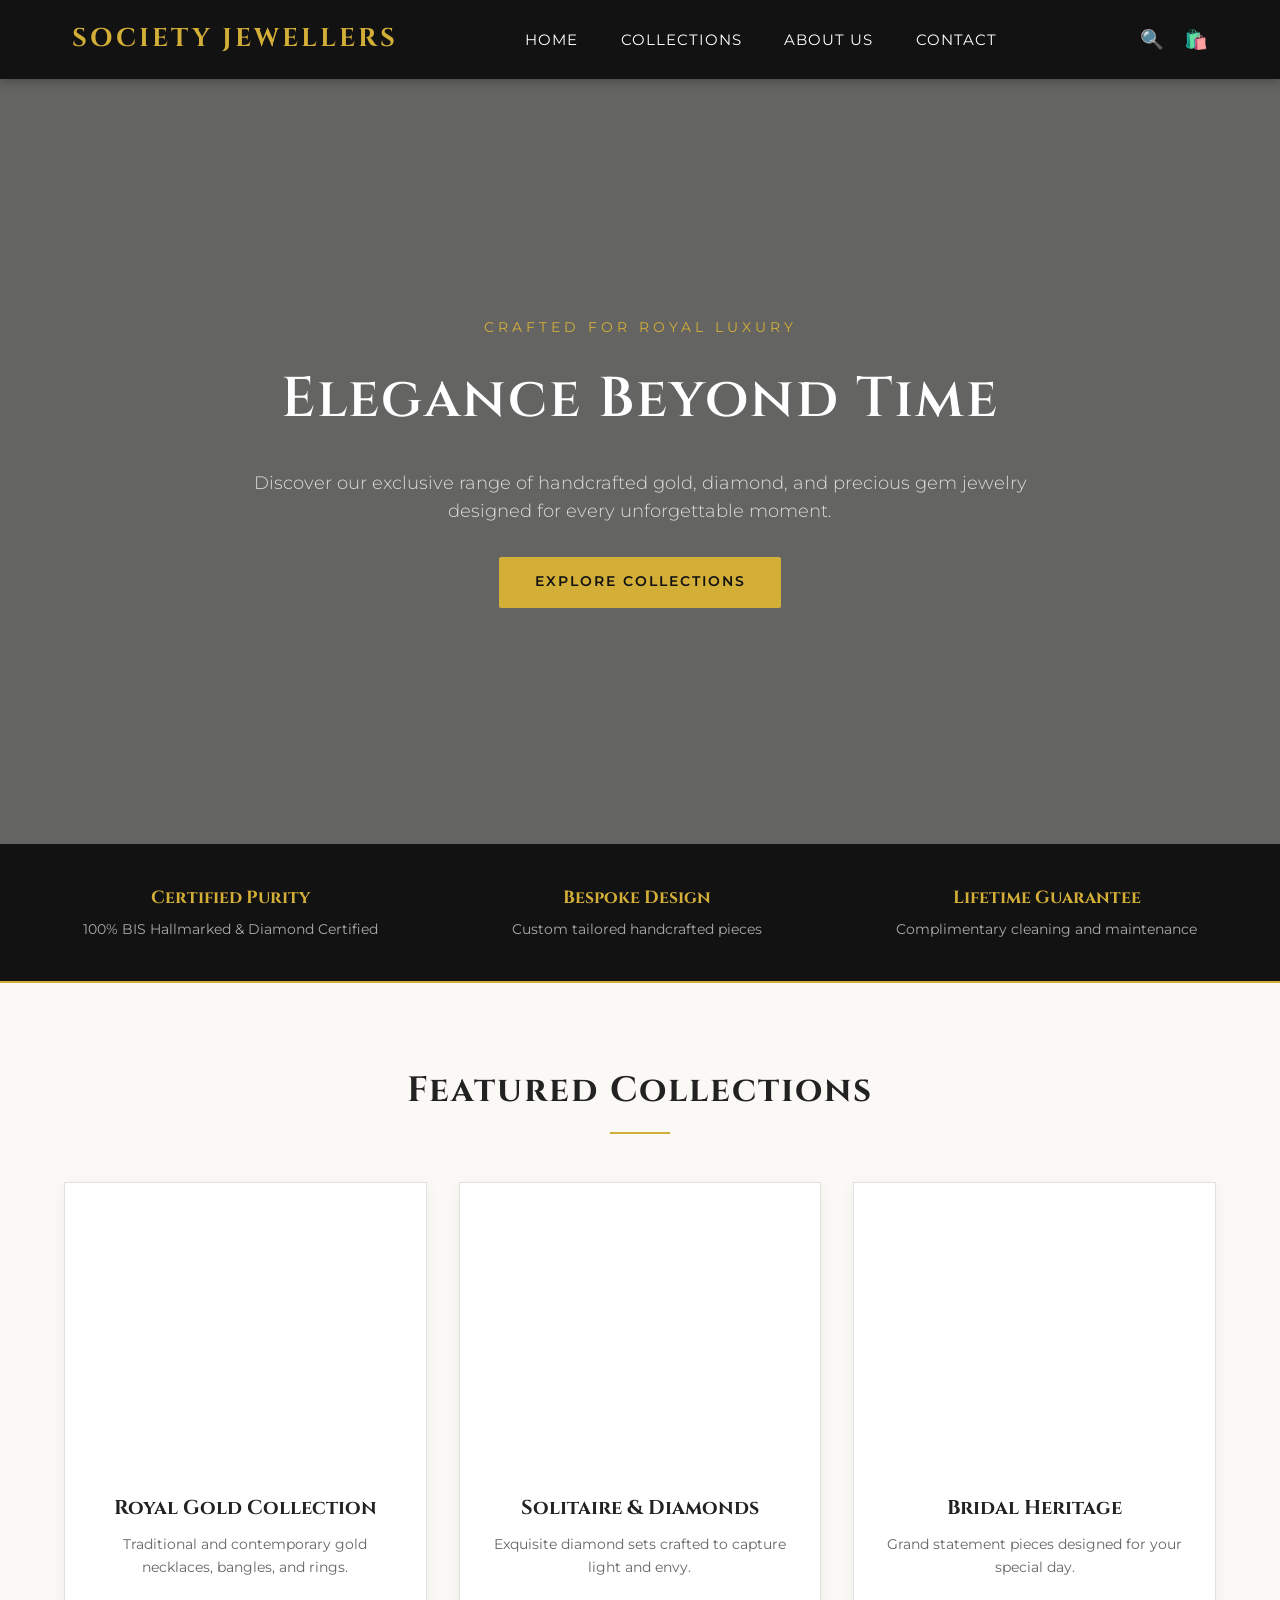
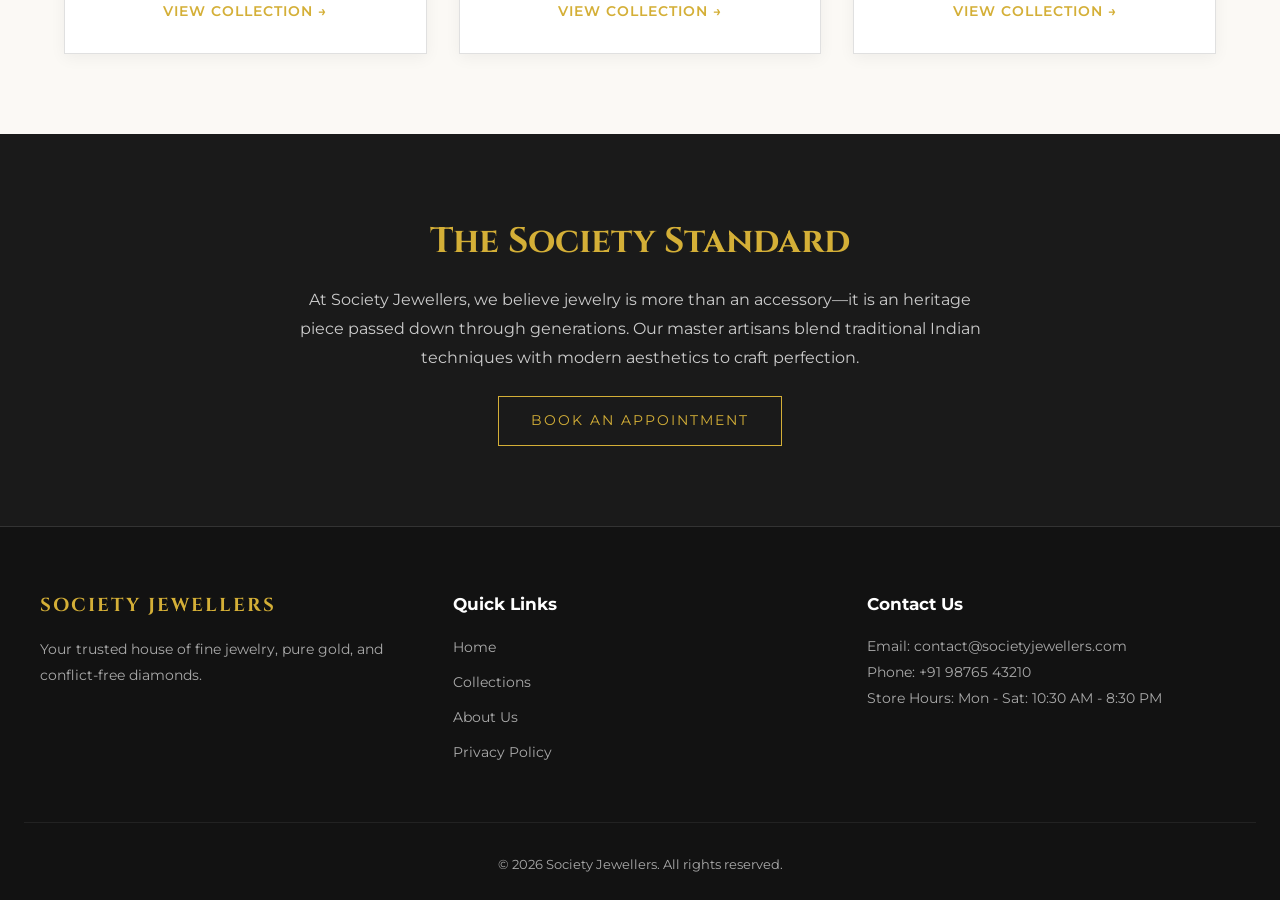
==== index.html @ 08b93ee1 "Add files via upload" ====
<!DOCTYPE html>
<html lang="en">
<head>
  <meta charset="UTF-8">
  <meta name="viewport" content="width=device-width, initial-scale=1.0">
  <title>Society Jewellers | Timeless Elegance & Fine Craftsmanship</title>
  <link rel="stylesheet" href="style.css">
  <!-- Google Fonts for Typography -->
  <link rel="preconnect" href="https://fonts.googleapis.com">
  <link rel="preconnect" href="https://fonts.gstatic.com" crossorigin>
  <link href="https://fonts.googleapis.com/css2?family=Cinzel:wght@400;600;700&family=Montserrat:wght@300;400;500;600&display=swap" rel="stylesheet">
</head>
<body>

  <!-- Navigation Bar -->
  <header class="navbar">
    <div class="nav-container">
      <div class="brand-text">SOCIETY JEWELLERS</div>
      <nav class="nav-links">
        <a href="#home">Home</a>
        <a href="collections.html">Collections</a>
        <a href="#about">About Us</a>
        <a href="#contact">Contact</a>
      </nav>
      <div class="nav-icons">
        <a href="#search" aria-label="Search">🔍</a>
        <a href="#cart" aria-label="Cart">🛍️</a>
      </div>
    </div>
  </header>

  <!-- Hero Section -->
  <section id="home" class="hero">
    <div class="hero-overlay"></div>
    <div class="hero-content">
      <span class="subtitle">Crafted for Royal Luxury</span>
      <h1>Elegance Beyond Time</h1>
      <p>Discover our exclusive range of handcrafted gold, diamond, and precious gem jewelry designed for every unforgettable moment.</p>
      <a href="#collections" class="btn-primary">Explore Collections</a>
    </div>
  </section>

  <!-- Features Banner -->
  <section class="features">
    <div class="feature-item">
      <h3>Certified Purity</h3>
      <p>100% BIS Hallmarked & Diamond Certified</p>
    </div>
    <div class="feature-item">
      <h3>Bespoke Design</h3>
      <p>Custom tailored handcrafted pieces</p>
    </div>
    <div class="feature-item">
      <h3>Lifetime Guarantee</h3>
      <p>Complimentary cleaning and maintenance</p>
    </div>
  </section>

  <!-- Featured Collections -->
  <section id="collections" class="collections">
    <div class="section-title">
      <h2>Featured Collections</h2>
      <div class="title-divider"></div>
    </div>

    <div class="grid-container">
      <div class="card">
        <div class="card-img-placeholder gold"></div>
        <div class="card-info">
          <h3>Royal Gold Collection</h3>
          <p>Traditional and contemporary gold necklaces, bangles, and rings.</p>
          <a href="#" class="card-link">View Collection →</a>
        </div>
      </div>

      <div class="card">
        <div class="card-img-placeholder diamond"></div>
        <div class="card-info">
          <h3>Solitaire & Diamonds</h3>
          <p>Exquisite diamond sets crafted to capture light and envy.</p>
          <a href="#" class="card-link">View Collection →</a>
        </div>
      </div>

      <div class="card">
        <div class="card-img-placeholder bridal"></div>
        <div class="card-info">
          <h3>Bridal Heritage</h3>
          <p>Grand statement pieces designed for your special day.</p>
          <a href="#" class="card-link">View Collection →</a>
        </div>
      </div>
    </div>
  </section>

  <!-- Brand Message / About -->
  <section id="about" class="about-banner">
    <div class="about-content">
      <h2>The Society Standard</h2>
      <p>At Society Jewellers, we believe jewelry is more than an accessory—it is an heritage piece passed down through generations. Our master artisans blend traditional Indian techniques with modern aesthetics to craft perfection.</p>
      <a href="#contact" class="btn-secondary">Book an Appointment</a>
    </div>
  </section>

  <!-- Footer -->
  <footer id="contact" class="footer">
    <div class="footer-container">
      <div class="footer-col">
        <h3>SOCIETY JEWELLERS</h3>
        <p>Your trusted house of fine jewelry, pure gold, and conflict-free diamonds.</p>
      </div>
      <div class="footer-col">
        <h4>Quick Links</h4>
        <ul>
          <li><a href="#home">Home</a></li>
          <li><a href="#collections">Collections</a></li>
          <li><a href="#about">About Us</a></li>
          <li><a href="#">Privacy Policy</a></li>
        </ul>
      </div>
      <div class="footer-col">
        <h4>Contact Us</h4>
        <p>Email: contact@societyjewellers.com</p>
        <p>Phone: +91 98765 43210</p>
        <p>Store Hours: Mon - Sat: 10:30 AM - 8:30 PM</p>
      </div>
    </div>
    <div class="footer-bottom">
      <p>&copy; 2026 Society Jewellers. All rights reserved.</p>
    </div>
  </footer>

</body>
</html>
---- style.css ----
/* ==========================================================================
   1. GLOBAL VARIABLES & RESET
   ========================================================================== */
:root {
  --primary-gold: #D4AF37;
  --dark-gold: #aa8c2c;
  --bg-dark: #121212;
  --bg-light: #FBF9F5;
  --text-dark: #222222;
  --text-muted: #666666;
  --white: #FFFFFF;
  --font-heading: 'Cinzel', serif;
  --font-body: 'Montserrat', sans-serif;
}

* {
  margin: 0;
  padding: 0;
  box-sizing: border-box;
}

body {
  font-family: var(--font-body);
  background-color: var(--bg-light);
  color: var(--text-dark);
  line-height: 1.6;
}

a {
  text-decoration: none;
  color: inherit;
  transition: color 0.3s ease;
}

/* ==========================================================================
   2. NAVIGATION BAR
   ========================================================================== */
.navbar {
  position: sticky;
  top: 0;
  background-color: var(--bg-dark);
  color: var(--white);
  z-index: 1000;
  box-shadow: 0 2px 10px rgba(0, 0, 0, 0.3);
}

.nav-container {
  max-width: 1200px;
  margin: 0 auto;
  display: flex;
  justify-content: space-between;
  align-items: center;
  padding: 1.2rem 2rem;
}

.brand-text {
  font-family: var(--font-heading);
  font-size: 1.6rem;
  font-weight: 700;
  letter-spacing: 3px;
  color: var(--primary-gold);
}

.nav-links a {
  margin: 0 1.2rem;
  font-size: 0.95rem;
  text-transform: uppercase;
  letter-spacing: 1px;
}

.nav-links a:hover,
.nav-links a.active {
  color: var(--primary-gold);
}

.nav-links a.active {
  font-weight: 600;
  border-bottom: 2px solid var(--primary-gold);
  padding-bottom: 4px;
}

.nav-icons a {
  margin-left: 1rem;
  font-size: 1.2rem;
}

/* ==========================================================================
   3. HERO SECTION (HOMEPAGE)
   ========================================================================== */
.hero {
  position: relative;
  height: 85vh;
  background: linear-gradient(rgba(0, 0, 0, 0.6), rgba(0, 0, 0, 0.6)), 
              url('https://images.unsplash.com/photo-1515562141207-7a88fb7ce338?q=80&w=1600&auto=format&fit=crop') center/cover no-repeat;
  display: flex;
  align-items: center;
  justify-content: center;
  text-align: center;
  color: var(--white);
  padding: 0 1rem;
}

.hero-content {
  max-width: 800px;
}

.hero-content .subtitle {
  font-family: var(--font-body);
  text-transform: uppercase;
  letter-spacing: 4px;
  color: var(--primary-gold);
  font-size: 0.9rem;
  display: block;
  margin-bottom: 1rem;
}

.hero-content h1 {
  font-family: var(--font-heading);
  font-size: 3.5rem;
  margin-bottom: 1.5rem;
  letter-spacing: 2px;
  font-weight: 600;
}

.hero-content p {
  font-size: 1.1rem;
  margin-bottom: 2rem;
  font-weight: 300;
  color: #dddddd;
}

/* ==========================================================================
   4. BUTTON STYLES
   ========================================================================== */
.btn-primary {
  display: inline-block;
  padding: 0.9rem 2.2rem;
  background-color: var(--primary-gold);
  color: var(--bg-dark);
  font-weight: 600;
  text-transform: uppercase;
  letter-spacing: 2px;
  font-size: 0.85rem;
  border-radius: 2px;
  transition: all 0.3s ease;
}

.btn-primary:hover {
  background-color: var(--white);
  color: var(--bg-dark);
}

.btn-secondary {
  display: inline-block;
  padding: 0.8rem 2rem;
  border: 1px solid var(--primary-gold);
  color: var(--primary-gold);
  text-transform: uppercase;
  letter-spacing: 2px;
  font-size: 0.85rem;
  margin-top: 1.5rem;
  transition: all 0.3s ease;
}

.btn-secondary:hover {
  background-color: var(--primary-gold);
  color: var(--bg-dark);
}

.btn-sm {
  font-size: 0.8rem;
  background-color: var(--bg-dark);
  color: var(--white);
  padding: 0.4rem 0.9rem;
  text-transform: uppercase;
  letter-spacing: 1px;
  border-radius: 2px;
  transition: background 0.3s ease;
}

.btn-sm:hover {
  background-color: var(--primary-gold);
  color: var(--bg-dark);
}

/* ==========================================================================
   5. FEATURES BANNER
   ========================================================================== */
.features {
  display: flex;
  justify-content: space-around;
  background-color: var(--bg-dark);
  color: var(--white);
  padding: 2.5rem 1rem;
  text-align: center;
  border-bottom: 2px solid var(--primary-gold);
}

.feature-item h3 {
  font-family: var(--font-heading);
  color: var(--primary-gold);
  font-size: 1.1rem;
  margin-bottom: 0.4rem;
}

.feature-item p {
  font-size: 0.85rem;
  color: #aaaaaa;
}

/* ==========================================================================
   6. PAGE HEADER BANNER (COLLECTION PAGE)
   ========================================================================== */
.page-header {
  background: linear-gradient(rgba(0,0,0,0.7), rgba(0,0,0,0.7)), 
              url('https://images.unsplash.com/photo-1535632066927-ab7c9ab60908?q=80&w=1600&auto=format&fit=crop') center/cover no-repeat;
  padding: 4rem 1rem;
  text-align: center;
  color: var(--white);
}

.page-header-content h1 {
  font-family: var(--font-heading);
  font-size: 2.8rem;
  color: var(--primary-gold);
  margin-bottom: 0.5rem;
}

.page-header-content p {
  font-size: 1rem;
  font-weight: 300;
  color: #dddddd;
}

/* ==========================================================================
   7. CATEGORY FILTER BAR (COLLECTION PAGE)
   ========================================================================== */
.filter-section {
  background-color: var(--white);
  padding: 1.5rem 1rem;
  border-bottom: 1px solid #e0e0e0;
}

.filter-container {
  max-width: 1200px;
  margin: 0 auto;
  display: flex;
  justify-content: center;
  flex-wrap: wrap;
  gap: 0.8rem;
}

.filter-btn {
  background: transparent;
  border: 1px solid #cccccc;
  padding: 0.5rem 1.4rem;
  font-family: var(--font-body);
  font-size: 0.85rem;
  text-transform: uppercase;
  letter-spacing: 1px;
  cursor: pointer;
  transition: all 0.3s ease;
}

.filter-btn:hover,
.filter-btn.active {
  background-color: var(--bg-dark);
  color: var(--primary-gold);
  border-color: var(--bg-dark);
}

/* ==========================================================================
   8. COLLECTIONS & PRODUCT CARDS (BOTH PAGES)
   ========================================================================== */
.collections {
  max-width: 1200px;
  margin: 5rem auto;
  padding: 0 1.5rem;
}

.page-collections {
  margin-top: 3rem;
}

.section-title {
  text-align: center;
  margin-bottom: 3rem;
}

.section-title h2 {
  font-family: var(--font-heading);
  font-size: 2.2rem;
  letter-spacing: 2px;
  color: var(--text-dark);
}

.title-divider {
  width: 60px;
  height: 2px;
  background-color: var(--primary-gold);
  margin: 0.8rem auto 0;
}

.grid-container {
  display: grid;
  grid-template-columns: repeat(auto-fit, minmax(300px, 1fr));
  gap: 2rem;
}

.card {
  background-color: var(--white);
  border: 1px solid #e0e0e0;
  box-shadow: 0 4px 15px rgba(0, 0, 0, 0.05);
  transition: transform 0.3s ease, box-shadow 0.3s ease;
}

.card:hover {
  transform: translateY(-5px);
  box-shadow: 0 8px 25px rgba(0, 0, 0, 0.1);
}

.card-img-placeholder {
  height: 280px;
  background-size: cover;
  background-position: center;
}

.card-info {
  padding: 1.8rem;
  text-align: center;
}

.category-tag {
  display: inline-block;
  font-size: 0.75rem;
  text-transform: uppercase;
  color: var(--primary-gold);
  letter-spacing: 1.5px;
  font-weight: 600;
  margin-bottom: 0.4rem;
}

.card-info h3 {
  font-family: var(--font-heading);
  font-size: 1.25rem;
  margin-bottom: 0.6rem;
}

.card-info p {
  font-size: 0.9rem;
  color: var(--text-muted);
  margin-bottom: 1.2rem;
}

.card-link {
  font-size: 0.85rem;
  font-weight: 600;
  text-transform: uppercase;
  color: var(--primary-gold);
  letter-spacing: 1px;
}

.card-footer {
  display: flex;
  justify-content: space-between;
  align-items: center;
  margin-top: 1rem;
  padding-top: 0.8rem;
  border-top: 1px solid #f0f0f0;
}

.price {
  font-family: var(--font-heading);
  font-weight: 700;
  color: var(--text-dark);
  font-size: 1.1rem;
}

/* --- Card Background Image Classes --- */
.card-img-placeholder.gold,
.card-img-placeholder.diamond-ring {
  background-image: url('https://images.unsplash.com/photo-1605100804763-247f67b3557e?q=80&w=800&auto=format&fit=crop');
}

.card-img-placeholder.diamond,
.card-img-placeholder.gold-necklace {
  background-image: url('https://images.unsplash.com/photo-1599643478518-a784e5dc4c8f?q=80&w=800&auto=format&fit=crop');
}

.card-img-placeholder.bridal,
.card-img-placeholder.bridal-choker {
  background-image: url('https://images.unsplash.com/photo-1535632066927-ab7c9ab60908?q=80&w=800&auto=format&fit=crop');
}

.card-img-placeholder.gold-bangles {
  background-image: url('https://images.unsplash.com/photo-1611591475196-8575a069a3cf?q=80&w=800&auto=format&fit=crop');
}

.card-img-placeholder.diamond-earrings {
  background-image: url('https://images.unsplash.com/photo-1630019852942-f89202989a59?q=80&w=800&auto=format&fit=crop');
}

.card-img-placeholder.gemstone-pendant {
  background-image: url('https://images.unsplash.com/photo-1515562141207-7a88fb7ce338?q=80&w=800&auto=format&fit=crop');
}

/* ==========================================================================
   9. ABOUT BANNER (HOMEPAGE)
   ========================================================================== */
.about-banner {
  background-color: #1a1a1a;
  color: var(--white);
  text-align: center;
  padding: 5rem 1.5rem;
  margin-top: 4rem;
}

.about-content {
  max-width: 700px;
  margin: 0 auto;
}

.about-content h2 {
  font-family: var(--font-heading);
  font-size: 2.2rem;
  color: var(--primary-gold);
  margin-bottom: 1rem;
}

.about-content p {
  color: #cccccc;
  font-size: 1rem;
  line-height: 1.8;
}

/* ==========================================================================
   10. FOOTER
   ========================================================================== */
.footer {
  background-color: var(--bg-dark);
  color: #aaaaaa;
  padding: 4rem 1.5rem 1.5rem;
  border-top: 1px solid #333333;
}

.footer-container {
  max-width: 1200px;
  margin: 0 auto;
  display: grid;
  grid-template-columns: repeat(auto-fit, minmax(250px, 1fr));
  gap: 2.5rem;
  margin-bottom: 3rem;
}

.footer-col h3 {
  font-family: var(--font-heading);
  color: var(--primary-gold);
  margin-bottom: 1rem;
  letter-spacing: 2px;
}

.footer-col h4 {
  color: var(--white);
  margin-bottom: 1rem;
  font-size: 1.05rem;
}

.footer-col p {
  font-size: 0.9rem;
  line-height: 1.8;
}

.footer-col ul {
  list-style: none;
}

.footer-col ul li {
  margin-bottom: 0.6rem;
}

.footer-col ul li a {
  font-size: 0.9rem;
}

.footer-col ul li a:hover {
  color: var(--primary-gold);
}

.footer-bottom {
  text-align: center;
  padding-top: 2rem;
  border-top: 1px solid #222222;
  font-size: 0.8rem;
}

/* ==========================================================================
   11. RESPONSIVE DESIGN (MEDIA QUERIES)
   ========================================================================== */
@media (max-width: 768px) {
  .nav-container {
    flex-direction: column;
    gap: 1rem;
  }

  .hero-content h1 {
    font-size: 2.3rem;
  }

  .page-header-content h1 {
    font-size: 2rem;
  }

  .features {
    flex-direction: column;
    gap: 1.5rem;
  }

  .filter-container {
    gap: 0.5rem;
  }

  .filter-btn {
    padding: 0.4rem 0.8rem;
    font-size: 0.75rem;
  }
}
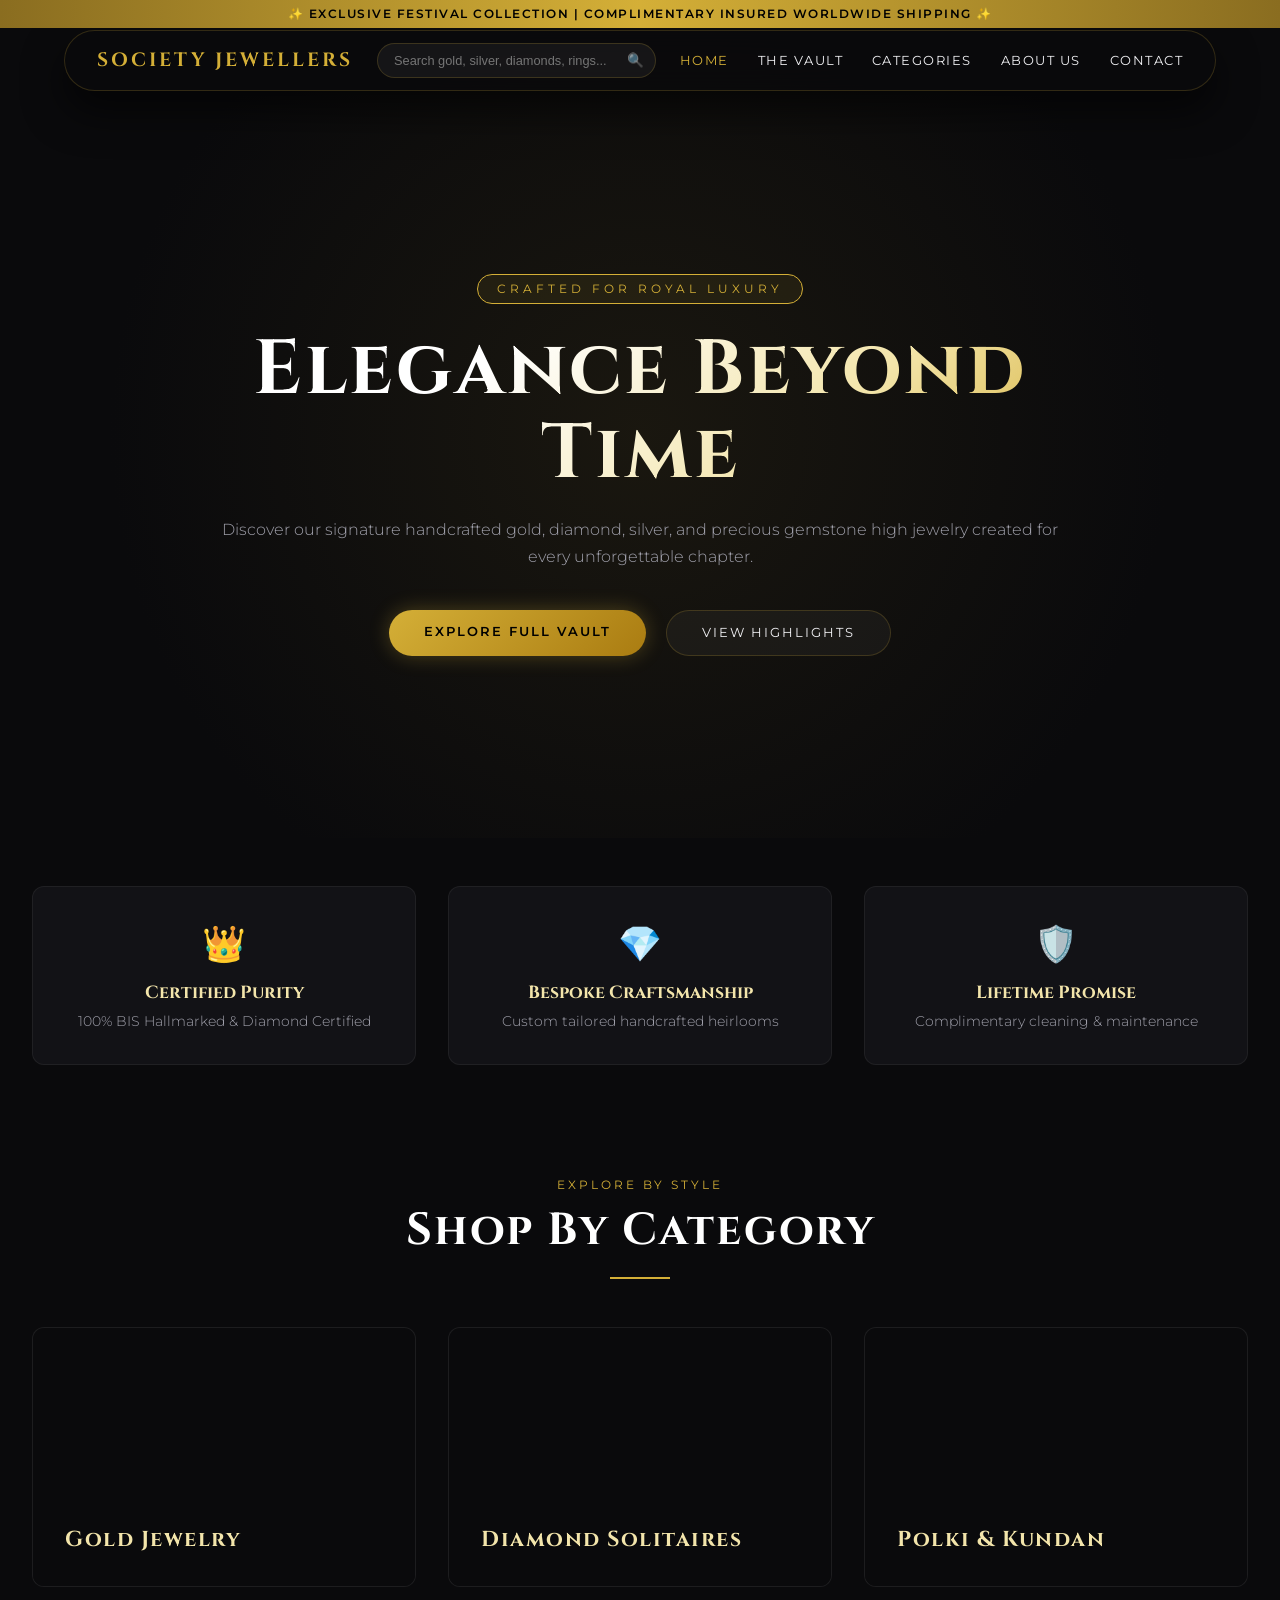
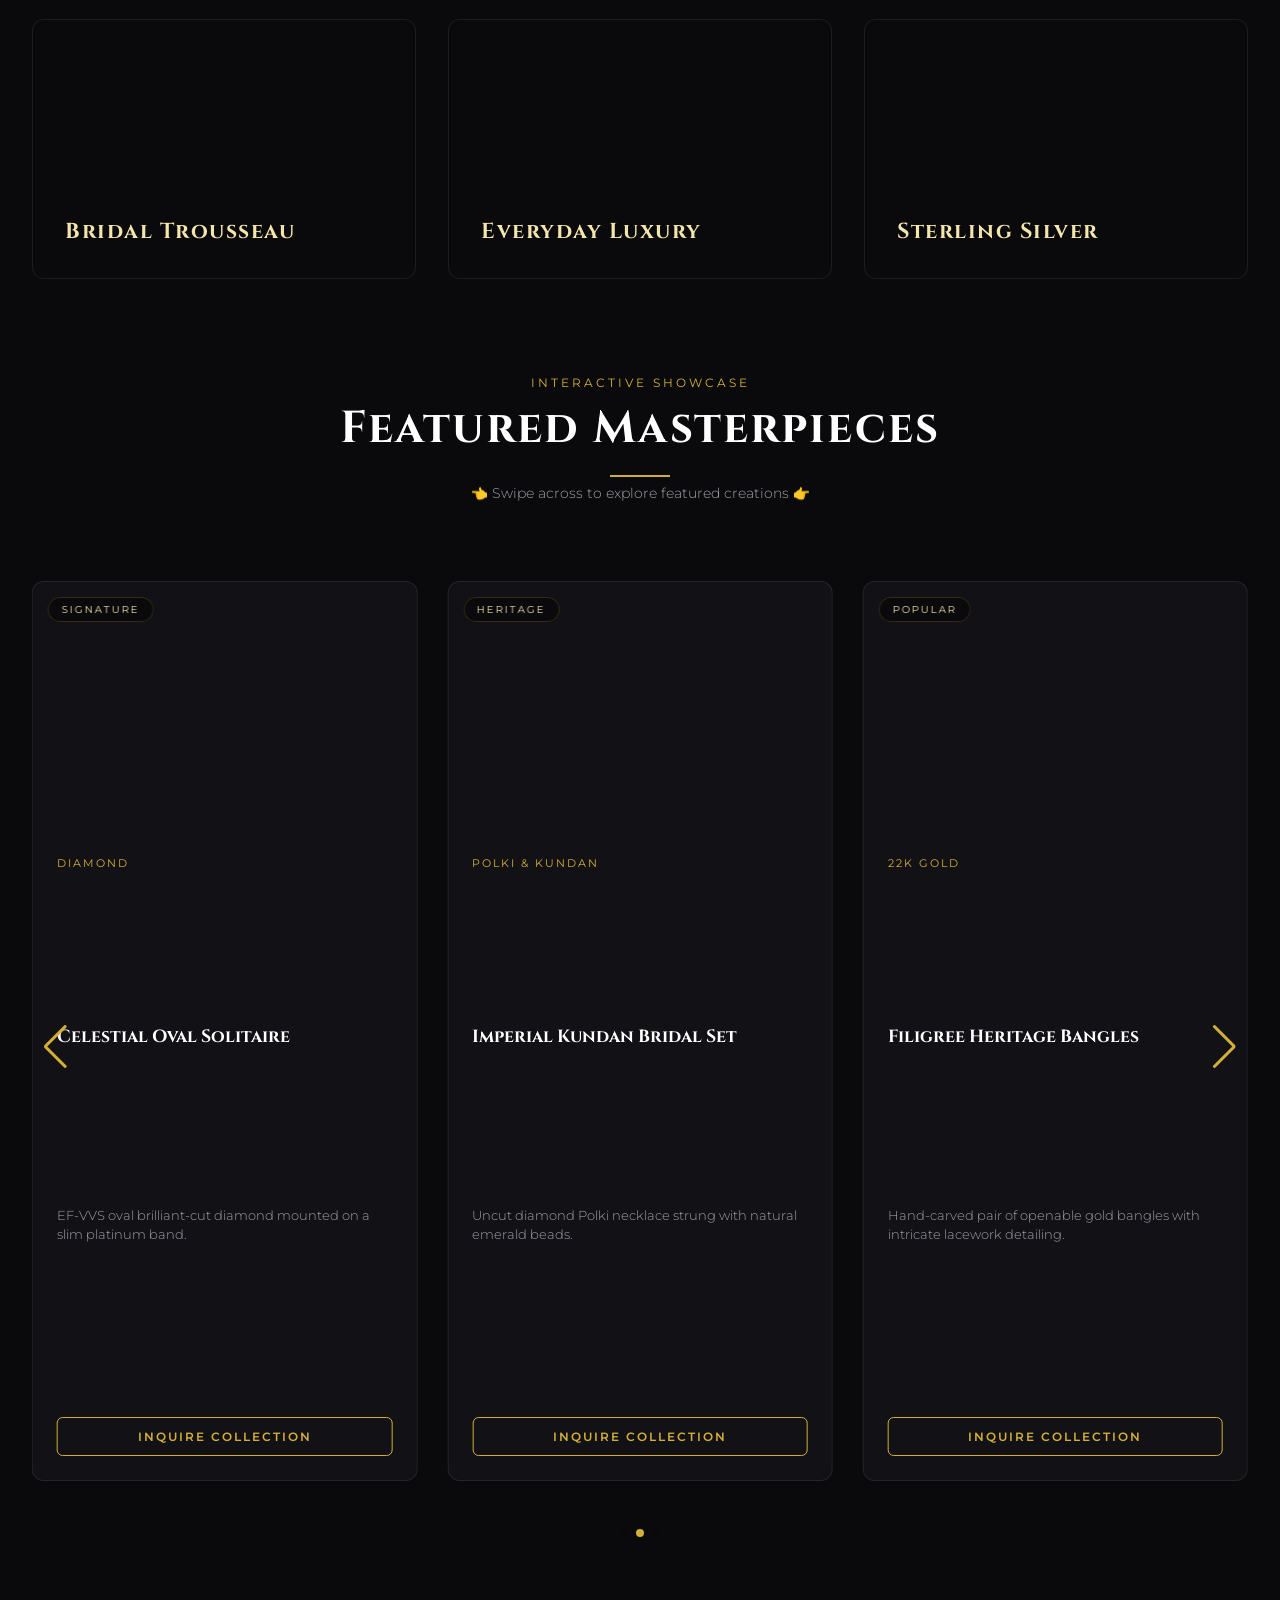
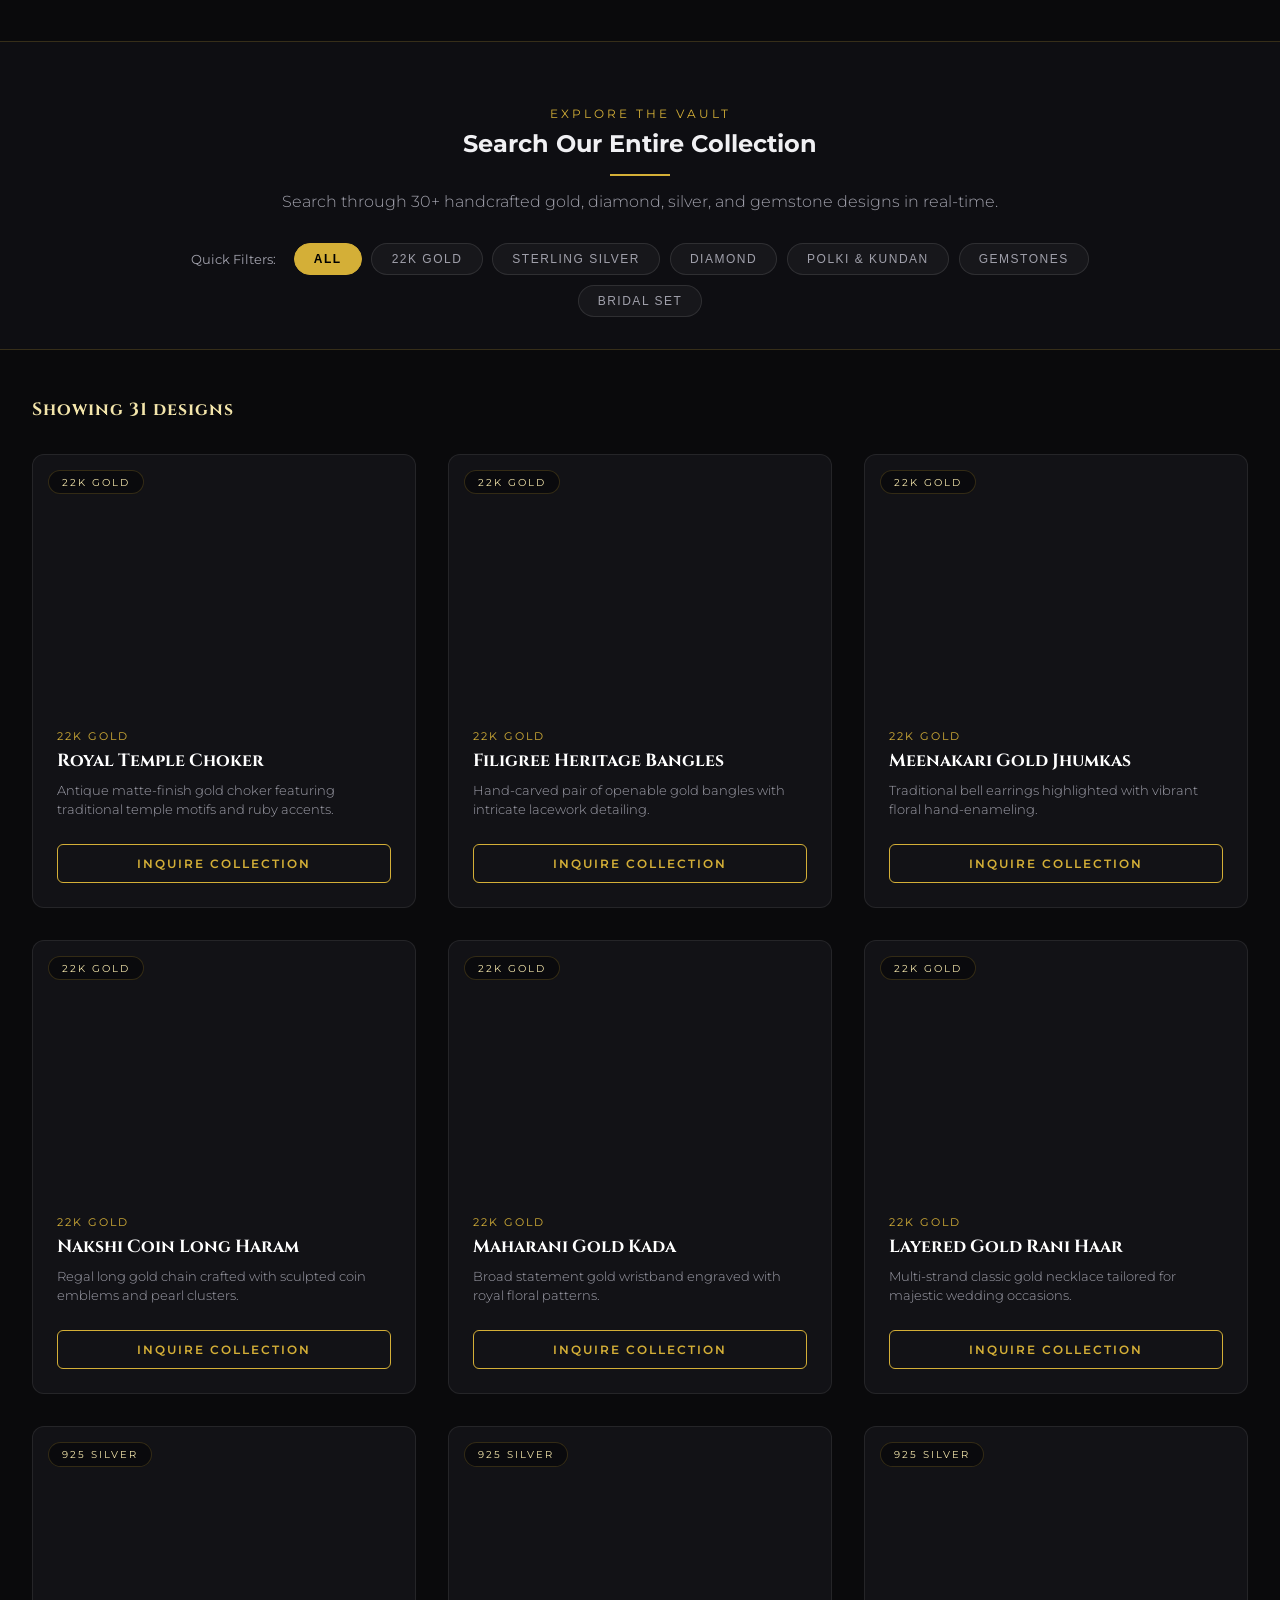
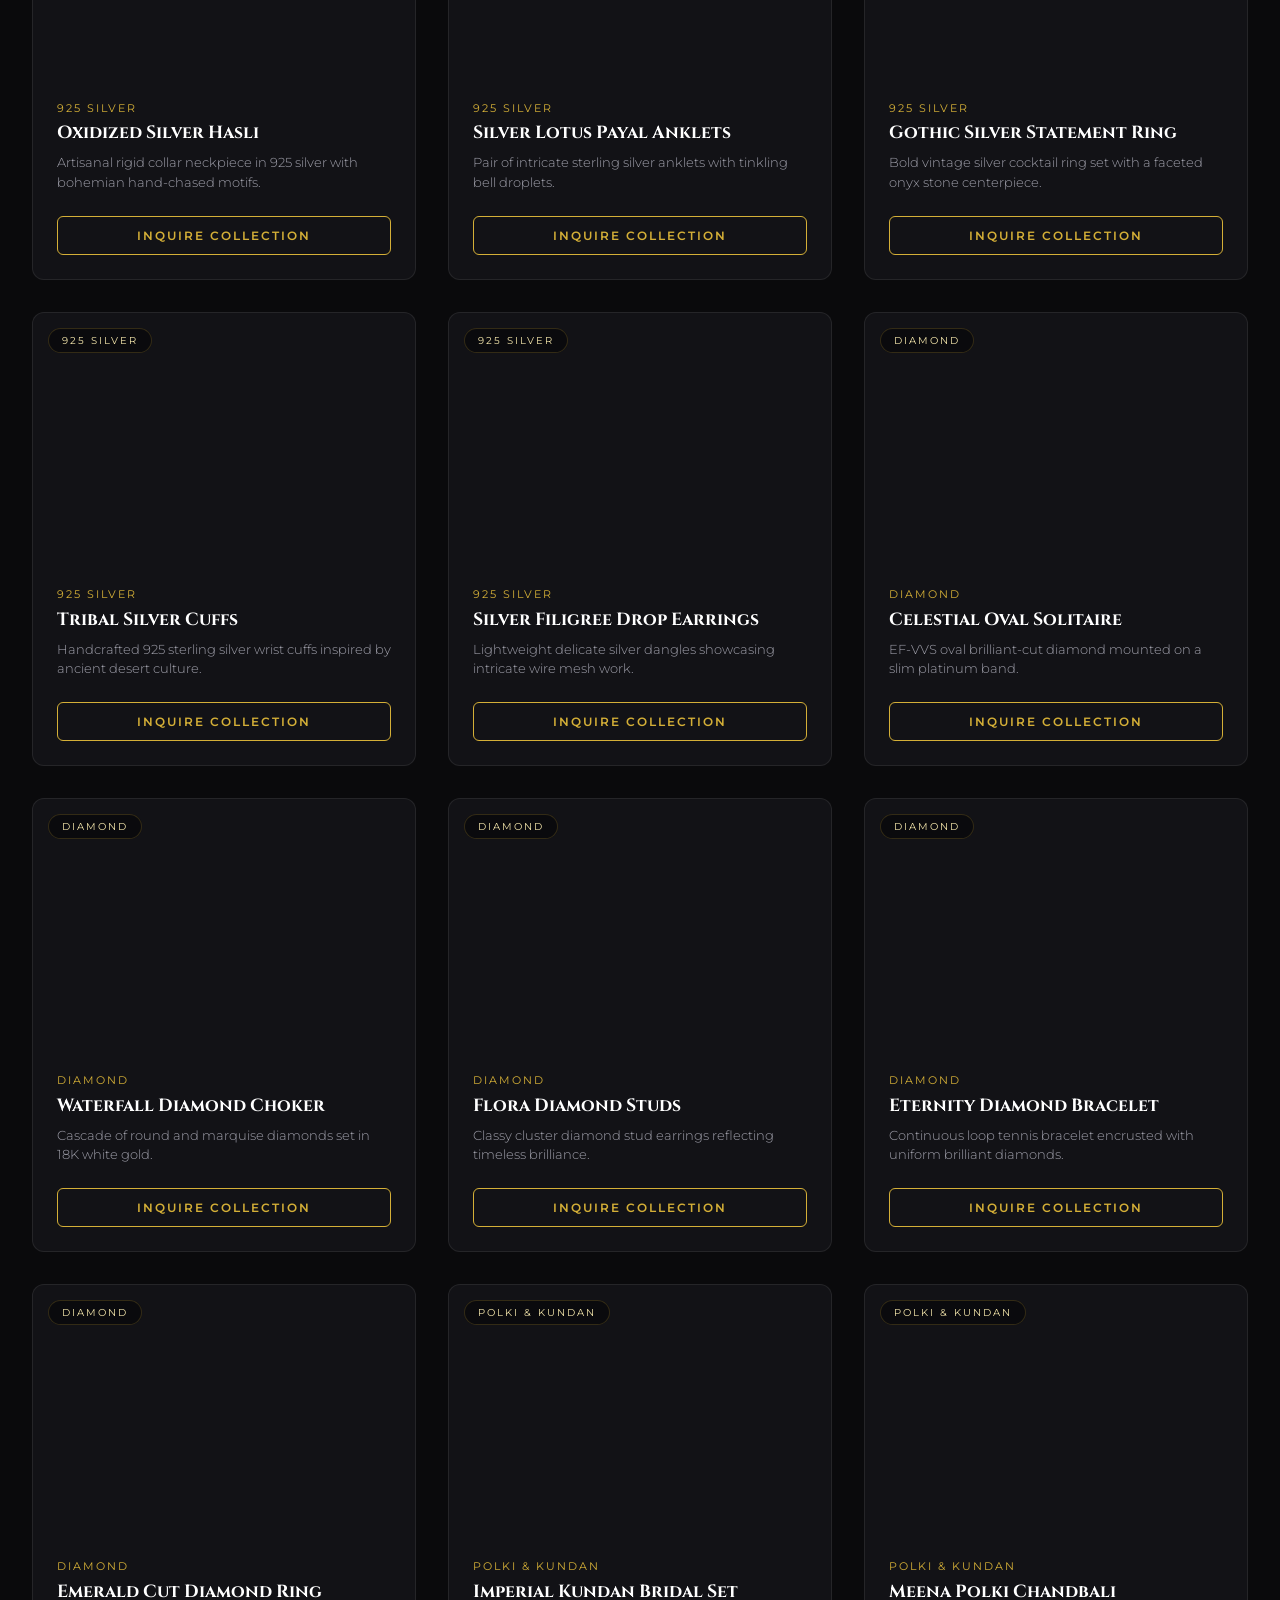
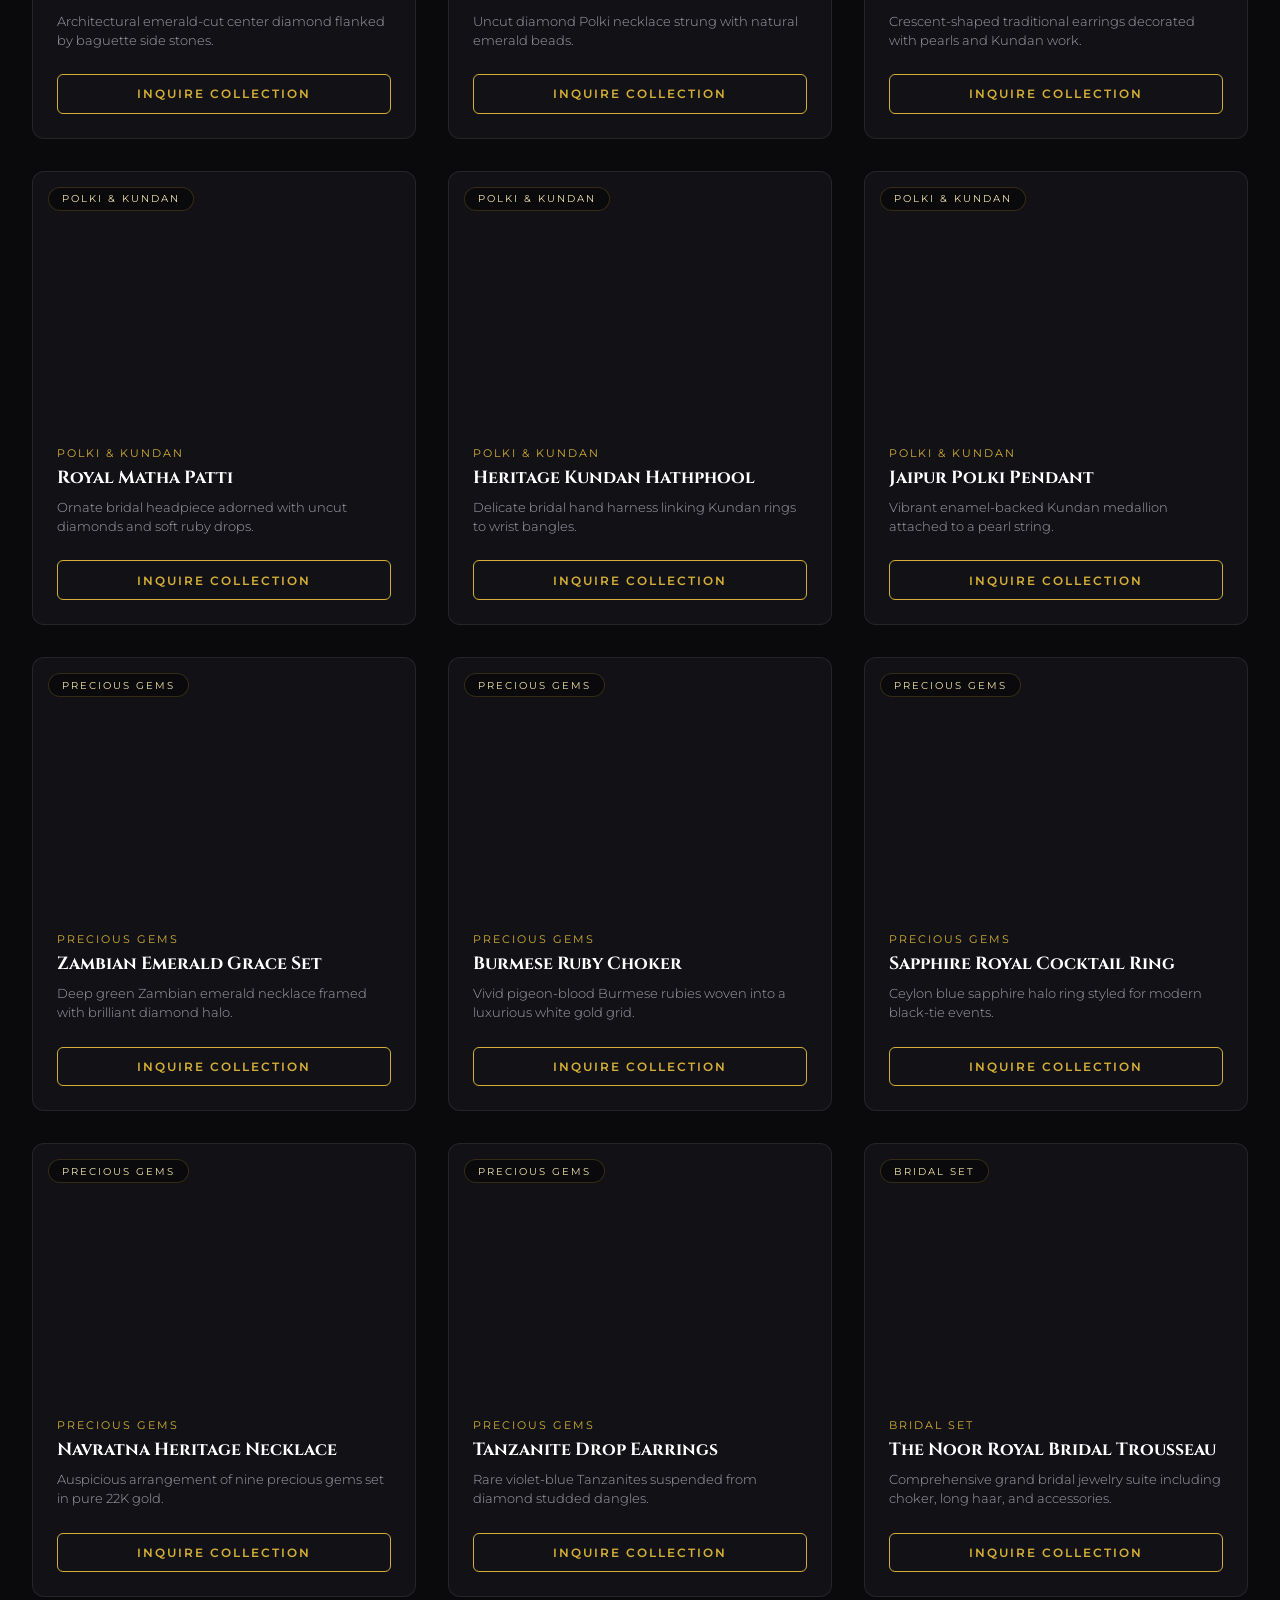
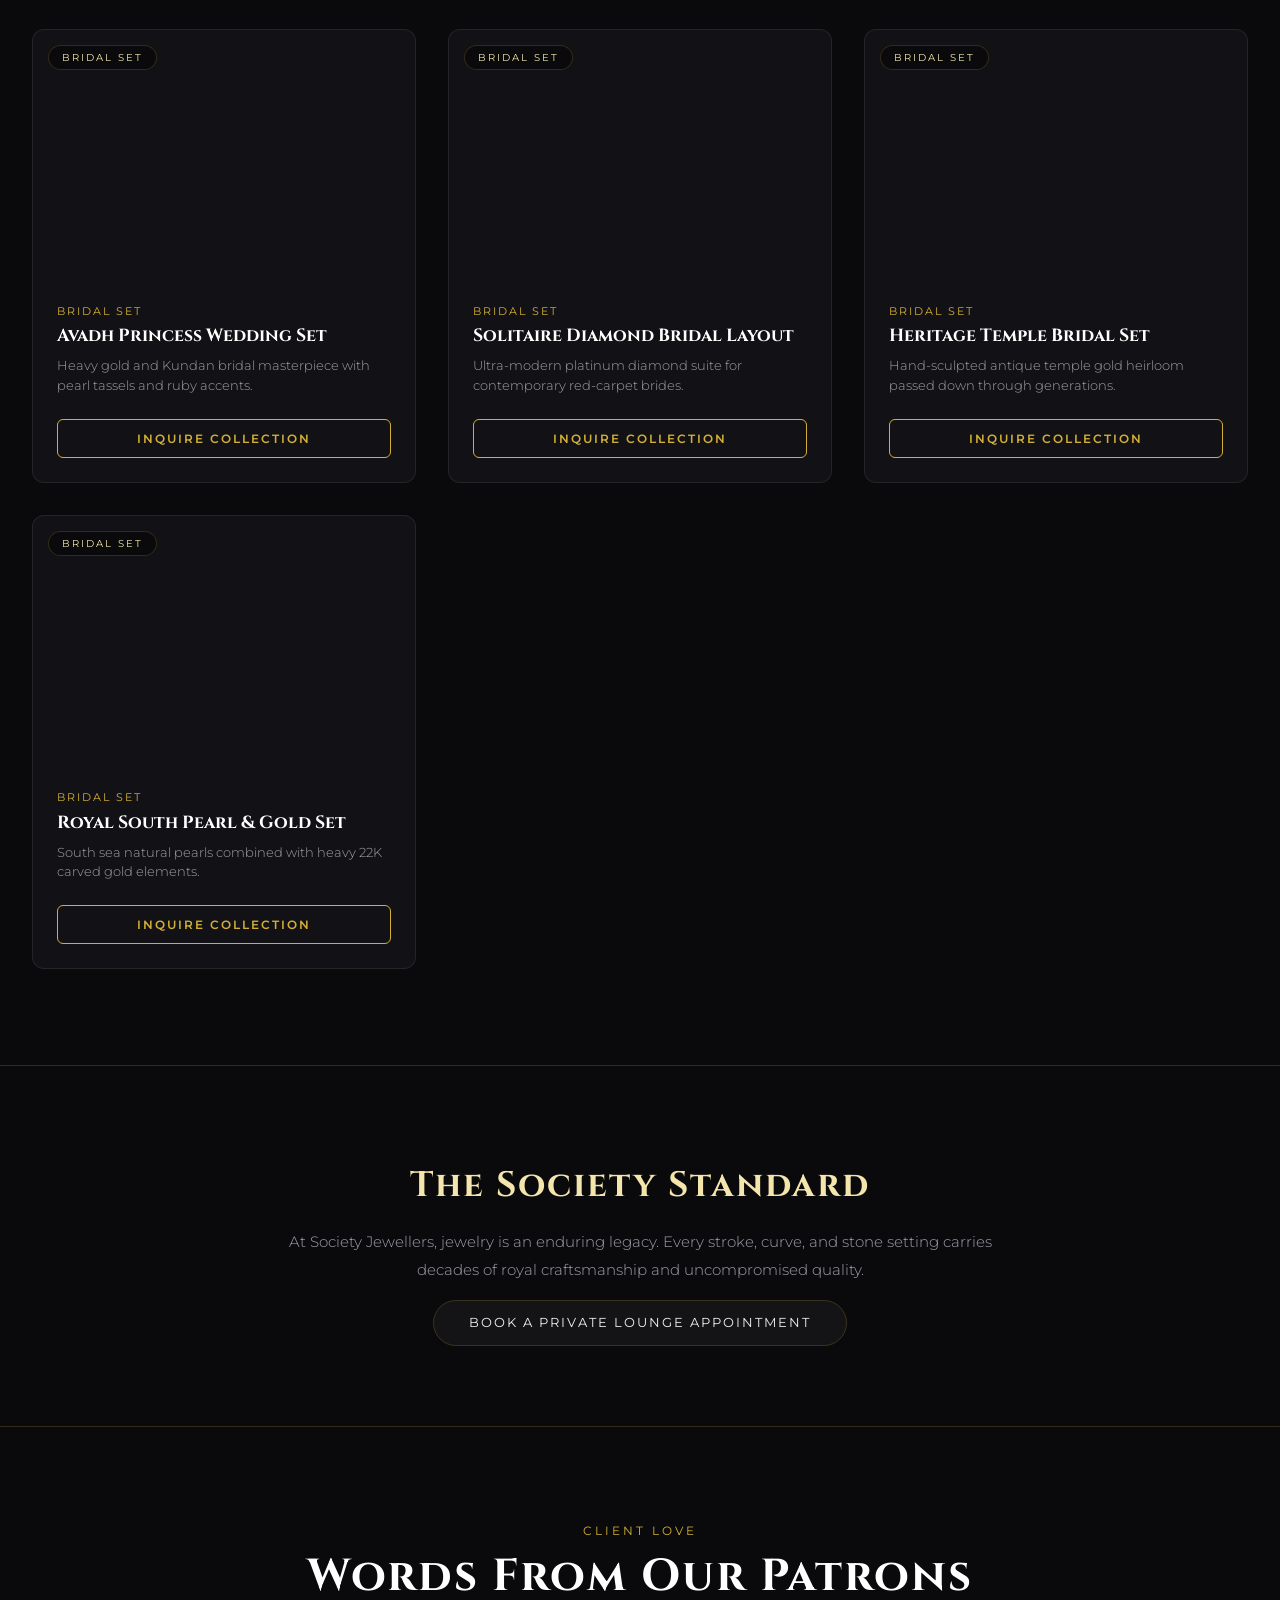
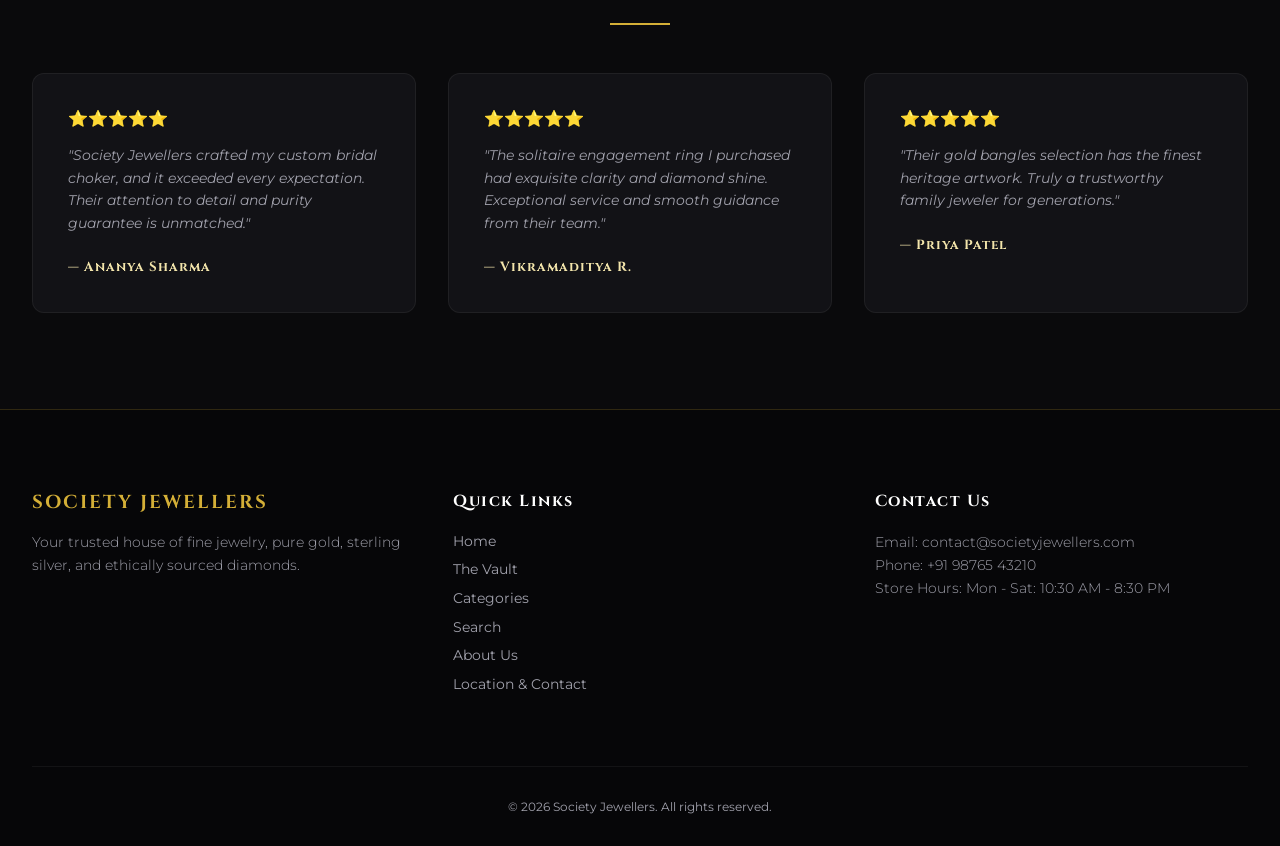
==== commit 019974da: "Add files via upload" ====
--- a/index.html
+++ b/index.html
@@ -1,104 +1,1015 @@
-<!DOCTYPE html>
+<!<!DOCTYPE html>
 <html lang="en">
 <head>
   <meta charset="UTF-8">
   <meta name="viewport" content="width=device-width, initial-scale=1.0">
   <title>Society Jewellers | Timeless Elegance & Fine Craftsmanship</title>
-  <link rel="stylesheet" href="style.css">
-  <!-- Google Fonts for Typography -->
+  
+  <!-- Swiper.js CSS (Carousel) -->
+  <link rel="stylesheet" href="https://cdn.jsdelivr.net/npm/swiper@11/swiper-bundle.min.css" />
+
+  <!-- Google Fonts -->
   <link rel="preconnect" href="https://fonts.googleapis.com">
   <link rel="preconnect" href="https://fonts.gstatic.com" crossorigin>
-  <link href="https://fonts.googleapis.com/css2?family=Cinzel:wght@400;600;700&family=Montserrat:wght@300;400;500;600&display=swap" rel="stylesheet">
+  <link href="https://fonts.googleapis.com/css2?family=Cinzel:wght@400;600;700;800&family=Montserrat:wght@200;300;400;500;600;700&display=swap" rel="stylesheet">
+
+  <style>
+    /* ==========================================================================
+       HAUTE JOAILLERIE MODERN THEME
+       ========================================================================== */
+    :root {
+      --bg-dark: #0a0a0c;
+      --bg-card: rgba(22, 22, 26, 0.75);
+      --primary-gold: #d4af37;
+      --bright-gold: #f3e5ab;
+      --dark-gold: #aa7c11;
+      --text-main: #f0f0f3;
+      --text-muted: #a0a0ab;
+      --font-heading: 'Cinzel', serif;
+      --font-body: 'Montserrat', sans-serif;
+      --glass-border: rgba(212, 175, 55, 0.2);
+    }
+
+    * {
+      margin: 0;
+      padding: 0;
+      box-sizing: border-box;
+      scroll-behavior: smooth;
+    }
+
+    body {
+      background-color: var(--bg-dark);
+      color: var(--text-main);
+      font-family: var(--font-body);
+      overflow-x: hidden;
+    }
+
+    /* 1. Announcement Bar */
+    .announcement-bar {
+      background: linear-gradient(90deg, #8a6d20, var(--primary-gold), #8a6d20);
+      color: #000;
+      text-align: center;
+      padding: 0.4rem 1rem;
+      font-size: 0.75rem;
+      font-weight: 600;
+      letter-spacing: 1.5px;
+      text-transform: uppercase;
+      position: relative;
+      z-index: 1001;
+    }
+
+    /* 2. Floating Navbar */
+    .navbar {
+      position: fixed;
+      top: 30px;
+      left: 50%;
+      transform: translateX(-50%);
+      width: 90%;
+      max-width: 1300px;
+      background: rgba(10, 10, 12, 0.85);
+      backdrop-filter: blur(15px);
+      -webkit-backdrop-filter: blur(15px);
+      border: 1px solid var(--glass-border);
+      border-radius: 50px;
+      padding: 0.75rem 2rem;
+      z-index: 1000;
+      transition: all 0.4s ease;
+      box-shadow: 0 20px 40px rgba(0,0,0,0.6);
+    }
+
+    .nav-container {
+      display: flex;
+      justify-content: space-between;
+      align-items: center;
+      gap: 1.5rem;
+    }
+
+    .brand-text {
+      font-family: var(--font-heading);
+      font-size: 1.2rem;
+      font-weight: 700;
+      letter-spacing: 3px;
+      color: var(--primary-gold);
+      text-decoration: none;
+      white-space: nowrap;
+    }
+
+    /* Header Search Bar */
+    .header-search-container {
+      position: relative;
+      flex-grow: 1;
+      max-width: 320px;
+      display: flex;
+      align-items: center;
+    }
+
+    .header-search-container input {
+      width: 100%;
+      background: rgba(255, 255, 255, 0.05);
+      border: 1px solid var(--glass-border);
+      color: var(--text-main);
+      padding: 0.55rem 2.2rem 0.55rem 1rem;
+      border-radius: 30px;
+      font-size: 0.8rem;
+      outline: none;
+      transition: all 0.3s ease;
+    }
+
+    .header-search-container input:focus {
+      border-color: var(--primary-gold);
+      box-shadow: 0 0 15px rgba(212, 175, 55, 0.3);
+      background: rgba(255, 255, 255, 0.08);
+    }
+
+    .header-search-icon {
+      position: absolute;
+      right: 12px;
+      font-size: 0.85rem;
+      pointer-events: none;
+      opacity: 0.7;
+    }
+
+    .nav-links {
+      display: flex;
+      gap: 1.8rem;
+      align-items: center;
+    }
+
+    .nav-links a {
+      color: var(--text-main);
+      text-decoration: none;
+      font-size: 0.8rem;
+      text-transform: uppercase;
+      letter-spacing: 1.5px;
+      transition: color 0.3s ease;
+      white-space: nowrap;
+    }
+
+    .nav-links a:hover,
+    .nav-links a.active {
+      color: var(--primary-gold);
+    }
+
+    /* Mobile Hamburger */
+    .hamburger-btn {
+      display: none;
+      background: none;
+      border: none;
+      cursor: pointer;
+      flex-direction: column;
+      gap: 5px;
+      z-index: 1002;
+    }
+
+    .hamburger-btn span {
+      display: block;
+      width: 22px;
+      height: 2px;
+      background: var(--primary-gold);
+      transition: all 0.3s ease;
+    }
+
+    /* 3. Hero Section */
+    .hero {
+      position: relative;
+      min-height: 90vh;
+      display: flex;
+      align-items: center;
+      justify-content: center;
+      padding: 8rem 2rem 4rem;
+      background: radial-gradient(circle at center, rgba(212, 175, 55, 0.08) 0%, rgba(10, 10, 12, 1) 70%);
+      text-align: center;
+    }
+
+    .hero-content {
+      max-width: 850px;
+      z-index: 2;
+    }
+
+    .hero-content .subtitle {
+      display: inline-block;
+      font-size: 0.75rem;
+      letter-spacing: 4px;
+      text-transform: uppercase;
+      color: var(--primary-gold);
+      border: 1px solid var(--primary-gold);
+      padding: 0.4rem 1.2rem;
+      border-radius: 30px;
+      margin-bottom: 1.5rem;
+      background: rgba(212, 175, 55, 0.08);
+    }
+
+    .hero-content h1 {
+      font-family: var(--font-heading);
+      font-size: clamp(2.8rem, 6vw, 4.8rem);
+      letter-spacing: 3px;
+      margin-bottom: 1.2rem;
+      line-height: 1.1;
+      background: linear-gradient(135deg, #ffffff 30%, var(--bright-gold) 70%, var(--primary-gold) 100%);
+      -webkit-background-clip: text;
+      -webkit-text-fill-color: transparent;
+    }
+
+    .hero-content p {
+      font-size: 1rem;
+      color: var(--text-muted);
+      font-weight: 300;
+      margin-bottom: 2.5rem;
+      line-height: 1.7;
+    }
+
+    .hero-actions {
+      display: flex;
+      gap: 1.2rem;
+      justify-content: center;
+      flex-wrap: wrap;
+    }
+
+    .btn-primary {
+      background: linear-gradient(135deg, var(--primary-gold), var(--dark-gold));
+      color: #000;
+      padding: 0.9rem 2.2rem;
+      border-radius: 30px;
+      text-decoration: none;
+      font-size: 0.8rem;
+      letter-spacing: 2px;
+      text-transform: uppercase;
+      font-weight: 600;
+      transition: all 0.3s ease;
+      box-shadow: 0 0 20px rgba(212, 175, 55, 0.3);
+    }
+
+    .btn-primary:hover {
+      transform: translateY(-2px);
+      box-shadow: 0 0 30px rgba(212, 175, 55, 0.6);
+    }
+
+    .btn-secondary {
+      background: rgba(255, 255, 255, 0.04);
+      border: 1px solid var(--glass-border);
+      color: var(--text-main);
+      padding: 0.9rem 2.2rem;
+      border-radius: 30px;
+      text-decoration: none;
+      font-size: 0.8rem;
+      letter-spacing: 2px;
+      text-transform: uppercase;
+      transition: all 0.3s ease;
+    }
+
+    .btn-secondary:hover {
+      background: rgba(255, 255, 255, 0.1);
+      border-color: var(--primary-gold);
+      color: var(--primary-gold);
+    }
+
+    /* 4. Features Section */
+    .features {
+      max-width: 1300px;
+      margin: 0 auto;
+      padding: 3rem 2rem;
+      display: grid;
+      grid-template-columns: repeat(auto-fit, minmax(280px, 1fr));
+      gap: 2rem;
+    }
+
+    .feature-item {
+      background: var(--bg-card);
+      border: 1px solid rgba(255, 255, 255, 0.06);
+      border-radius: 12px;
+      padding: 2.2rem;
+      text-align: center;
+      transition: all 0.4s ease;
+    }
+
+    .feature-item:hover {
+      border-color: var(--primary-gold);
+      transform: translateY(-5px);
+    }
+
+    .feature-icon {
+      font-size: 2.2rem;
+      margin-bottom: 1rem;
+    }
+
+    .feature-item h3 {
+      font-family: var(--font-heading);
+      color: var(--bright-gold);
+      margin-bottom: 0.5rem;
+      font-size: 1.1rem;
+    }
+
+    .feature-item p {
+      color: var(--text-muted);
+      font-size: 0.85rem;
+      font-weight: 300;
+    }
+
+    /* Shared Section Headers */
+    .section-title {
+      text-align: center;
+      margin-bottom: 3rem;
+      padding: 0 1rem;
+    }
+
+    .section-tag {
+      font-size: 0.75rem;
+      letter-spacing: 3px;
+      text-transform: uppercase;
+      color: var(--primary-gold);
+      display: block;
+      margin-bottom: 0.5rem;
+    }
+
+    .section-title h2 {
+      font-family: var(--font-heading);
+      font-size: clamp(2rem, 4vw, 2.8rem);
+      letter-spacing: 2px;
+      color: #fff;
+    }
+
+    .title-divider {
+      width: 60px;
+      height: 2px;
+      background: var(--primary-gold);
+      margin: 1rem auto 0;
+    }
+
+    /* 5. Shop By Category Grid */
+    .categories-section {
+      max-width: 1300px;
+      margin: 4rem auto;
+      padding: 0 2rem;
+    }
+
+    .category-grid {
+      display: grid;
+      grid-template-columns: repeat(auto-fit, minmax(320px, 1fr));
+      gap: 2rem;
+    }
+
+    .cat-card {
+      position: relative;
+      height: 260px;
+      border-radius: 12px;
+      overflow: hidden;
+      display: flex;
+      align-items: flex-end;
+      padding: 2rem;
+      text-decoration: none;
+      border: 1px solid rgba(255, 255, 255, 0.08);
+      background-size: cover;
+      background-position: center;
+      transition: all 0.5s ease;
+    }
+
+    .cat-card:hover {
+      transform: scale(1.02);
+      border-color: var(--primary-gold);
+      box-shadow: 0 15px 30px rgba(0,0,0,0.8);
+    }
+
+    .cat-overlay {
+      position: absolute;
+      inset: 0;
+      background: linear-gradient(to top, rgba(10,10,12,0.95) 10%, rgba(10,10,12,0.2) 100%);
+      transition: opacity 0.3s ease;
+    }
+
+    .cat-card h3 {
+      position: relative;
+      z-index: 2;
+      font-family: var(--font-heading);
+      color: var(--bright-gold);
+      font-size: 1.35rem;
+      letter-spacing: 1.5px;
+      transition: transform 0.3s ease;
+    }
+
+    .cat-card:hover h3 {
+      transform: translateX(8px);
+    }
+
+    .cat-gold { background-image: url('https://images.unsplash.com/photo-1599643478518-a784e5dc4c8f?q=80&w=800&auto=format&fit=crop'); }
+    .cat-diamond { background-image: url('https://images.unsplash.com/photo-1605100804763-247f67b3557e?q=80&w=800&auto=format&fit=crop'); }
+    .cat-kundan { background-image: url('https://images.unsplash.com/photo-1535632066927-ab7c9ab60908?q=80&w=800&auto=format&fit=crop'); }
+    .cat-bridal { background-image: url('https://images.unsplash.com/photo-1515562141207-7a88fb7ce338?q=80&w=800&auto=format&fit=crop'); }
+    .cat-daily { background-image: url('https://images.unsplash.com/photo-1630019852942-f89202989a59?q=80&w=800&auto=format&fit=crop'); }
+    .cat-silver { background-image: url('https://images.unsplash.com/photo-1611591475196-8575a069a3cf?q=80&w=800&auto=format&fit=crop'); }
+
+    /* 6. Carousel Section */
+    .swipe-section {
+      max-width: 1300px;
+      margin: 6rem auto;
+      padding: 0 2rem;
+    }
+
+    .swipe-hint {
+      color: var(--text-muted);
+      font-size: 0.85rem;
+      margin-top: 0.5rem;
+      font-weight: 300;
+    }
+
+    .collectionSwiper {
+      padding: 2rem 0 4rem;
+    }
+
+    .swiper-slide.card {
+      background: var(--bg-card);
+      border: 1px solid rgba(255, 255, 255, 0.08);
+      border-radius: 12px;
+      overflow: hidden;
+      transition: all 0.4s ease;
+      height: auto;
+      display: flex;
+      flex-direction: column;
+    }
+
+    .swiper-slide.card:hover {
+      border-color: var(--primary-gold);
+      transform: translateY(-8px);
+    }
+
+    .card-img-placeholder {
+      height: 250px;
+      position: relative;
+      background-size: cover;
+      background-position: center;
+    }
+
+    .badge {
+      position: absolute;
+      top: 15px; left: 15px;
+      background: rgba(10,10,12,0.85);
+      border: 1px solid var(--glass-border);
+      color: var(--bright-gold);
+      font-size: 0.65rem;
+      letter-spacing: 2px;
+      text-transform: uppercase;
+      padding: 0.3rem 0.8rem;
+      border-radius: 20px;
+      backdrop-filter: blur(5px);
+    }
+
+    .card-info {
+      padding: 1.5rem;
+      display: flex;
+      flex-direction: column;
+      flex-grow: 1;
+      justify-content: space-between;
+    }
+
+    .category-tag {
+      font-size: 0.7rem;
+      letter-spacing: 2px;
+      text-transform: uppercase;
+      color: var(--primary-gold);
+      margin-bottom: 0.4rem;
+      display: block;
+    }
+
+    .card-info h3 {
+      font-family: var(--font-heading);
+      font-size: 1.1rem;
+      margin-bottom: 0.5rem;
+      color: #fff;
+    }
+
+    .card-info p {
+      font-size: 0.8rem;
+      color: var(--text-muted);
+      line-height: 1.5;
+      margin-bottom: 1.5rem;
+      font-weight: 300;
+    }
+
+    .btn-sm {
+      display: inline-block;
+      width: 100%;
+      text-align: center;
+      padding: 0.7rem 0;
+      border: 1px solid var(--primary-gold);
+      color: var(--primary-gold);
+      text-decoration: none;
+      font-size: 0.75rem;
+      letter-spacing: 2px;
+      text-transform: uppercase;
+      border-radius: 6px;
+      transition: all 0.3s ease;
+      font-weight: 600;
+    }
+
+    .btn-sm:hover {
+      background: var(--primary-gold);
+      color: #000;
+      box-shadow: 0 0 15px rgba(212, 175, 55, 0.4);
+    }
+
+    /* Carousel Placeholder Images */
+    .gold-necklace { background-image: url('https://images.unsplash.com/photo-1599643478518-a784e5dc4c8f?q=80&w=800&auto=format&fit=crop'); }
+    .diamond-ring { background-image: url('https://images.unsplash.com/photo-1605100804763-247f67b3557e?q=80&w=800&auto=format&fit=crop'); }
+    .bridal-choker { background-image: url('https://images.unsplash.com/photo-1535632066927-ab7c9ab60908?q=80&w=800&auto=format&fit=crop'); }
+    .gold-bangles { background-image: url('https://images.unsplash.com/photo-1611591475196-8575a069a3cf?q=80&w=800&auto=format&fit=crop'); }
+    .diamond-earrings { background-image: url('https://images.unsplash.com/photo-1630019852942-f89202989a59?q=80&w=800&auto=format&fit=crop'); }
+
+    /* Swiper Controls Customization */
+    .swiper-button-next, .swiper-button-prev { color: var(--primary-gold); }
+    .swiper-pagination-bullet-active { background: var(--primary-gold); }
+
+    /* 7. Dedicated Real-Time Search Engine Section */
+    .search-page-hero {
+      background: rgba(18, 18, 22, 0.6);
+      border-top: 1px solid var(--glass-border);
+      border-bottom: 1px solid var(--glass-border);
+      padding: 4rem 2rem 2rem;
+      text-align: center;
+    }
+
+    .search-page-container {
+      max-width: 900px;
+      margin: 0 auto;
+    }
+
+    .quick-tags {
+      display: flex;
+      gap: 0.6rem;
+      justify-content: center;
+      flex-wrap: wrap;
+      margin-top: 2rem;
+      align-items: center;
+    }
+
+    .quick-tags span {
+      font-size: 0.8rem;
+      color: var(--text-muted);
+      margin-right: 0.5rem;
+    }
+
+    .tag-btn {
+      background: rgba(255, 255, 255, 0.04);
+      border: 1px solid rgba(255, 255, 255, 0.1);
+      color: var(--text-muted);
+      padding: 0.5rem 1.2rem;
+      border-radius: 30px;
+      font-size: 0.75rem;
+      letter-spacing: 1.5px;
+      text-transform: uppercase;
+      cursor: pointer;
+      transition: all 0.3s ease;
+    }
+
+    .tag-btn.active, .tag-btn:hover {
+      background: var(--primary-gold);
+      color: #000;
+      border-color: var(--primary-gold);
+      font-weight: 600;
+    }
+
+    /* Results Grid Area */
+    .search-results-section {
+      max-width: 1300px;
+      margin: 3rem auto 6rem;
+      padding: 0 2rem;
+    }
+
+    .results-header h3 {
+      font-family: var(--font-heading);
+      color: var(--bright-gold);
+      font-size: 1.1rem;
+      margin-bottom: 2rem;
+      letter-spacing: 1px;
+    }
+
+    .dedicated-results-grid {
+      display: grid;
+      grid-template-columns: repeat(auto-fill, minmax(300px, 1fr));
+      gap: 2rem;
+    }
+
+    /* 8. About Banner */
+    .about-banner {
+      background: linear-gradient(rgba(10,10,12,0.85), rgba(10,10,12,0.85)), url('https://images.unsplash.com/photo-1515562141207-7a88fb7ce338?q=80&w=1600&auto=format&fit=crop');
+      background-size: cover;
+      background-position: center;
+      background-attachment: fixed;
+      padding: 6rem 2rem;
+      text-align: center;
+      border-top: 1px solid var(--glass-border);
+      border-bottom: 1px solid var(--glass-border);
+    }
+
+    .about-content {
+      max-width: 750px;
+      margin: 0 auto;
+    }
+
+    .about-content h2 {
+      font-family: var(--font-heading);
+      font-size: 2.2rem;
+      color: var(--bright-gold);
+      margin-bottom: 1.2rem;
+      letter-spacing: 2px;
+    }
+
+    .about-content p {
+      color: var(--text-muted);
+      font-size: 0.95rem;
+      line-height: 1.8;
+      margin-bottom: 2rem;
+      font-weight: 300;
+    }
+
+    /* 9. Testimonials */
+    .testimonials-section {
+      max-width: 1300px;
+      margin: 6rem auto;
+      padding: 0 2rem;
+    }
+
+    .testimonials-grid {
+      display: grid;
+      grid-template-columns: repeat(auto-fit, minmax(300px, 1fr));
+      gap: 2rem;
+    }
+
+    .testi-card {
+      background: var(--bg-card);
+      border: 1px solid rgba(255, 255, 255, 0.06);
+      border-radius: 12px;
+      padding: 2.2rem;
+      transition: all 0.3s ease;
+    }
+
+    .testi-card:hover {
+      border-color: var(--primary-gold);
+    }
+
+    .testi-card .stars {
+      color: var(--primary-gold);
+      margin-bottom: 1rem;
+    }
+
+    .testi-card p {
+      font-size: 0.88rem;
+      color: var(--text-muted);
+      line-height: 1.6;
+      font-style: italic;
+      margin-bottom: 1.5rem;
+    }
+
+    .testi-card h5 {
+      font-family: var(--font-heading);
+      color: var(--bright-gold);
+      letter-spacing: 1px;
+    }
+
+    /* 10. Footer */
+    .footer {
+      background: #060608;
+      border-top: 1px solid var(--glass-border);
+      padding: 5rem 2rem 2rem;
+    }
+
+    .footer-container {
+      max-width: 1300px;
+      margin: 0 auto;
+      display: grid;
+      grid-template-columns: repeat(auto-fit, minmax(250px, 1fr));
+      gap: 3rem;
+      margin-bottom: 4rem;
+    }
+
+    .footer-col h3 {
+      font-family: var(--font-heading);
+      color: var(--primary-gold);
+      letter-spacing: 2px;
+      margin-bottom: 1rem;
+    }
+
+    .footer-col h4 {
+      font-family: var(--font-heading);
+      color: #fff;
+      letter-spacing: 1.5px;
+      margin-bottom: 1.2rem;
+      font-size: 1rem;
+    }
+
+    .footer-col p {
+      color: var(--text-muted);
+      font-size: 0.85rem;
+      line-height: 1.7;
+      font-weight: 300;
+    }
+
+    .footer-col ul {
+      list-style: none;
+    }
+
+    .footer-col ul li {
+      margin-bottom: 0.6rem;
+    }
+
+    .footer-col ul li a {
+      color: var(--text-muted);
+      text-decoration: none;
+      font-size: 0.85rem;
+      transition: color 0.3s ease;
+    }
+
+    .footer-col ul li a:hover {
+      color: var(--primary-gold);
+    }
+
+    .footer-bottom {
+      max-width: 1300px;
+      margin: 0 auto;
+      padding-top: 2rem;
+      border-top: 1px solid rgba(255,255,255,0.05);
+      text-align: center;
+      color: var(--text-muted);
+      font-size: 0.75rem;
+    }
+
+    /* Responsive adjustments */
+    @media (max-width: 900px) {
+      .nav-links {
+        position: fixed;
+        top: 0; right: -100%;
+        width: 75%; height: 100vh;
+        background: rgba(10,10,12,0.98);
+        backdrop-filter: blur(20px);
+        flex-direction: column;
+        justify-content: center;
+        transition: right 0.4s ease;
+        border-left: 1px solid var(--glass-border);
+      }
+
+      .nav-links.active { right: 0; }
+
+      .hamburger-btn { display: flex; }
+      
+      .header-search-container {
+        max-width: 180px;
+      }
+    }
+  </style>
 </head>
 <body>
 
-  <!-- Navigation Bar -->
+  <!-- Announcement Bar -->
+  <div class="announcement-bar">
+    ✨ Exclusive Festival Collection | Complimentary Insured Worldwide Shipping ✨
+  </div>
+
+  <!-- Floating Navigation Bar with Top Search Bar -->
   <header class="navbar">
     <div class="nav-container">
-      <div class="brand-text">SOCIETY JEWELLERS</div>
-      <nav class="nav-links">
-        <a href="#home">Home</a>
-        <a href="collections.html">Collections</a>
-        <a href="#about">About Us</a>
-        <a href="#contact">Contact</a>
+      <a href="index.html" class="brand-text">SOCIETY JEWELLERS</a>
+
+      <!-- Header Top Search Input -->
+      <div class="header-search-container">
+        <input type="text" id="headerSearchInput" placeholder="Search gold, silver, diamonds, rings...">
+        <span class="header-search-icon">🔍</span>
+      </div>
+
+      <!-- Mobile Hamburger Button -->
+      <button class="hamburger-btn" id="hamburgerBtn" aria-label="Toggle Menu">
+        <span></span>
+        <span></span>
+        <span></span>
+      </button>
+
+      <!-- Navigation Links -->
+      <nav class="nav-links" id="navLinks">
+        <a href="index.html" class="active">Home</a>
+        <a href="collections.html">The Vault</a>
+        <a href="#categories">Categories</a>
+        <a href="about.html">About Us</a>
+        <a href="about.html#location">Contact</a>
       </nav>
-      <div class="nav-icons">
-        <a href="#search" aria-label="Search">🔍</a>
-        <a href="#cart" aria-label="Cart">🛍️</a>
-      </div>
     </div>
   </header>
 
   <!-- Hero Section -->
   <section id="home" class="hero">
-    <div class="hero-overlay"></div>
     <div class="hero-content">
       <span class="subtitle">Crafted for Royal Luxury</span>
       <h1>Elegance Beyond Time</h1>
-      <p>Discover our exclusive range of handcrafted gold, diamond, and precious gem jewelry designed for every unforgettable moment.</p>
-      <a href="#collections" class="btn-primary">Explore Collections</a>
+      <p>Discover our signature handcrafted gold, diamond, silver, and precious gemstone high jewelry created for every unforgettable chapter.</p>
+      <div class="hero-actions">
+        <a href="collections.html" class="btn-primary">Explore Full Vault</a>
+        <a href="#swipe-collections" class="btn-secondary">View Highlights</a>
+      </div>
     </div>
   </section>
 
   <!-- Features Banner -->
   <section class="features">
     <div class="feature-item">
+      <div class="feature-icon">👑</div>
       <h3>Certified Purity</h3>
       <p>100% BIS Hallmarked & Diamond Certified</p>
     </div>
     <div class="feature-item">
-      <h3>Bespoke Design</h3>
-      <p>Custom tailored handcrafted pieces</p>
+      <div class="feature-icon">💎</div>
+      <h3>Bespoke Craftsmanship</h3>
+      <p>Custom tailored handcrafted heirlooms</p>
     </div>
     <div class="feature-item">
-      <h3>Lifetime Guarantee</h3>
-      <p>Complimentary cleaning and maintenance</p>
+      <div class="feature-icon">🛡️</div>
+      <h3>Lifetime Promise</h3>
+      <p>Complimentary cleaning & maintenance</p>
     </div>
   </section>
 
-  <!-- Featured Collections -->
-  <section id="collections" class="collections">
+  <!-- Shop By Category Grid -->
+  <section id="categories" class="categories-section">
     <div class="section-title">
-      <h2>Featured Collections</h2>
+      <span class="section-tag">Explore By Style</span>
+      <h2>Shop By Category</h2>
       <div class="title-divider"></div>
     </div>
 
-    <div class="grid-container">
-      <div class="card">
-        <div class="card-img-placeholder gold"></div>
-        <div class="card-info">
-          <h3>Royal Gold Collection</h3>
-          <p>Traditional and contemporary gold necklaces, bangles, and rings.</p>
-          <a href="#" class="card-link">View Collection →</a>
+    <div class="category-grid">
+      <a href="collections.html" class="cat-card cat-gold">
+        <div class="cat-overlay"></div>
+        <h3>Gold Jewelry</h3>
+      </a>
+      <a href="collections.html" class="cat-card cat-diamond">
+        <div class="cat-overlay"></div>
+        <h3>Diamond Solitaires</h3>
+      </a>
+      <a href="collections.html" class="cat-card cat-kundan">
+        <div class="cat-overlay"></div>
+        <h3>Polki & Kundan</h3>
+      </a>
+      <a href="collections.html" class="cat-card cat-bridal">
+        <div class="cat-overlay"></div>
+        <h3>Bridal Trousseau</h3>
+      </a>
+      <a href="collections.html" class="cat-card cat-daily">
+        <div class="cat-overlay"></div>
+        <h3>Everyday Luxury</h3>
+      </a>
+      <a href="collections.html" class="cat-card cat-silver">
+        <div class="cat-overlay"></div>
+        <h3>Sterling Silver</h3>
+      </a>
+    </div>
+  </section>
+
+  <!-- Swiper Carousel Section -->
+  <section id="swipe-collections" class="swipe-section">
+    <div class="section-title">
+      <span class="section-tag">Interactive Showcase</span>
+      <h2>Featured Masterpieces</h2>
+      <div class="title-divider"></div>
+      <p class="swipe-hint">👈 Swipe across to explore featured creations 👉</p>
+    </div>
+
+    <!-- Swiper Container -->
+    <div class="swiper collectionSwiper">
+      <div class="swiper-wrapper">
+        
+        <div class="swiper-slide card">
+          <div class="card-img-placeholder gold-necklace">
+            <span class="badge">Bestseller</span>
+          </div>
+          <div class="card-info">
+            <span class="category-tag">22K Gold</span>
+            <h3>Royal Temple Choker</h3>
+            <p>Antique matte-finish gold choker featuring traditional temple motifs and ruby accents.</p>
+            <a href="collections.html" class="btn-sm">Inquire Collection</a>
+          </div>
         </div>
+
+        <div class="swiper-slide card">
+          <div class="card-img-placeholder diamond-ring">
+            <span class="badge">Signature</span>
+          </div>
+          <div class="card-info">
+            <span class="category-tag">Diamond</span>
+            <h3>Celestial Oval Solitaire</h3>
+            <p>EF-VVS oval brilliant-cut diamond mounted on a slim platinum band.</p>
+            <a href="collections.html" class="btn-sm">Inquire Collection</a>
+          </div>
+        </div>
+
+        <div class="swiper-slide card">
+          <div class="card-img-placeholder bridal-choker">
+            <span class="badge">Heritage</span>
+          </div>
+          <div class="card-info">
+            <span class="category-tag">Polki & Kundan</span>
+            <h3>Imperial Kundan Bridal Set</h3>
+            <p>Uncut diamond Polki necklace strung with natural emerald beads.</p>
+            <a href="collections.html" class="btn-sm">Inquire Collection</a>
+          </div>
+        </div>
+
+        <div class="swiper-slide card">
+          <div class="card-img-placeholder gold-bangles">
+            <span class="badge">Popular</span>
+          </div>
+          <div class="card-info">
+            <span class="category-tag">22K Gold</span>
+            <h3>Filigree Heritage Bangles</h3>
+            <p>Hand-carved pair of openable gold bangles with intricate lacework detailing.</p>
+            <a href="collections.html" class="btn-sm">Inquire Collection</a>
+          </div>
+        </div>
+
+        <div class="swiper-slide card">
+          <div class="card-img-placeholder diamond-earrings">
+            <span class="badge">New Arrival</span>
+          </div>
+          <div class="card-info">
+            <span class="category-tag">Diamond</span>
+            <h3>Flora Diamond Studs</h3>
+            <p>Classy cluster diamond stud earrings reflecting timeless brilliance.</p>
+            <a href="collections.html" class="btn-sm">Inquire Collection</a>
+          </div>
+        </div>
+
       </div>
 
-      <div class="card">
-        <div class="card-img-placeholder diamond"></div>
-        <div class="card-info">
-          <h3>Solitaire & Diamonds</h3>
-          <p>Exquisite diamond sets crafted to capture light and envy.</p>
-          <a href="#" class="card-link">View Collection →</a>
-        </div>
+      <!-- Pagination & Navigation Controls -->
+      <div class="swiper-pagination"></div>
+      <div class="swiper-button-next"></div>
+      <div class="swiper-button-prev"></div>
+    </div>
+  </section>
+
+  <!-- INTEGRATED REAL-TIME SEARCH SECTION -->
+  <section id="search-section" class="search-page-hero">
+    <div class="search-page-container">
+      <span class="section-tag">Explore The Vault</span>
+      <h2>Search Our Entire Collection</h2>
+      <div class="title-divider"></div>
+      <p style="color: var(--text-muted); margin-top: 1rem; font-weight: 300;">Search through 30+ handcrafted gold, diamond, silver, and gemstone designs in real-time.</p>
+
+      <!-- Quick Category Filter Chips -->
+      <div class="quick-tags">
+        <span>Quick Filters:</span>
+        <button class="tag-btn active" data-filter="all">All</button>
+        <button class="tag-btn" data-filter="gold">22K Gold</button>
+        <button class="tag-btn" data-filter="silver">Sterling Silver</button>
+        <button class="tag-btn" data-filter="diamond">Diamond</button>
+        <button class="tag-btn" data-filter="kundan">Polki & Kundan</button>
+        <button class="tag-btn" data-filter="gemstones">Gemstones</button>
+        <button class="tag-btn" data-filter="bridal">Bridal Set</button>
       </div>
-
-      <div class="card">
-        <div class="card-img-placeholder bridal"></div>
-        <div class="card-info">
-          <h3>Bridal Heritage</h3>
-          <p>Grand statement pieces designed for your special day.</p>
-          <a href="#" class="card-link">View Collection →</a>
-        </div>
+    </div>
+  </section>
+
+  <!-- Search Results Output Area -->
+  <section class="search-results-section">
+    <div class="results-container">
+      <div class="results-header">
+        <h3 id="resultsCount">Showing all collection designs</h3>
       </div>
+
+      <!-- Dynamic Results Grid -->
+      <div id="dedicatedResultsGrid" class="dedicated-results-grid">
+        <!-- Results rendered dynamically via JS -->
+      </div>
     </div>
   </section>
 
-  <!-- Brand Message / About -->
+  <!-- Brand Story / About Banner -->
   <section id="about" class="about-banner">
     <div class="about-content">
       <h2>The Society Standard</h2>
-      <p>At Society Jewellers, we believe jewelry is more than an accessory—it is an heritage piece passed down through generations. Our master artisans blend traditional Indian techniques with modern aesthetics to craft perfection.</p>
-      <a href="#contact" class="btn-secondary">Book an Appointment</a>
+      <p>At Society Jewellers, jewelry is an enduring legacy. Every stroke, curve, and stone setting carries decades of royal craftsmanship and uncompromised quality.</p>
+      <a href="about.html#location" class="btn-secondary">Book a Private Lounge Appointment</a>
+    </div>
+  </section>
+
+  <!-- Customer Reviews / Testimonials -->
+  <section class="testimonials-section">
+    <div class="section-title">
+      <span class="section-tag">Client Love</span>
+      <h2>Words From Our Patrons</h2>
+      <div class="title-divider"></div>
+    </div>
+
+    <div class="testimonials-grid">
+      <div class="testi-card">
+        <div class="stars">⭐⭐⭐⭐⭐</div>
+        <p>"Society Jewellers crafted my custom bridal choker, and it exceeded every expectation. Their attention to detail and purity guarantee is unmatched."</p>
+        <h5>— Ananya Sharma</h5>
+      </div>
+      <div class="testi-card">
+        <div class="stars">⭐⭐⭐⭐⭐</div>
+        <p>"The solitaire engagement ring I purchased had exquisite clarity and diamond shine. Exceptional service and smooth guidance from their team."</p>
+        <h5>— Vikramaditya R.</h5>
+      </div>
+      <div class="testi-card">
+        <div class="stars">⭐⭐⭐⭐⭐</div>
+        <p>"Their gold bangles selection has the finest heritage artwork. Truly a trustworthy family jeweler for generations."</p>
+        <h5>— Priya Patel</h5>
+      </div>
     </div>
   </section>
 
@@ -107,15 +1018,17 @@
     <div class="footer-container">
       <div class="footer-col">
         <h3>SOCIETY JEWELLERS</h3>
-        <p>Your trusted house of fine jewelry, pure gold, and conflict-free diamonds.</p>
+        <p>Your trusted house of fine jewelry, pure gold, sterling silver, and ethically sourced diamonds.</p>
       </div>
       <div class="footer-col">
         <h4>Quick Links</h4>
         <ul>
-          <li><a href="#home">Home</a></li>
-          <li><a href="#collections">Collections</a></li>
-          <li><a href="#about">About Us</a></li>
-          <li><a href="#">Privacy Policy</a></li>
+          <li><a href="index.html">Home</a></li>
+          <li><a href="collections.html">The Vault</a></li>
+          <li><a href="#categories">Categories</a></li>
+          <li><a href="#search-section">Search</a></li>
+          <li><a href="about.html">About Us</a></li>
+          <li><a href="about.html#location">Location & Contact</a></li>
         </ul>
       </div>
       <div class="footer-col">
@@ -130,5 +1043,169 @@
     </div>
   </footer>
 
+  <!-- Swiper.js Library -->
+  <script src="https://cdn.jsdelivr.net/npm/swiper@11/swiper-bundle.min.js"></script>
+
+  <!-- Core Functionality Script -->
+  <script>
+    // 1. Mobile Menu Drawer
+    const hamburgerBtn = document.getElementById('hamburgerBtn');
+    const navLinks = document.getElementById('navLinks');
+
+    hamburgerBtn.addEventListener('click', () => {
+      navLinks.classList.toggle('active');
+    });
+
+    document.querySelectorAll('.nav-links a').forEach(link => {
+      link.addEventListener('click', () => {
+        navLinks.classList.remove('active');
+      });
+    });
+
+    // 2. Swiper Carousel Initialization
+    const swiper = new Swiper(".collectionSwiper", {
+      slidesPerView: 1,
+      spaceBetween: 20,
+      grabCursor: true,
+      loop: true,
+      autoplay: {
+        delay: 3500,
+        disableOnInteraction: false,
+      },
+      pagination: {
+        el: ".swiper-pagination",
+        clickable: true,
+        dynamicBullets: true,
+      },
+      navigation: {
+        nextEl: ".swiper-button-next",
+        prevEl: ".swiper-button-prev",
+      },
+      breakpoints: {
+        640: { slidesPerView: 2, spaceBetween: 25 },
+        1024: { slidesPerView: 3, spaceBetween: 30 },
+      },
+    });
+
+    // 3. Complete Collection Database (30+ Designs)
+    const fullCollectionDatabase = [
+      // 22K GOLD
+      { name: "Royal Temple Choker", category: "gold", tag: "22K Gold", desc: "Antique matte-finish gold choker featuring traditional temple motifs and ruby accents.", img: "https://images.unsplash.com/photo-1599643478518-a784e5dc4c8f?q=80&w=800&auto=format&fit=crop" },
+      { name: "Filigree Heritage Bangles", category: "gold", tag: "22K Gold", desc: "Hand-carved pair of openable gold bangles with intricate lacework detailing.", img: "https://images.unsplash.com/photo-1611591475196-8575a069a3cf?q=80&w=800&auto=format&fit=crop" },
+      { name: "Meenakari Gold Jhumkas", category: "gold", tag: "22K Gold", desc: "Traditional bell earrings highlighted with vibrant floral hand-enameling.", img: "https://images.unsplash.com/photo-1630019852942-f89202989a59?q=80&w=800&auto=format&fit=crop" },
+      { name: "Nakshi Coin Long Haram", category: "gold", tag: "22K Gold", desc: "Regal long gold chain crafted with sculpted coin emblems and pearl clusters.", img: "https://images.unsplash.com/photo-1535632066927-ab7c9ab60908?q=80&w=800&auto=format&fit=crop" },
+      { name: "Maharani Gold Kada", category: "gold", tag: "22K Gold", desc: "Broad statement gold wristband engraved with royal floral patterns.", img: "https://images.unsplash.com/photo-1605100804763-247f67b3557e?q=80&w=800&auto=format&fit=crop" },
+      { name: "Layered Gold Rani Haar", category: "gold", tag: "22K Gold", desc: "Multi-strand classic gold necklace tailored for majestic wedding occasions.", img: "https://images.unsplash.com/photo-1515562141207-7a88fb7ce338?q=80&w=800&auto=format&fit=crop" },
+
+      // STERLING SILVER
+      { name: "Oxidized Silver Hasli", category: "silver", tag: "925 Silver", desc: "Artisanal rigid collar neckpiece in 925 silver with bohemian hand-chased motifs.", img: "https://images.unsplash.com/photo-1611591475196-8575a069a3cf?q=80&w=800&auto=format&fit=crop" },
+      { name: "Silver Lotus Payal Anklets", category: "silver", tag: "925 Silver", desc: "Pair of intricate sterling silver anklets with tinkling bell droplets.", img: "https://images.unsplash.com/photo-1535632066927-ab7c9ab60908?q=80&w=800&auto=format&fit=crop" },
+      { name: "Gothic Silver Statement Ring", category: "silver", tag: "925 Silver", desc: "Bold vintage silver cocktail ring set with a faceted onyx stone centerpiece.", img: "https://images.unsplash.com/photo-1605100804763-247f67b3557e?q=80&w=800&auto=format&fit=crop" },
+      { name: "Tribal Silver Cuffs", category: "silver", tag: "925 Silver", desc: "Handcrafted 925 sterling silver wrist cuffs inspired by ancient desert culture.", img: "https://images.unsplash.com/photo-1630019852942-f89202989a59?q=80&w=800&auto=format&fit=crop" },
+      { name: "Silver Filigree Drop Earrings", category: "silver", tag: "925 Silver", desc: "Lightweight delicate silver dangles showcasing intricate wire mesh work.", img: "https://images.unsplash.com/photo-1599643478518-a784e5dc4c8f?q=80&w=800&auto=format&fit=crop" },
+
+      // DIAMOND SOLITAIRES
+      { name: "Celestial Oval Solitaire", category: "diamond", tag: "Diamond", desc: "EF-VVS oval brilliant-cut diamond mounted on a slim platinum band.", img: "https://images.unsplash.com/photo-1605100804763-247f67b3557e?q=80&w=800&auto=format&fit=crop" },
+      { name: "Waterfall Diamond Choker", category: "diamond", tag: "Diamond", desc: "Cascade of round and marquise diamonds set in 18K white gold.", img: "https://images.unsplash.com/photo-1599643478518-a784e5dc4c8f?q=80&w=800&auto=format&fit=crop" },
+      { name: "Flora Diamond Studs", category: "diamond", tag: "Diamond", desc: "Classy cluster diamond stud earrings reflecting timeless brilliance.", img: "https://images.unsplash.com/photo-1630019852942-f89202989a59?q=80&w=800&auto=format&fit=crop" },
+      { name: "Eternity Diamond Bracelet", category: "diamond", tag: "Diamond", desc: "Continuous loop tennis bracelet encrusted with uniform brilliant diamonds.", img: "https://images.unsplash.com/photo-1611591475196-8575a069a3cf?q=80&w=800&auto=format&fit=crop" },
+      { name: "Emerald Cut Diamond Ring", category: "diamond", tag: "Diamond", desc: "Architectural emerald-cut center diamond flanked by baguette side stones.", img: "https://images.unsplash.com/photo-1515562141207-7a88fb7ce338?q=80&w=800&auto=format&fit=crop" },
+
+      // POLKI & KUNDAN
+      { name: "Imperial Kundan Bridal Set", category: "kundan", tag: "Polki & Kundan", desc: "Uncut diamond Polki necklace strung with natural emerald beads.", img: "https://images.unsplash.com/photo-1535632066927-ab7c9ab60908?q=80&w=800&auto=format&fit=crop" },
+      { name: "Meena Polki Chandbali", category: "kundan", tag: "Polki & Kundan", desc: "Crescent-shaped traditional earrings decorated with pearls and Kundan work.", img: "https://images.unsplash.com/photo-1630019852942-f89202989a59?q=80&w=800&auto=format&fit=crop" },
+      { name: "Royal Matha Patti", category: "kundan", tag: "Polki & Kundan", desc: "Ornate bridal headpiece adorned with uncut diamonds and soft ruby drops.", img: "https://images.unsplash.com/photo-1599643478518-a784e5dc4c8f?q=80&w=800&auto=format&fit=crop" },
+      { name: "Heritage Kundan Hathphool", category: "kundan", tag: "Polki & Kundan", desc: "Delicate bridal hand harness linking Kundan rings to wrist bangles.", img: "https://images.unsplash.com/photo-1605100804763-247f67b3557e?q=80&w=800&auto=format&fit=crop" },
+      { name: "Jaipur Polki Pendant", category: "kundan", tag: "Polki & Kundan", desc: "Vibrant enamel-backed Kundan medallion attached to a pearl string.", img: "https://images.unsplash.com/photo-1611591475196-8575a069a3cf?q=80&w=800&auto=format&fit=crop" },
+
+      // GEMSTONES
+      { name: "Zambian Emerald Grace Set", category: "gemstones", tag: "Precious Gems", desc: "Deep green Zambian emerald necklace framed with brilliant diamond halo.", img: "https://images.unsplash.com/photo-1515562141207-7a88fb7ce338?q=80&w=800&auto=format&fit=crop" },
+      { name: "Burmese Ruby Choker", category: "gemstones", tag: "Precious Gems", desc: "Vivid pigeon-blood Burmese rubies woven into a luxurious white gold grid.", img: "https://images.unsplash.com/photo-1599643478518-a784e5dc4c8f?q=80&w=800&auto=format&fit=crop" },
+      { name: "Sapphire Royal Cocktail Ring", category: "gemstones", tag: "Precious Gems", desc: "Ceylon blue sapphire halo ring styled for modern black-tie events.", img: "https://images.unsplash.com/photo-1605100804763-247f67b3557e?q=80&w=800&auto=format&fit=crop" },
+      { name: "Navratna Heritage Necklace", category: "gemstones", tag: "Precious Gems", desc: "Auspicious arrangement of nine precious gems set in pure 22K gold.", img: "https://images.unsplash.com/photo-1535632066927-ab7c9ab60908?q=80&w=800&auto=format&fit=crop" },
+      { name: "Tanzanite Drop Earrings", category: "gemstones", tag: "Precious Gems", desc: "Rare violet-blue Tanzanites suspended from diamond studded dangles.", img: "https://images.unsplash.com/photo-1630019852942-f89202989a59?q=80&w=800&auto=format&fit=crop" },
+
+      // BRIDAL TROUSSEAU
+      { name: "The Noor Royal Bridal Trousseau", category: "bridal", tag: "Bridal Set", desc: "Comprehensive grand bridal jewelry suite including choker, long haar, and accessories.", img: "https://images.unsplash.com/photo-1515562141207-7a88fb7ce338?q=80&w=800&auto=format&fit=crop" },
+      { name: "Avadh Princess Wedding Set", category: "bridal", tag: "Bridal Set", desc: "Heavy gold and Kundan bridal masterpiece with pearl tassels and ruby accents.", img: "https://images.unsplash.com/photo-1535632066927-ab7c9ab60908?q=80&w=800&auto=format&fit=crop" },
+      { name: "Solitaire Diamond Bridal Layout", category: "bridal", tag: "Bridal Set", desc: "Ultra-modern platinum diamond suite for contemporary red-carpet brides.", img: "https://images.unsplash.com/photo-1599643478518-a784e5dc4c8f?q=80&w=800&auto=format&fit=crop" },
+      { name: "Heritage Temple Bridal Set", category: "bridal", tag: "Bridal Set", desc: "Hand-sculpted antique temple gold heirloom passed down through generations.", img: "https://images.unsplash.com/photo-1611591475196-8575a069a3cf?q=80&w=800&auto=format&fit=crop" },
+      { name: "Royal South Pearl & Gold Set", category: "bridal", tag: "Bridal Set", desc: "South sea natural pearls combined with heavy 22K carved gold elements.", img: "https://images.unsplash.com/photo-1605100804763-247f67b3557e?q=80&w=800&auto=format&fit=crop" }
+    ];
+
+    const headerSearchInput = document.getElementById('headerSearchInput');
+    const resultsGrid = document.getElementById('dedicatedResultsGrid');
+    const resultsCount = document.getElementById('resultsCount');
+    const tagBtns = document.querySelectorAll('.tag-btn');
+    const searchSection = document.getElementById('search-section');
+
+    let activeFilter = 'all';
+
+    function renderItems(items) {
+      resultsCount.textContent = `Showing ${items.length} design${items.length === 1 ? '' : 's'}`;
+
+      if (items.length === 0) {
+        resultsGrid.innerHTML = `
+          <div style="grid-column: 1/-1; text-align: center; padding: 4rem 1rem;">
+            <h4 style="font-family: var(--font-heading); color: var(--primary-gold); font-size: 1.3rem;">No designs found</h4>
+            <p style="color: var(--text-muted); font-size: 0.85rem; margin-top: 0.5rem;">Try searching for terms like "Silver", "Gold", "Ring", "Choker", or "Diamond".</p>
+          </div>
+        `;
+        return;
+      }
+
+      resultsGrid.innerHTML = items.map(item => `
+        <div class="swiper-slide card" style="border-radius: 12px; overflow: hidden;">
+          <div class="card-img-placeholder" style="background-image: url('${item.img}');">
+            <span class="badge">${item.tag}</span>
+          </div>
+          <div class="card-info">
+            <span class="category-tag">${item.tag}</span>
+            <h3>${item.name}</h3>
+            <p>${item.desc}</p>
+            <a href="collections.html" class="btn-sm">Inquire Collection</a>
+          </div>
+        </div>
+      `).join('');
+    }
+
+    function filterJewelry() {
+      const query = headerSearchInput.value.toLowerCase().trim();
+
+      const filtered = fullCollectionDatabase.filter(item => {
+        const matchesQuery = item.name.toLowerCase().includes(query) || 
+                             item.category.toLowerCase().includes(query) ||
+                             item.tag.toLowerCase().includes(query) ||
+                             item.desc.toLowerCase().includes(query);
+
+        const matchesTag = activeFilter === 'all' || item.category.toLowerCase() === activeFilter.toLowerCase();
+
+        return matchesQuery && matchesTag;
+      });
+
+      renderItems(filtered);
+    }
+
+    // Header Search Bar Input Listener
+    headerSearchInput.addEventListener('input', () => {
+      filterJewelry();
+      if (headerSearchInput.value.trim().length > 0) {
+        searchSection.scrollIntoView({ behavior: 'smooth' });
+      }
+    });
+
+    // Quick Filter Chips Listener
+    tagBtns.forEach(btn => {
+      btn.addEventListener('click', () => {
+        tagBtns.forEach(b => b.classList.remove('active'));
+        btn.classList.add('active');
+        activeFilter = btn.dataset.filter;
+        filterJewelry();
+      });
+    });
+
+    // Initial Load Rendering
+    renderItems(fullCollectionDatabase);
+  </script>
 </body>
 </html>
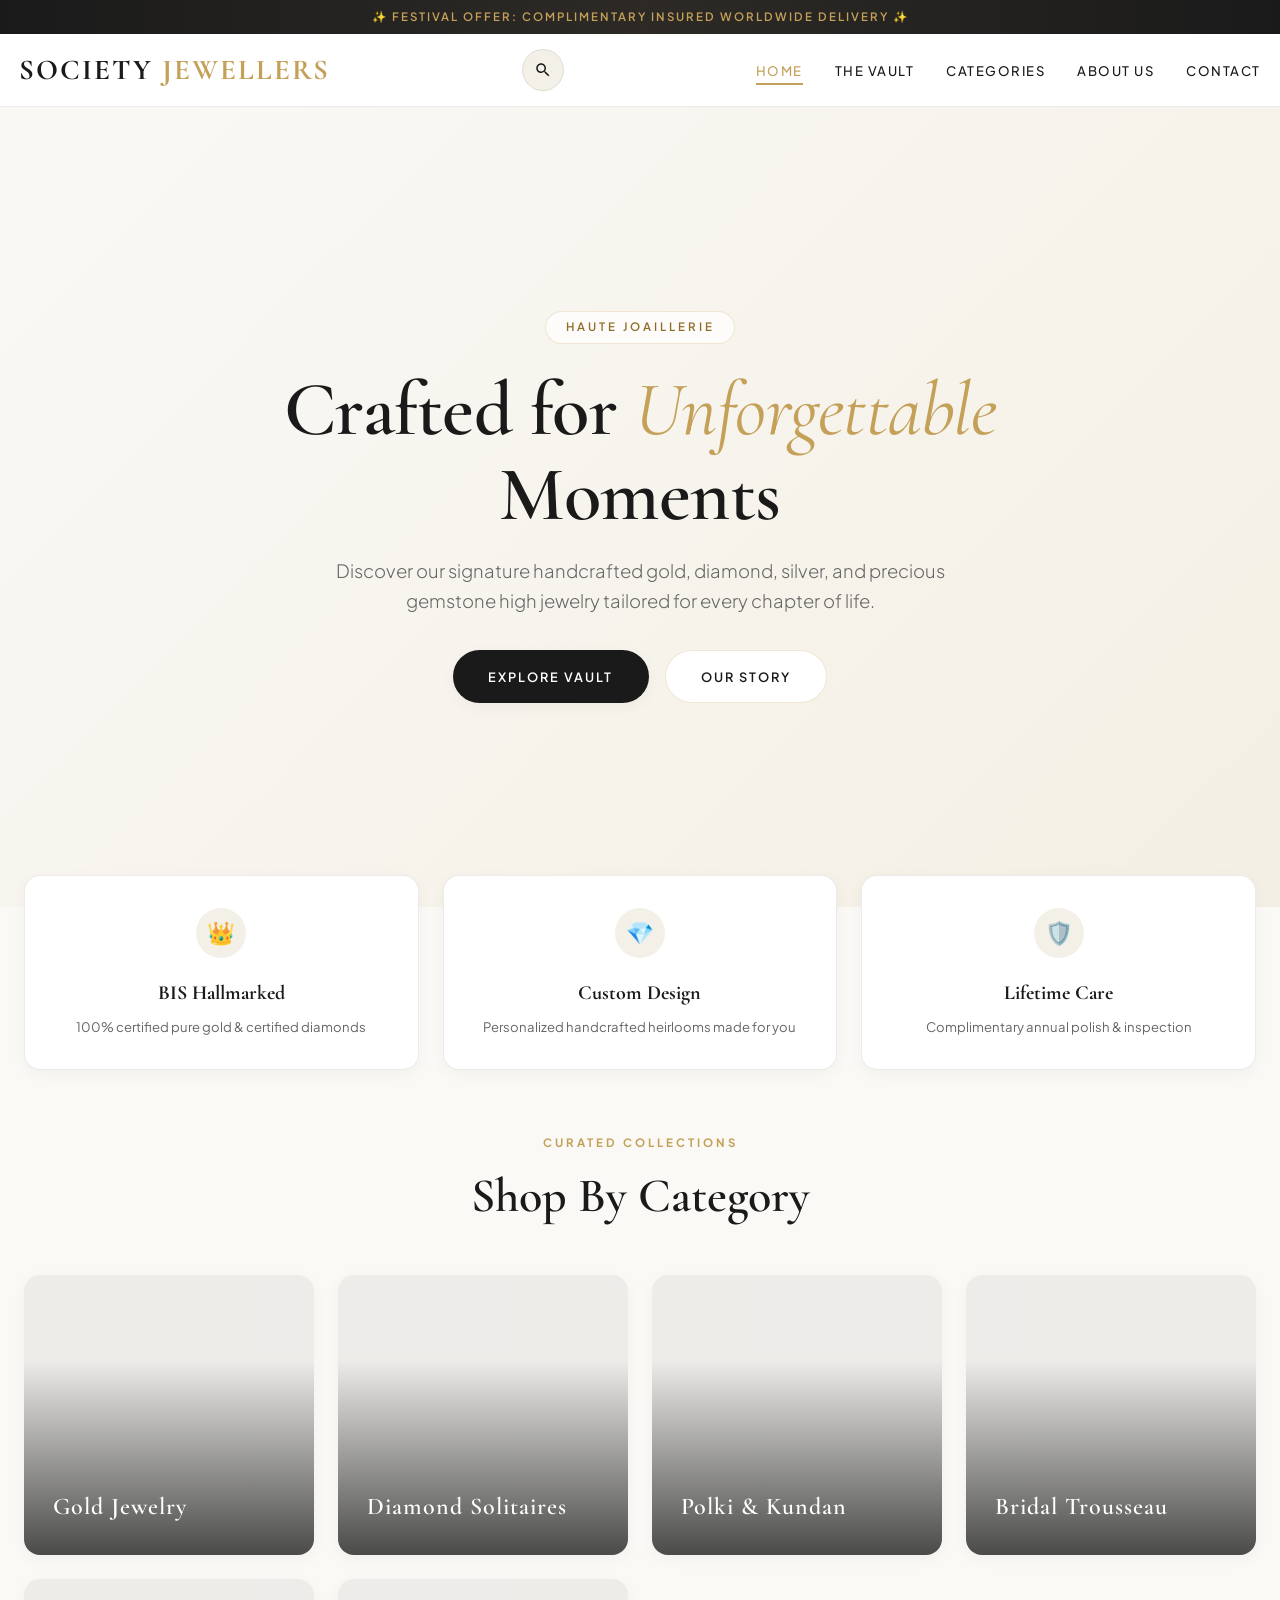
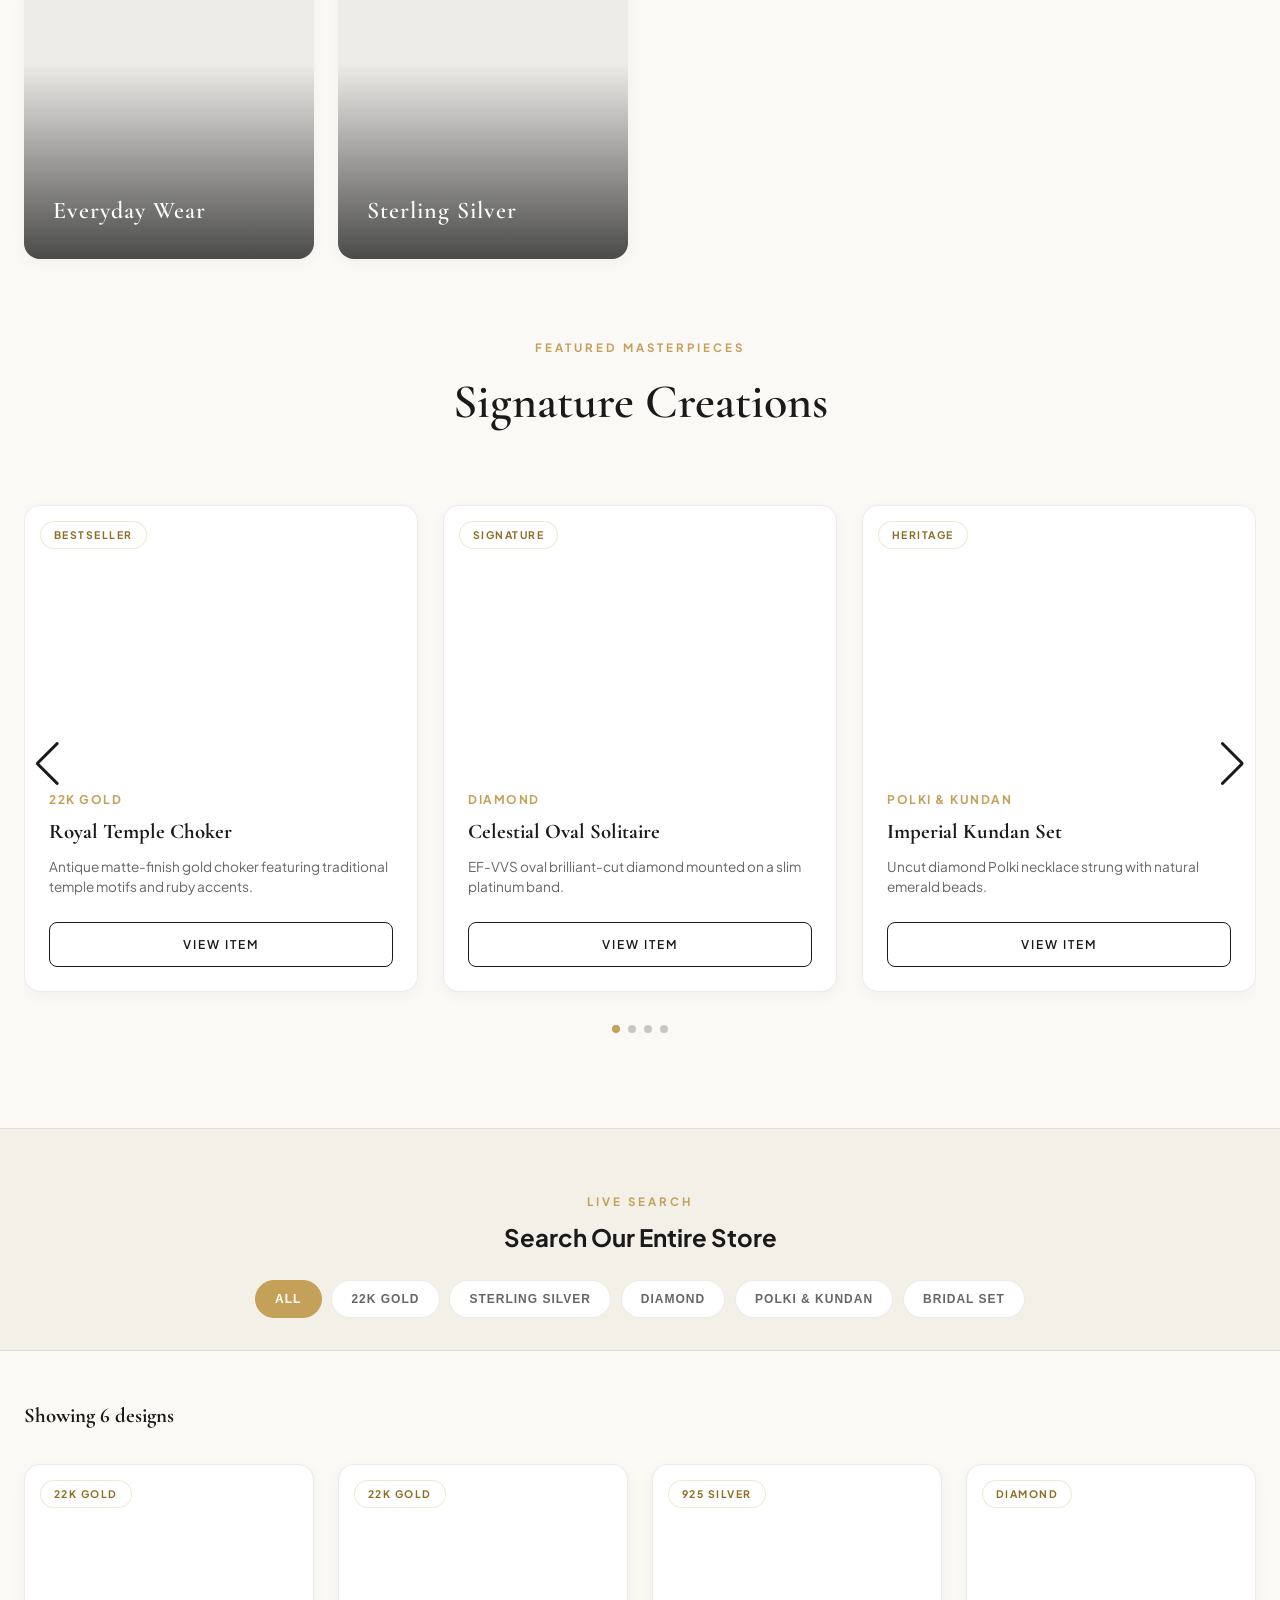
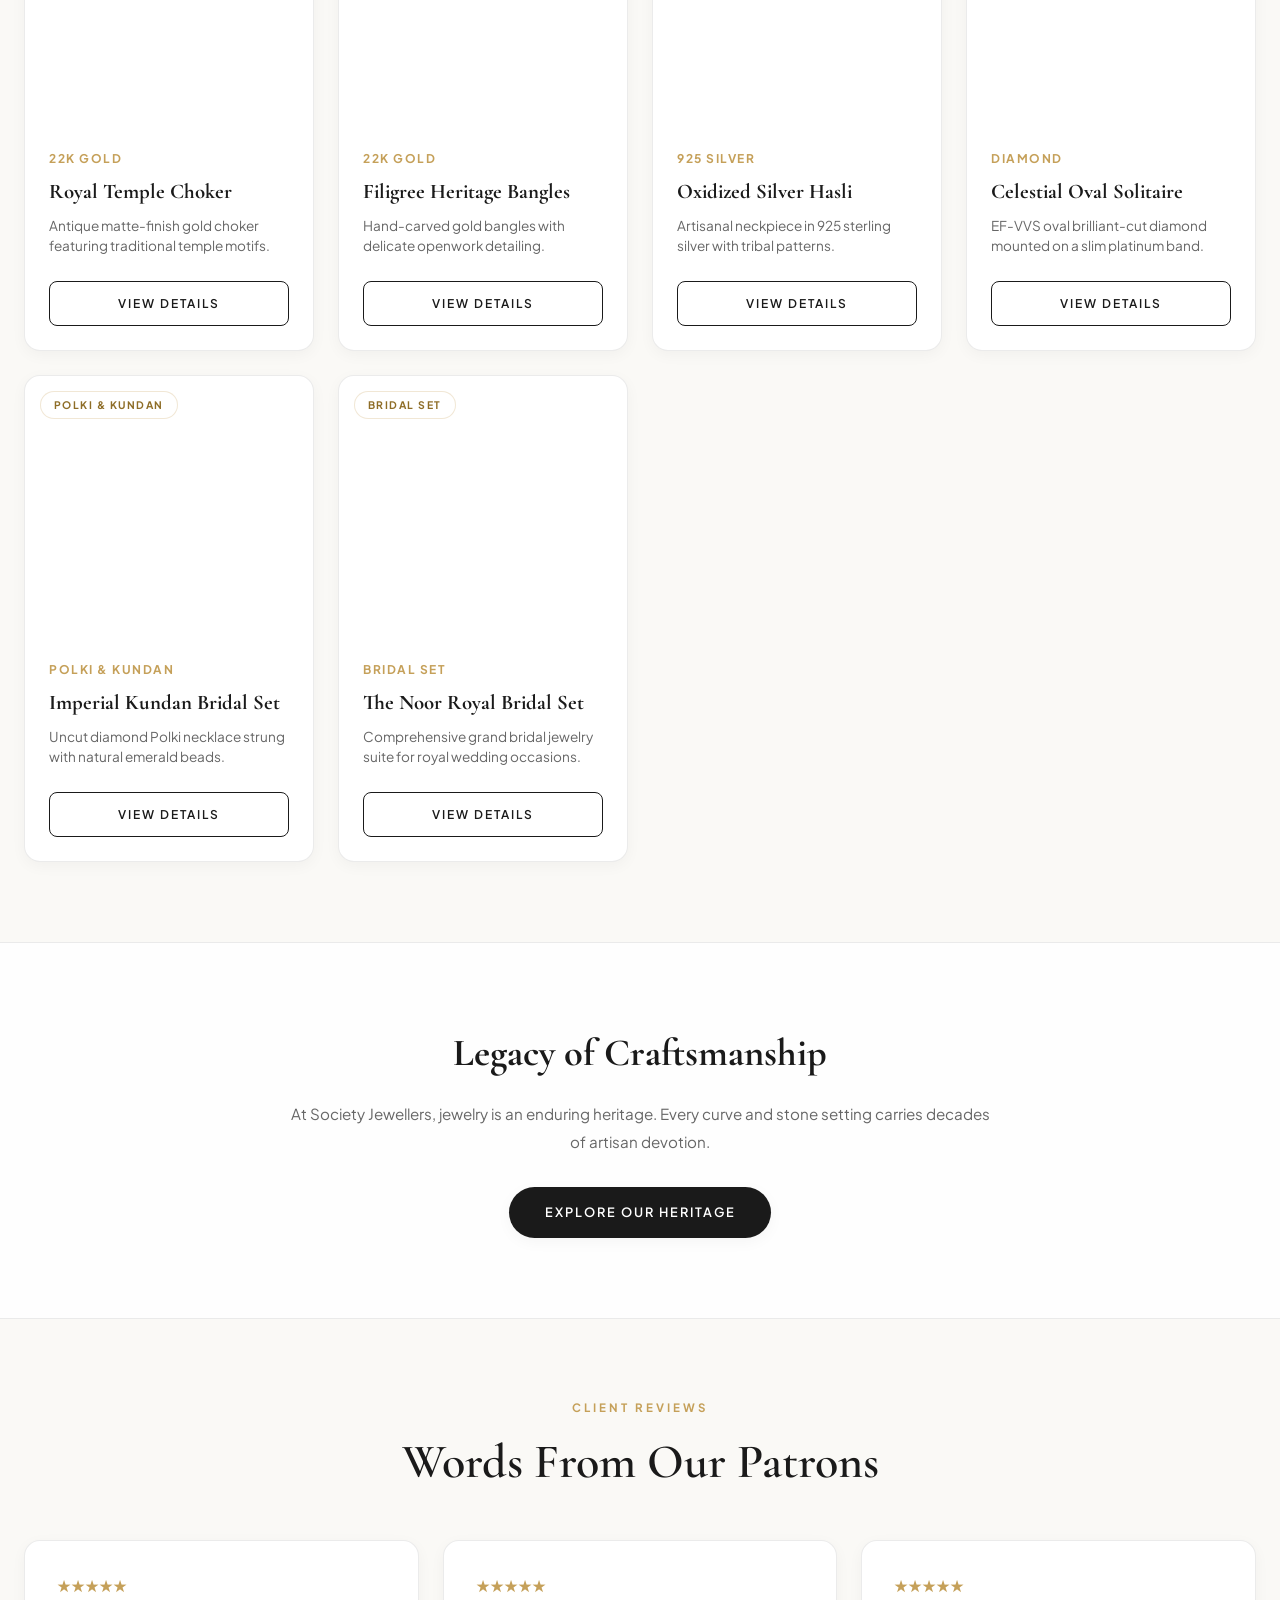
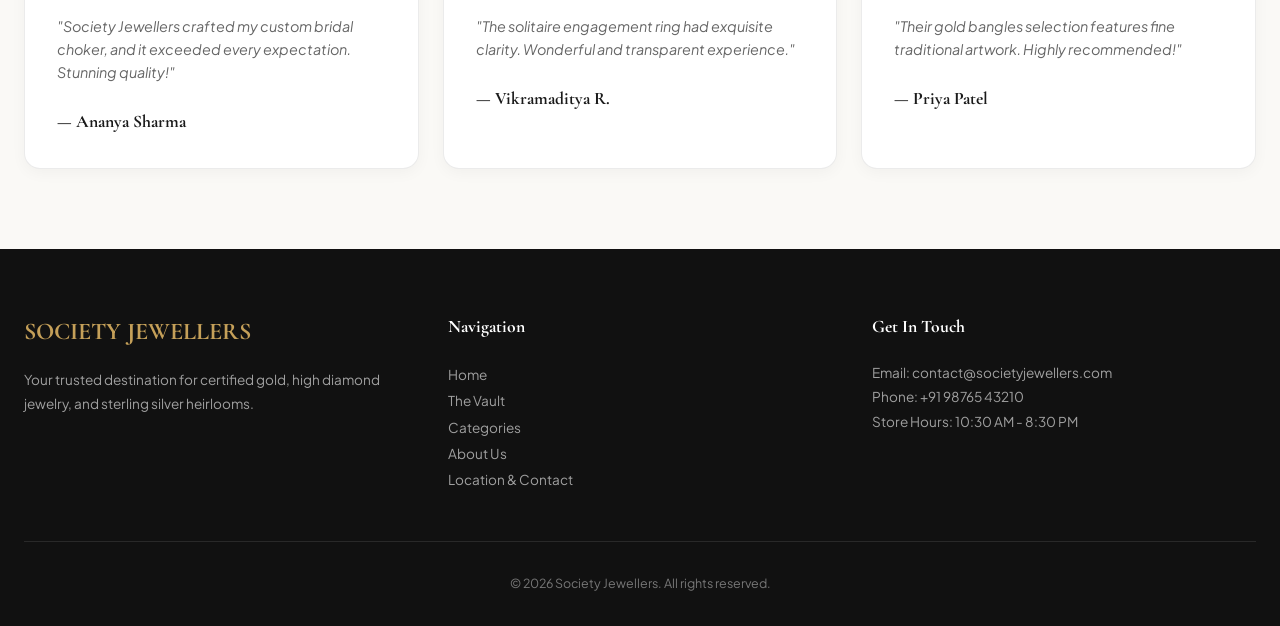
==== commit e69fab46: "Add files via upload" ====
--- a/index.html
+++ b/index.html
@@ -1,9 +1,9 @@
-<!<!DOCTYPE html>
+<!DOCTYPE html>
 <html lang="en">
 <head>
   <meta charset="UTF-8">
-  <meta name="viewport" content="width=device-width, initial-scale=1.0">
-  <title>Society Jewellers | Timeless Elegance & Fine Craftsmanship</title>
+  <meta name="viewport" content="width=device-width, initial-scale=1.0, maximum-scale=5.0">
+  <title>Society Jewellers | Timeless Luxury & Fine Jewelry</title>
   
   <!-- Swiper.js CSS (Carousel) -->
   <link rel="stylesheet" href="https://cdn.jsdelivr.net/npm/swiper@11/swiper-bundle.min.css" />
@@ -11,138 +11,218 @@
   <!-- Google Fonts -->
   <link rel="preconnect" href="https://fonts.googleapis.com">
   <link rel="preconnect" href="https://fonts.gstatic.com" crossorigin>
-  <link href="https://fonts.googleapis.com/css2?family=Cinzel:wght@400;600;700;800&family=Montserrat:wght@200;300;400;500;600;700&display=swap" rel="stylesheet">
+  <link href="https://fonts.googleapis.com/css2?family=Cormorant+Garamond:ital,wght@0,400;0,600;0,700;1,400&family=Plus+Jakarta+Sans:wght@300;400;500;600;700&display=swap" rel="stylesheet">
 
   <style>
     /* ==========================================================================
-       HAUTE JOAILLERIE MODERN THEME
+       LIGHT LUXE THEME & DESIGN SYSTEM
        ========================================================================== */
     :root {
-      --bg-dark: #0a0a0c;
-      --bg-card: rgba(22, 22, 26, 0.75);
-      --primary-gold: #d4af37;
-      --bright-gold: #f3e5ab;
-      --dark-gold: #aa7c11;
-      --text-main: #f0f0f3;
-      --text-muted: #a0a0ab;
-      --font-heading: 'Cinzel', serif;
-      --font-body: 'Montserrat', sans-serif;
-      --glass-border: rgba(212, 175, 55, 0.2);
+      --bg-main: #faf9f6;
+      --bg-surface: #ffffff;
+      --bg-subtle: #f3f0e8;
+      
+      --primary-gold: #c5a059;
+      --accent-gold: #d4af37;
+      --dark-gold: #8e6d27;
+      
+      --text-main: #1a1a1a;
+      --text-muted: #666666;
+      --text-light: #8c8c8c;
+      
+      --border-color: rgba(197, 160, 89, 0.25);
+      --border-light: rgba(0, 0, 0, 0.08);
+      
+      --font-heading: 'Cormorant Garamond', serif;
+      --font-body: 'Plus Jakarta Sans', sans-serif;
+      
+      --shadow-sm: 0 4px 15px rgba(0, 0, 0, 0.04);
+      --shadow-md: 0 12px 30px rgba(0, 0, 0, 0.06);
+      --shadow-lg: 0 20px 40px rgba(197, 160, 89, 0.12);
+      
+      --radius-sm: 8px;
+      --radius-md: 16px;
+      --radius-lg: 30px;
     }
 
     * {
       margin: 0;
       padding: 0;
       box-sizing: border-box;
+      -webkit-tap-highlight-color: transparent;
+    }
+
+    html {
       scroll-behavior: smooth;
     }
 
     body {
-      background-color: var(--bg-dark);
+      background-color: var(--bg-main);
       color: var(--text-main);
       font-family: var(--font-body);
       overflow-x: hidden;
-    }
-
-    /* 1. Announcement Bar */
+      line-height: 1.6;
+    }
+
+    /* 1. Top Announcement Bar */
     .announcement-bar {
-      background: linear-gradient(90deg, #8a6d20, var(--primary-gold), #8a6d20);
-      color: #000;
+      background: linear-gradient(90deg, #1a1a1a, #2d2a26, #1a1a1a);
+      color: var(--primary-gold);
       text-align: center;
-      padding: 0.4rem 1rem;
-      font-size: 0.75rem;
+      padding: 0.5rem 1rem;
+      font-size: 0.72rem;
       font-weight: 600;
-      letter-spacing: 1.5px;
+      letter-spacing: 2px;
       text-transform: uppercase;
       position: relative;
-      z-index: 1001;
-    }
-
-    /* 2. Floating Navbar */
+      z-index: 1002;
+    }
+
+    /* 2. Modern Header & Floating Navbar */
     .navbar {
-      position: fixed;
-      top: 30px;
-      left: 50%;
-      transform: translateX(-50%);
-      width: 90%;
+      position: sticky;
+      top: 0;
+      width: 100%;
+      background: rgba(255, 255, 255, 0.92);
+      backdrop-filter: blur(12px);
+      -webkit-backdrop-filter: blur(12px);
+      border-bottom: 1px solid var(--border-light);
+      z-index: 1000;
+      transition: all 0.3s ease;
+    }
+
+    .nav-container {
       max-width: 1300px;
-      background: rgba(10, 10, 12, 0.85);
-      backdrop-filter: blur(15px);
-      -webkit-backdrop-filter: blur(15px);
-      border: 1px solid var(--glass-border);
-      border-radius: 50px;
-      padding: 0.75rem 2rem;
-      z-index: 1000;
-      transition: all 0.4s ease;
-      box-shadow: 0 20px 40px rgba(0,0,0,0.6);
-    }
-
-    .nav-container {
+      margin: 0 auto;
+      padding: 0.8rem 1.2rem;
       display: flex;
       justify-content: space-between;
       align-items: center;
-      gap: 1.5rem;
+      gap: 1rem;
     }
 
     .brand-text {
       font-family: var(--font-heading);
-      font-size: 1.2rem;
+      font-size: clamp(1.3rem, 4vw, 1.8rem);
       font-weight: 700;
-      letter-spacing: 3px;
-      color: var(--primary-gold);
+      letter-spacing: 2px;
+      color: var(--text-main);
       text-decoration: none;
       white-space: nowrap;
     }
 
-    /* Header Search Bar */
-    .header-search-container {
-      position: relative;
-      flex-grow: 1;
-      max-width: 320px;
+    .brand-text span {
+      color: var(--primary-gold);
+    }
+
+    /* Desktop & Mobile Search Integration */
+    .nav-actions {
       display: flex;
       align-items: center;
-    }
-
-    .header-search-container input {
+      gap: 0.8rem;
+    }
+
+    .header-search-box {
+      position: relative;
+      display: flex;
+      align-items: center;
+    }
+
+    /* Mobile Search Toggle Button */
+    .search-toggle-btn {
+      background: var(--bg-subtle);
+      border: 1px solid var(--border-light);
+      width: 42px;
+      height: 42px;
+      border-radius: 50%;
+      display: flex;
+      align-items: center;
+      justify-content: center;
+      cursor: pointer;
+      color: var(--text-main);
+      transition: all 0.3s ease;
+    }
+
+    .search-toggle-btn:hover, .search-toggle-btn.active {
+      background: var(--primary-gold);
+      color: #fff;
+      border-color: var(--primary-gold);
+    }
+
+    .search-toggle-btn svg {
+      width: 18px;
+      height: 18px;
+      fill: currentColor;
+    }
+
+    /* Header Search Overlay Input (Mobile Dynamic Dropdown / Desktop Inline) */
+    .header-search-input-wrapper {
+      position: absolute;
+      right: 0;
+      top: 50px;
+      width: min(320px, 85vw);
+      background: var(--bg-surface);
+      border: 1px solid var(--border-color);
+      border-radius: var(--radius-md);
+      padding: 0.5rem;
+      box-shadow: var(--shadow-md);
+      display: none;
+      z-index: 1005;
+    }
+
+    .header-search-input-wrapper.open {
+      display: flex;
+      animation: fadeIn 0.3s ease forwards;
+    }
+
+    @keyframes fadeIn {
+      from { opacity: 0; transform: translateY(-8px); }
+      to { opacity: 1; transform: translateY(0); }
+    }
+
+    .header-search-input-wrapper input {
       width: 100%;
-      background: rgba(255, 255, 255, 0.05);
-      border: 1px solid var(--glass-border);
-      color: var(--text-main);
-      padding: 0.55rem 2.2rem 0.55rem 1rem;
-      border-radius: 30px;
-      font-size: 0.8rem;
+      border: none;
+      background: transparent;
+      padding: 0.6rem 0.8rem;
+      font-size: 0.85rem;
+      font-family: var(--font-body);
       outline: none;
-      transition: all 0.3s ease;
-    }
-
-    .header-search-container input:focus {
-      border-color: var(--primary-gold);
-      box-shadow: 0 0 15px rgba(212, 175, 55, 0.3);
-      background: rgba(255, 255, 255, 0.08);
-    }
-
-    .header-search-icon {
-      position: absolute;
-      right: 12px;
-      font-size: 0.85rem;
-      pointer-events: none;
-      opacity: 0.7;
-    }
-
+      color: var(--text-main);
+    }
+
+    /* Navigation Links */
     .nav-links {
       display: flex;
-      gap: 1.8rem;
+      gap: 2rem;
       align-items: center;
     }
 
     .nav-links a {
       color: var(--text-main);
       text-decoration: none;
-      font-size: 0.8rem;
+      font-size: 0.82rem;
       text-transform: uppercase;
       letter-spacing: 1.5px;
+      font-weight: 500;
       transition: color 0.3s ease;
-      white-space: nowrap;
+      position: relative;
+    }
+
+    .nav-links a::after {
+      content: '';
+      position: absolute;
+      bottom: -4px;
+      left: 0;
+      width: 0%;
+      height: 2px;
+      background: var(--primary-gold);
+      transition: width 0.3s ease;
+    }
+
+    .nav-links a:hover::after,
+    .nav-links a.active::after {
+      width: 100%;
     }
 
     .nav-links a:hover,
@@ -150,244 +230,264 @@
       color: var(--primary-gold);
     }
 
-    /* Mobile Hamburger */
+    /* Mobile Menu Toggle Button */
     .hamburger-btn {
       display: none;
       background: none;
       border: none;
       cursor: pointer;
+      width: 42px;
+      height: 42px;
       flex-direction: column;
+      justify-content: center;
+      align-items: center;
       gap: 5px;
-      z-index: 1002;
+      border-radius: 50%;
+      background: var(--bg-subtle);
     }
 
     .hamburger-btn span {
       display: block;
-      width: 22px;
+      width: 20px;
       height: 2px;
-      background: var(--primary-gold);
+      background: var(--text-main);
       transition: all 0.3s ease;
     }
 
-    /* 3. Hero Section */
+    /* 3. Hero Section (Mobile Screen Ratio Responsive) */
     .hero {
       position: relative;
-      min-height: 90vh;
+      min-height: calc(100dvh - 100px);
       display: flex;
       align-items: center;
       justify-content: center;
-      padding: 8rem 2rem 4rem;
-      background: radial-gradient(circle at center, rgba(212, 175, 55, 0.08) 0%, rgba(10, 10, 12, 1) 70%);
+      padding: 3rem 1.5rem;
+      background: linear-gradient(135deg, #faf9f6 0%, #f4efe4 100%);
       text-align: center;
     }
 
-    .hero-content {
-      max-width: 850px;
-      z-index: 2;
-    }
-
-    .hero-content .subtitle {
+    .hero-container {
+      max-width: 900px;
+    }
+
+    .hero-badge {
       display: inline-block;
-      font-size: 0.75rem;
-      letter-spacing: 4px;
+      font-size: 0.72rem;
+      letter-spacing: 3px;
       text-transform: uppercase;
+      color: var(--dark-gold);
+      border: 1px solid var(--border-color);
+      background: rgba(255, 255, 255, 0.7);
+      padding: 0.4rem 1.2rem;
+      border-radius: var(--radius-lg);
+      margin-bottom: 1.5rem;
+      font-weight: 600;
+    }
+
+    .hero h1 {
+      font-family: var(--font-heading);
+      font-size: clamp(2.5rem, 8vw, 4.8rem);
+      font-weight: 600;
+      line-height: 1.1;
+      color: var(--text-main);
+      margin-bottom: 1.2rem;
+      letter-spacing: -0.5px;
+    }
+
+    .hero h1 i {
+      font-style: italic;
       color: var(--primary-gold);
-      border: 1px solid var(--primary-gold);
-      padding: 0.4rem 1.2rem;
-      border-radius: 30px;
-      margin-bottom: 1.5rem;
-      background: rgba(212, 175, 55, 0.08);
-    }
-
-    .hero-content h1 {
-      font-family: var(--font-heading);
-      font-size: clamp(2.8rem, 6vw, 4.8rem);
-      letter-spacing: 3px;
-      margin-bottom: 1.2rem;
-      line-height: 1.1;
-      background: linear-gradient(135deg, #ffffff 30%, var(--bright-gold) 70%, var(--primary-gold) 100%);
-      -webkit-background-clip: text;
-      -webkit-text-fill-color: transparent;
-    }
-
-    .hero-content p {
-      font-size: 1rem;
+      font-weight: 400;
+    }
+
+    .hero p {
+      font-size: clamp(0.95rem, 2.5vw, 1.15rem);
       color: var(--text-muted);
+      margin-bottom: 2.2rem;
       font-weight: 300;
-      margin-bottom: 2.5rem;
-      line-height: 1.7;
+      max-width: 650px;
+      margin-left: auto;
+      margin-right: auto;
     }
 
     .hero-actions {
       display: flex;
-      gap: 1.2rem;
+      gap: 1rem;
       justify-content: center;
       flex-wrap: wrap;
     }
 
     .btn-primary {
-      background: linear-gradient(135deg, var(--primary-gold), var(--dark-gold));
-      color: #000;
-      padding: 0.9rem 2.2rem;
-      border-radius: 30px;
+      background: var(--text-main);
+      color: #fff;
+      padding: 0.95rem 2.2rem;
+      border-radius: var(--radius-lg);
       text-decoration: none;
       font-size: 0.8rem;
       letter-spacing: 2px;
       text-transform: uppercase;
       font-weight: 600;
       transition: all 0.3s ease;
-      box-shadow: 0 0 20px rgba(212, 175, 55, 0.3);
+      box-shadow: var(--shadow-sm);
+      display: inline-flex;
+      align-items: center;
+      justify-content: center;
+      min-height: 48px;
     }
 
     .btn-primary:hover {
+      background: var(--primary-gold);
       transform: translateY(-2px);
-      box-shadow: 0 0 30px rgba(212, 175, 55, 0.6);
+      box-shadow: var(--shadow-lg);
     }
 
     .btn-secondary {
-      background: rgba(255, 255, 255, 0.04);
-      border: 1px solid var(--glass-border);
-      color: var(--text-main);
-      padding: 0.9rem 2.2rem;
-      border-radius: 30px;
+      background: var(--bg-surface);
+      border: 1px solid var(--border-color);
+      color: var(--text-main);
+      padding: 0.95rem 2.2rem;
+      border-radius: var(--radius-lg);
       text-decoration: none;
       font-size: 0.8rem;
       letter-spacing: 2px;
       text-transform: uppercase;
+      font-weight: 600;
       transition: all 0.3s ease;
+      display: inline-flex;
+      align-items: center;
+      justify-content: center;
+      min-height: 48px;
     }
 
     .btn-secondary:hover {
-      background: rgba(255, 255, 255, 0.1);
+      background: var(--bg-subtle);
       border-color: var(--primary-gold);
+    }
+
+    /* 4. Value Highlights */
+    .features-grid {
+      max-width: 1300px;
+      margin: -2rem auto 4rem;
+      padding: 0 1.5rem;
+      display: grid;
+      grid-template-columns: repeat(auto-fit, minmax(260px, 1fr));
+      gap: 1.5rem;
+      position: relative;
+      z-index: 10;
+    }
+
+    .feature-card {
+      background: var(--bg-surface);
+      border: 1px solid var(--border-light);
+      border-radius: var(--radius-md);
+      padding: 2rem 1.5rem;
+      text-align: center;
+      box-shadow: var(--shadow-sm);
+      transition: all 0.3s ease;
+    }
+
+    .feature-card:hover {
+      transform: translateY(-4px);
+      box-shadow: var(--shadow-md);
+      border-color: var(--border-color);
+    }
+
+    .feature-icon {
+      width: 50px;
+      height: 50px;
+      background: var(--bg-subtle);
       color: var(--primary-gold);
-    }
-
-    /* 4. Features Section */
-    .features {
-      max-width: 1300px;
-      margin: 0 auto;
-      padding: 3rem 2rem;
-      display: grid;
-      grid-template-columns: repeat(auto-fit, minmax(280px, 1fr));
-      gap: 2rem;
-    }
-
-    .feature-item {
-      background: var(--bg-card);
-      border: 1px solid rgba(255, 255, 255, 0.06);
-      border-radius: 12px;
-      padding: 2.2rem;
-      text-align: center;
-      transition: all 0.4s ease;
-    }
-
-    .feature-item:hover {
-      border-color: var(--primary-gold);
-      transform: translateY(-5px);
-    }
-
-    .feature-icon {
-      font-size: 2.2rem;
-      margin-bottom: 1rem;
-    }
-
-    .feature-item h3 {
+      border-radius: 50%;
+      display: flex;
+      align-items: center;
+      justify-content: center;
+      margin: 0 auto 1.2rem;
+      font-size: 1.4rem;
+    }
+
+    .feature-card h3 {
       font-family: var(--font-heading);
-      color: var(--bright-gold);
-      margin-bottom: 0.5rem;
-      font-size: 1.1rem;
-    }
-
-    .feature-item p {
+      font-size: 1.25rem;
+      margin-bottom: 0.4rem;
+      color: var(--text-main);
+    }
+
+    .feature-card p {
+      font-size: 0.82rem;
       color: var(--text-muted);
-      font-size: 0.85rem;
-      font-weight: 300;
-    }
-
-    /* Shared Section Headers */
+    }
+
+    /* Section Typography */
     .section-title {
       text-align: center;
-      margin-bottom: 3rem;
+      margin-bottom: 2.5rem;
       padding: 0 1rem;
     }
 
     .section-tag {
-      font-size: 0.75rem;
+      font-size: 0.72rem;
       letter-spacing: 3px;
       text-transform: uppercase;
       color: var(--primary-gold);
+      font-weight: 700;
       display: block;
-      margin-bottom: 0.5rem;
+      margin-bottom: 0.4rem;
     }
 
     .section-title h2 {
       font-family: var(--font-heading);
-      font-size: clamp(2rem, 4vw, 2.8rem);
-      letter-spacing: 2px;
-      color: #fff;
-    }
-
-    .title-divider {
-      width: 60px;
-      height: 2px;
-      background: var(--primary-gold);
-      margin: 1rem auto 0;
-    }
-
-    /* 5. Shop By Category Grid */
+      font-size: clamp(2rem, 5vw, 3rem);
+      font-weight: 600;
+      color: var(--text-main);
+    }
+
+    /* 5. Categories Grid */
     .categories-section {
       max-width: 1300px;
       margin: 4rem auto;
-      padding: 0 2rem;
+      padding: 0 1.5rem;
     }
 
     .category-grid {
       display: grid;
-      grid-template-columns: repeat(auto-fit, minmax(320px, 1fr));
-      gap: 2rem;
+      grid-template-columns: repeat(auto-fit, minmax(280px, 1fr));
+      gap: 1.5rem;
     }
 
     .cat-card {
       position: relative;
-      height: 260px;
-      border-radius: 12px;
+      height: 280px;
+      border-radius: var(--radius-md);
       overflow: hidden;
       display: flex;
       align-items: flex-end;
-      padding: 2rem;
+      padding: 1.8rem;
       text-decoration: none;
-      border: 1px solid rgba(255, 255, 255, 0.08);
       background-size: cover;
       background-position: center;
-      transition: all 0.5s ease;
+      transition: all 0.4s ease;
+      box-shadow: var(--shadow-sm);
     }
 
     .cat-card:hover {
       transform: scale(1.02);
-      border-color: var(--primary-gold);
-      box-shadow: 0 15px 30px rgba(0,0,0,0.8);
+      box-shadow: var(--shadow-md);
     }
 
     .cat-overlay {
       position: absolute;
       inset: 0;
-      background: linear-gradient(to top, rgba(10,10,12,0.95) 10%, rgba(10,10,12,0.2) 100%);
-      transition: opacity 0.3s ease;
+      background: linear-gradient(to top, rgba(0,0,0,0.7) 0%, rgba(0,0,0,0.05) 70%);
     }
 
     .cat-card h3 {
       position: relative;
       z-index: 2;
       font-family: var(--font-heading);
-      color: var(--bright-gold);
-      font-size: 1.35rem;
-      letter-spacing: 1.5px;
-      transition: transform 0.3s ease;
-    }
-
-    .cat-card:hover h3 {
-      transform: translateX(8px);
+      color: #ffffff;
+      font-size: 1.5rem;
+      letter-spacing: 1px;
+      font-weight: 600;
     }
 
     .cat-gold { background-image: url('https://images.unsplash.com/photo-1599643478518-a784e5dc4c8f?q=80&w=800&auto=format&fit=crop'); }
@@ -400,39 +500,34 @@
     /* 6. Carousel Section */
     .swipe-section {
       max-width: 1300px;
-      margin: 6rem auto;
-      padding: 0 2rem;
-    }
-
-    .swipe-hint {
-      color: var(--text-muted);
-      font-size: 0.85rem;
-      margin-top: 0.5rem;
-      font-weight: 300;
+      margin: 5rem auto;
+      padding: 0 1.5rem;
     }
 
     .collectionSwiper {
-      padding: 2rem 0 4rem;
+      padding: 1.5rem 0 3.5rem;
     }
 
     .swiper-slide.card {
-      background: var(--bg-card);
-      border: 1px solid rgba(255, 255, 255, 0.08);
-      border-radius: 12px;
+      background: var(--bg-surface);
+      border: 1px solid var(--border-light);
+      border-radius: var(--radius-md);
       overflow: hidden;
-      transition: all 0.4s ease;
+      transition: all 0.3s ease;
       height: auto;
       display: flex;
       flex-direction: column;
+      box-shadow: var(--shadow-sm);
     }
 
     .swiper-slide.card:hover {
-      border-color: var(--primary-gold);
-      transform: translateY(-8px);
+      border-color: var(--border-color);
+      box-shadow: var(--shadow-md);
+      transform: translateY(-4px);
     }
 
     .card-img-placeholder {
-      height: 250px;
+      height: 260px;
       position: relative;
       background-size: cover;
       background-position: center;
@@ -441,15 +536,15 @@
     .badge {
       position: absolute;
       top: 15px; left: 15px;
-      background: rgba(10,10,12,0.85);
-      border: 1px solid var(--glass-border);
-      color: var(--bright-gold);
+      background: rgba(255, 255, 255, 0.9);
+      border: 1px solid var(--border-color);
+      color: var(--dark-gold);
       font-size: 0.65rem;
-      letter-spacing: 2px;
+      letter-spacing: 1.5px;
       text-transform: uppercase;
       padding: 0.3rem 0.8rem;
       border-radius: 20px;
-      backdrop-filter: blur(5px);
+      font-weight: 700;
     }
 
     .card-info {
@@ -461,49 +556,49 @@
     }
 
     .category-tag {
-      font-size: 0.7rem;
-      letter-spacing: 2px;
+      font-size: 0.75rem;
+      letter-spacing: 1.5px;
       text-transform: uppercase;
       color: var(--primary-gold);
+      font-weight: 700;
       margin-bottom: 0.4rem;
       display: block;
     }
 
     .card-info h3 {
       font-family: var(--font-heading);
-      font-size: 1.1rem;
+      font-size: 1.3rem;
       margin-bottom: 0.5rem;
-      color: #fff;
+      color: var(--text-main);
     }
 
     .card-info p {
-      font-size: 0.8rem;
+      font-size: 0.85rem;
       color: var(--text-muted);
       line-height: 1.5;
       margin-bottom: 1.5rem;
-      font-weight: 300;
+      font-weight: 400;
     }
 
     .btn-sm {
       display: inline-block;
       width: 100%;
       text-align: center;
-      padding: 0.7rem 0;
-      border: 1px solid var(--primary-gold);
-      color: var(--primary-gold);
+      padding: 0.75rem 0;
+      border: 1px solid var(--text-main);
+      color: var(--text-main);
       text-decoration: none;
       font-size: 0.75rem;
       letter-spacing: 2px;
       text-transform: uppercase;
-      border-radius: 6px;
+      border-radius: var(--radius-sm);
       transition: all 0.3s ease;
       font-weight: 600;
     }
 
     .btn-sm:hover {
-      background: var(--primary-gold);
-      color: #000;
-      box-shadow: 0 0 15px rgba(212, 175, 55, 0.4);
+      background: var(--text-main);
+      color: #fff;
     }
 
     /* Carousel Placeholder Images */
@@ -513,22 +608,16 @@
     .gold-bangles { background-image: url('https://images.unsplash.com/photo-1611591475196-8575a069a3cf?q=80&w=800&auto=format&fit=crop'); }
     .diamond-earrings { background-image: url('https://images.unsplash.com/photo-1630019852942-f89202989a59?q=80&w=800&auto=format&fit=crop'); }
 
-    /* Swiper Controls Customization */
-    .swiper-button-next, .swiper-button-prev { color: var(--primary-gold); }
+    .swiper-button-next, .swiper-button-prev { color: var(--text-main); }
     .swiper-pagination-bullet-active { background: var(--primary-gold); }
 
-    /* 7. Dedicated Real-Time Search Engine Section */
+    /* 7. Dedicated Search Engine Section */
     .search-page-hero {
-      background: rgba(18, 18, 22, 0.6);
-      border-top: 1px solid var(--glass-border);
-      border-bottom: 1px solid var(--glass-border);
-      padding: 4rem 2rem 2rem;
+      background: var(--bg-subtle);
+      border-top: 1px solid var(--border-light);
+      border-bottom: 1px solid var(--border-light);
+      padding: 4rem 1.5rem 2rem;
       text-align: center;
-    }
-
-    .search-page-container {
-      max-width: 900px;
-      margin: 0 auto;
     }
 
     .quick-tags {
@@ -536,80 +625,70 @@
       gap: 0.6rem;
       justify-content: center;
       flex-wrap: wrap;
-      margin-top: 2rem;
-      align-items: center;
-    }
-
-    .quick-tags span {
-      font-size: 0.8rem;
-      color: var(--text-muted);
-      margin-right: 0.5rem;
+      margin-top: 1.5rem;
     }
 
     .tag-btn {
-      background: rgba(255, 255, 255, 0.04);
-      border: 1px solid rgba(255, 255, 255, 0.1);
+      background: var(--bg-surface);
+      border: 1px solid var(--border-light);
       color: var(--text-muted);
       padding: 0.5rem 1.2rem;
-      border-radius: 30px;
+      border-radius: var(--radius-lg);
       font-size: 0.75rem;
-      letter-spacing: 1.5px;
+      letter-spacing: 1px;
       text-transform: uppercase;
       cursor: pointer;
+      font-weight: 600;
       transition: all 0.3s ease;
+      min-height: 38px;
     }
 
     .tag-btn.active, .tag-btn:hover {
       background: var(--primary-gold);
-      color: #000;
+      color: #fff;
       border-color: var(--primary-gold);
-      font-weight: 600;
-    }
-
-    /* Results Grid Area */
+    }
+
     .search-results-section {
       max-width: 1300px;
-      margin: 3rem auto 6rem;
-      padding: 0 2rem;
+      margin: 3rem auto 5rem;
+      padding: 0 1.5rem;
     }
 
     .results-header h3 {
       font-family: var(--font-heading);
-      color: var(--bright-gold);
-      font-size: 1.1rem;
+      color: var(--text-main);
+      font-size: 1.3rem;
       margin-bottom: 2rem;
-      letter-spacing: 1px;
     }
 
     .dedicated-results-grid {
       display: grid;
-      grid-template-columns: repeat(auto-fill, minmax(300px, 1fr));
-      gap: 2rem;
+      grid-template-columns: repeat(auto-fill, minmax(270px, 1fr));
+      gap: 1.5rem;
     }
 
     /* 8. About Banner */
     .about-banner {
-      background: linear-gradient(rgba(10,10,12,0.85), rgba(10,10,12,0.85)), url('https://images.unsplash.com/photo-1515562141207-7a88fb7ce338?q=80&w=1600&auto=format&fit=crop');
+      background: linear-gradient(rgba(255,255,255,0.85), rgba(255,255,255,0.85)), url('https://images.unsplash.com/photo-1515562141207-7a88fb7ce338?q=80&w=1600&auto=format&fit=crop');
       background-size: cover;
       background-position: center;
-      background-attachment: fixed;
-      padding: 6rem 2rem;
+      padding: 5rem 1.5rem;
       text-align: center;
-      border-top: 1px solid var(--glass-border);
-      border-bottom: 1px solid var(--glass-border);
+      border-top: 1px solid var(--border-light);
+      border-bottom: 1px solid var(--border-light);
     }
 
     .about-content {
-      max-width: 750px;
+      max-width: 700px;
       margin: 0 auto;
     }
 
     .about-content h2 {
       font-family: var(--font-heading);
-      font-size: 2.2rem;
-      color: var(--bright-gold);
-      margin-bottom: 1.2rem;
-      letter-spacing: 2px;
+      font-size: 2.4rem;
+      color: var(--text-main);
+      margin-bottom: 1rem;
     }
 
     .about-content p {
@@ -617,32 +696,27 @@
       font-size: 0.95rem;
       line-height: 1.8;
       margin-bottom: 2rem;
-      font-weight: 300;
     }
 
     /* 9. Testimonials */
     .testimonials-section {
       max-width: 1300px;
-      margin: 6rem auto;
-      padding: 0 2rem;
+      margin: 5rem auto;
+      padding: 0 1.5rem;
     }
 
     .testimonials-grid {
       display: grid;
-      grid-template-columns: repeat(auto-fit, minmax(300px, 1fr));
-      gap: 2rem;
+      grid-template-columns: repeat(auto-fit, minmax(280px, 1fr));
+      gap: 1.5rem;
     }
 
     .testi-card {
-      background: var(--bg-card);
-      border: 1px solid rgba(255, 255, 255, 0.06);
-      border-radius: 12px;
-      padding: 2.2rem;
-      transition: all 0.3s ease;
-    }
-
-    .testi-card:hover {
-      border-color: var(--primary-gold);
+      background: var(--bg-surface);
+      border: 1px solid var(--border-light);
+      border-radius: var(--radius-md);
+      padding: 2rem;
+      box-shadow: var(--shadow-sm);
     }
 
     .testi-card .stars {
@@ -651,70 +725,57 @@
     }
 
     .testi-card p {
-      font-size: 0.88rem;
+      font-size: 0.9rem;
       color: var(--text-muted);
-      line-height: 1.6;
       font-style: italic;
       margin-bottom: 1.5rem;
     }
 
     .testi-card h5 {
       font-family: var(--font-heading);
-      color: var(--bright-gold);
-      letter-spacing: 1px;
+      color: var(--text-main);
+      font-size: 1.1rem;
     }
 
     /* 10. Footer */
     .footer {
-      background: #060608;
-      border-top: 1px solid var(--glass-border);
-      padding: 5rem 2rem 2rem;
+      background: #111111;
+      color: #ffffff;
+      padding: 4rem 1.5rem 2rem;
     }
 
     .footer-container {
       max-width: 1300px;
       margin: 0 auto;
       display: grid;
-      grid-template-columns: repeat(auto-fit, minmax(250px, 1fr));
-      gap: 3rem;
-      margin-bottom: 4rem;
+      grid-template-columns: repeat(auto-fit, minmax(240px, 1fr));
+      gap: 2.5rem;
+      margin-bottom: 3rem;
     }
 
     .footer-col h3 {
       font-family: var(--font-heading);
       color: var(--primary-gold);
-      letter-spacing: 2px;
+      font-size: 1.5rem;
       margin-bottom: 1rem;
     }
 
     .footer-col h4 {
       font-family: var(--font-heading);
       color: #fff;
-      letter-spacing: 1.5px;
+      font-size: 1.1rem;
       margin-bottom: 1.2rem;
-      font-size: 1rem;
-    }
-
-    .footer-col p {
-      color: var(--text-muted);
+    }
+
+    .footer-col p, .footer-col ul li a {
+      color: #a0a0a0;
       font-size: 0.85rem;
-      line-height: 1.7;
-      font-weight: 300;
+      line-height: 1.8;
+      text-decoration: none;
     }
 
     .footer-col ul {
       list-style: none;
-    }
-
-    .footer-col ul li {
-      margin-bottom: 0.6rem;
-    }
-
-    .footer-col ul li a {
-      color: var(--text-muted);
-      text-decoration: none;
-      font-size: 0.85rem;
-      transition: color 0.3s ease;
     }
 
     .footer-col ul li a:hover {
@@ -725,60 +786,81 @@
       max-width: 1300px;
       margin: 0 auto;
       padding-top: 2rem;
-      border-top: 1px solid rgba(255,255,255,0.05);
+      border-top: 1px solid rgba(255,255,255,0.1);
       text-align: center;
-      color: var(--text-muted);
-      font-size: 0.75rem;
-    }
-
-    /* Responsive adjustments */
+      color: #777777;
+      font-size: 0.78rem;
+    }
+
+    /* Mobile Responsive Customizations */
     @media (max-width: 900px) {
       .nav-links {
         position: fixed;
-        top: 0; right: -100%;
-        width: 75%; height: 100vh;
-        background: rgba(10,10,12,0.98);
-        backdrop-filter: blur(20px);
+        top: 0; 
+        right: -100%;
+        width: 80%; 
+        height: 100vh;
+        background: var(--bg-surface);
         flex-direction: column;
         justify-content: center;
         transition: right 0.4s ease;
-        border-left: 1px solid var(--glass-border);
+        box-shadow: -10px 0 30px rgba(0,0,0,0.1);
+        z-index: 1001;
       }
 
-      .nav-links.active { right: 0; }
-
-      .hamburger-btn { display: flex; }
-      
-      .header-search-container {
-        max-width: 180px;
+      .nav-links.active { 
+        right: 0; 
+      }
+
+      .hamburger-btn { 
+        display: flex; 
+      }
+
+      /* Expanded Search Bar Styling on Desktop vs Mobile Toggle */
+      .header-search-input-wrapper {
+        position: fixed;
+        top: 65px;
+        left: 5%;
+        right: 5%;
+        width: 90%;
       }
     }
   </style>
 </head>
 <body>
 
-  <!-- Announcement Bar -->
+  <!-- Top Announcement Bar -->
   <div class="announcement-bar">
-    ✨ Exclusive Festival Collection | Complimentary Insured Worldwide Shipping ✨
+    ✨ Festival Offer: Complimentary Insured Worldwide Delivery ✨
   </div>
 
-  <!-- Floating Navigation Bar with Top Search Bar -->
+  <!-- Modern Header -->
   <header class="navbar">
     <div class="nav-container">
-      <a href="index.html" class="brand-text">SOCIETY JEWELLERS</a>
-
-      <!-- Header Top Search Input -->
-      <div class="header-search-container">
-        <input type="text" id="headerSearchInput" placeholder="Search gold, silver, diamonds, rings...">
-        <span class="header-search-icon">🔍</span>
+      <a href="index.html" class="brand-text">SOCIETY <span>JEWELLERS</span></a>
+
+      <!-- Desktop & Mobile Controls -->
+      <div class="nav-actions">
+        <!-- Search Icon Toggle for Mobile & Desktop -->
+        <div class="header-search-box">
+          <button class="search-toggle-btn" id="searchToggleBtn" aria-label="Open Search">
+            <svg viewBox="0 0 24 24">
+              <path d="M15.5 14h-.79l-.28-.27C15.41 12.59 16 11.11 16 9.5 16 5.91 13.09 3 9.5 3S3 5.91 3 9.5 5.91 16 9.5 16c1.61 0 3.09-.59 4.23-1.57l.27.28v.79l5 4.99L20.49 19l-4.99-5zm-6 0C7.01 14 5 11.99 5 9.5S7.01 5 9.5 5 14 7.01 14 9.5 11.99 14 9.5 14z"/>
+            </svg>
+          </button>
+          
+          <div class="header-search-input-wrapper" id="headerSearchWrapper">
+            <input type="text" id="headerSearchInput" placeholder="Search gold, silver, rings, diamonds...">
+          </div>
+        </div>
+
+        <!-- Hamburger Toggle Button -->
+        <button class="hamburger-btn" id="hamburgerBtn" aria-label="Toggle Menu">
+          <span></span>
+          <span></span>
+          <span></span>
+        </button>
       </div>
-
-      <!-- Mobile Hamburger Button -->
-      <button class="hamburger-btn" id="hamburgerBtn" aria-label="Toggle Menu">
-        <span></span>
-        <span></span>
-        <span></span>
-      </button>
 
       <!-- Navigation Links -->
       <nav class="nav-links" id="navLinks">
@@ -793,42 +875,41 @@
 
   <!-- Hero Section -->
   <section id="home" class="hero">
-    <div class="hero-content">
-      <span class="subtitle">Crafted for Royal Luxury</span>
-      <h1>Elegance Beyond Time</h1>
-      <p>Discover our signature handcrafted gold, diamond, silver, and precious gemstone high jewelry created for every unforgettable chapter.</p>
+    <div class="hero-container">
+      <span class="hero-badge">Haute Joaillerie</span>
+      <h1>Crafted for <i>Unforgettable</i> Moments</h1>
+      <p>Discover our signature handcrafted gold, diamond, silver, and precious gemstone high jewelry tailored for every chapter of life.</p>
       <div class="hero-actions">
-        <a href="collections.html" class="btn-primary">Explore Full Vault</a>
-        <a href="#swipe-collections" class="btn-secondary">View Highlights</a>
+        <a href="collections.html" class="btn-primary">Explore Vault</a>
+        <a href="about.html" class="btn-secondary">Our Story</a>
       </div>
     </div>
   </section>
 
-  <!-- Features Banner -->
-  <section class="features">
-    <div class="feature-item">
+  <!-- Value Features -->
+  <section class="features-grid">
+    <div class="feature-card">
       <div class="feature-icon">👑</div>
-      <h3>Certified Purity</h3>
-      <p>100% BIS Hallmarked & Diamond Certified</p>
-    </div>
-    <div class="feature-item">
+      <h3>BIS Hallmarked</h3>
+      <p>100% certified pure gold & certified diamonds</p>
+    </div>
+    <div class="feature-card">
       <div class="feature-icon">💎</div>
-      <h3>Bespoke Craftsmanship</h3>
-      <p>Custom tailored handcrafted heirlooms</p>
-    </div>
-    <div class="feature-item">
+      <h3>Custom Design</h3>
+      <p>Personalized handcrafted heirlooms made for you</p>
+    </div>
+    <div class="feature-card">
       <div class="feature-icon">🛡️</div>
-      <h3>Lifetime Promise</h3>
-      <p>Complimentary cleaning & maintenance</p>
+      <h3>Lifetime Care</h3>
+      <p>Complimentary annual polish & inspection</p>
     </div>
   </section>
 
-  <!-- Shop By Category Grid -->
+  <!-- Categories Grid -->
   <section id="categories" class="categories-section">
     <div class="section-title">
-      <span class="section-tag">Explore By Style</span>
+      <span class="section-tag">Curated Collections</span>
       <h2>Shop By Category</h2>
-      <div class="title-divider"></div>
     </div>
 
     <div class="category-grid">
@@ -850,7 +931,7 @@
       </a>
       <a href="collections.html" class="cat-card cat-daily">
         <div class="cat-overlay"></div>
-        <h3>Everyday Luxury</h3>
+        <h3>Everyday Wear</h3>
       </a>
       <a href="collections.html" class="cat-card cat-silver">
         <div class="cat-overlay"></div>
@@ -859,16 +940,13 @@
     </div>
   </section>
 
-  <!-- Swiper Carousel Section -->
+  <!-- Carousel Section -->
   <section id="swipe-collections" class="swipe-section">
     <div class="section-title">
-      <span class="section-tag">Interactive Showcase</span>
-      <h2>Featured Masterpieces</h2>
-      <div class="title-divider"></div>
-      <p class="swipe-hint">👈 Swipe across to explore featured creations 👉</p>
-    </div>
-
-    <!-- Swiper Container -->
+      <span class="section-tag">Featured Masterpieces</span>
+      <h2>Signature Creations</h2>
+    </div>
+
     <div class="swiper collectionSwiper">
       <div class="swiper-wrapper">
         
@@ -880,7 +958,7 @@
             <span class="category-tag">22K Gold</span>
             <h3>Royal Temple Choker</h3>
             <p>Antique matte-finish gold choker featuring traditional temple motifs and ruby accents.</p>
-            <a href="collections.html" class="btn-sm">Inquire Collection</a>
+            <a href="collections.html" class="btn-sm">View Item</a>
           </div>
         </div>
 
@@ -892,7 +970,7 @@
             <span class="category-tag">Diamond</span>
             <h3>Celestial Oval Solitaire</h3>
             <p>EF-VVS oval brilliant-cut diamond mounted on a slim platinum band.</p>
-            <a href="collections.html" class="btn-sm">Inquire Collection</a>
+            <a href="collections.html" class="btn-sm">View Item</a>
           </div>
         </div>
 
@@ -902,9 +980,9 @@
           </div>
           <div class="card-info">
             <span class="category-tag">Polki & Kundan</span>
-            <h3>Imperial Kundan Bridal Set</h3>
+            <h3>Imperial Kundan Set</h3>
             <p>Uncut diamond Polki necklace strung with natural emerald beads.</p>
-            <a href="collections.html" class="btn-sm">Inquire Collection</a>
+            <a href="collections.html" class="btn-sm">View Item</a>
           </div>
         </div>
 
@@ -914,128 +992,102 @@
           </div>
           <div class="card-info">
             <span class="category-tag">22K Gold</span>
-            <h3>Filigree Heritage Bangles</h3>
-            <p>Hand-carved pair of openable gold bangles with intricate lacework detailing.</p>
-            <a href="collections.html" class="btn-sm">Inquire Collection</a>
+            <h3>Filigree Bangles</h3>
+            <p>Hand-carved pair of openable gold bangles with lacework detailing.</p>
+            <a href="collections.html" class="btn-sm">View Item</a>
           </div>
         </div>
 
-        <div class="swiper-slide card">
-          <div class="card-img-placeholder diamond-earrings">
-            <span class="badge">New Arrival</span>
-          </div>
-          <div class="card-info">
-            <span class="category-tag">Diamond</span>
-            <h3>Flora Diamond Studs</h3>
-            <p>Classy cluster diamond stud earrings reflecting timeless brilliance.</p>
-            <a href="collections.html" class="btn-sm">Inquire Collection</a>
-          </div>
-        </div>
-
       </div>
 
-      <!-- Pagination & Navigation Controls -->
       <div class="swiper-pagination"></div>
       <div class="swiper-button-next"></div>
       <div class="swiper-button-prev"></div>
     </div>
   </section>
 
-  <!-- INTEGRATED REAL-TIME SEARCH SECTION -->
+  <!-- Search Section -->
   <section id="search-section" class="search-page-hero">
     <div class="search-page-container">
-      <span class="section-tag">Explore The Vault</span>
-      <h2>Search Our Entire Collection</h2>
-      <div class="title-divider"></div>
-      <p style="color: var(--text-muted); margin-top: 1rem; font-weight: 300;">Search through 30+ handcrafted gold, diamond, silver, and gemstone designs in real-time.</p>
-
-      <!-- Quick Category Filter Chips -->
+      <span class="section-tag">Live Search</span>
+      <h2>Search Our Entire Store</h2>
+      
       <div class="quick-tags">
-        <span>Quick Filters:</span>
         <button class="tag-btn active" data-filter="all">All</button>
         <button class="tag-btn" data-filter="gold">22K Gold</button>
         <button class="tag-btn" data-filter="silver">Sterling Silver</button>
         <button class="tag-btn" data-filter="diamond">Diamond</button>
         <button class="tag-btn" data-filter="kundan">Polki & Kundan</button>
-        <button class="tag-btn" data-filter="gemstones">Gemstones</button>
         <button class="tag-btn" data-filter="bridal">Bridal Set</button>
       </div>
     </div>
   </section>
 
-  <!-- Search Results Output Area -->
+  <!-- Results Output -->
   <section class="search-results-section">
-    <div class="results-container">
-      <div class="results-header">
-        <h3 id="resultsCount">Showing all collection designs</h3>
-      </div>
-
-      <!-- Dynamic Results Grid -->
-      <div id="dedicatedResultsGrid" class="dedicated-results-grid">
-        <!-- Results rendered dynamically via JS -->
-      </div>
-    </div>
+    <div class="results-header">
+      <h3 id="resultsCount">Showing all collection designs</h3>
+    </div>
+    <div id="dedicatedResultsGrid" class="dedicated-results-grid"></div>
   </section>
 
-  <!-- Brand Story / About Banner -->
-  <section id="about" class="about-banner">
+  <!-- About Banner -->
+  <section class="about-banner">
     <div class="about-content">
-      <h2>The Society Standard</h2>
-      <p>At Society Jewellers, jewelry is an enduring legacy. Every stroke, curve, and stone setting carries decades of royal craftsmanship and uncompromised quality.</p>
-      <a href="about.html#location" class="btn-secondary">Book a Private Lounge Appointment</a>
+      <h2>Legacy of Craftsmanship</h2>
+      <p>At Society Jewellers, jewelry is an enduring heritage. Every curve and stone setting carries decades of artisan devotion.</p>
+      <a href="about.html" class="btn-primary">Explore Our Heritage</a>
     </div>
   </section>
 
-  <!-- Customer Reviews / Testimonials -->
+  <!-- Testimonials -->
   <section class="testimonials-section">
     <div class="section-title">
-      <span class="section-tag">Client Love</span>
+      <span class="section-tag">Client Reviews</span>
       <h2>Words From Our Patrons</h2>
-      <div class="title-divider"></div>
     </div>
 
     <div class="testimonials-grid">
       <div class="testi-card">
-        <div class="stars">⭐⭐⭐⭐⭐</div>
-        <p>"Society Jewellers crafted my custom bridal choker, and it exceeded every expectation. Their attention to detail and purity guarantee is unmatched."</p>
+        <div class="stars">★★★★★</div>
+        <p>"Society Jewellers crafted my custom bridal choker, and it exceeded every expectation. Stunning quality!"</p>
         <h5>— Ananya Sharma</h5>
       </div>
       <div class="testi-card">
-        <div class="stars">⭐⭐⭐⭐⭐</div>
-        <p>"The solitaire engagement ring I purchased had exquisite clarity and diamond shine. Exceptional service and smooth guidance from their team."</p>
+        <div class="stars">★★★★★</div>
+        <p>"The solitaire engagement ring had exquisite clarity. Wonderful and transparent experience."</p>
         <h5>— Vikramaditya R.</h5>
       </div>
       <div class="testi-card">
-        <div class="stars">⭐⭐⭐⭐⭐</div>
-        <p>"Their gold bangles selection has the finest heritage artwork. Truly a trustworthy family jeweler for generations."</p>
+        <div class="stars">★★★★★</div>
+        <p>"Their gold bangles selection features fine traditional artwork. Highly recommended!"</p>
         <h5>— Priya Patel</h5>
       </div>
     </div>
   </section>
 
   <!-- Footer -->
-  <footer id="contact" class="footer">
+  <footer class="footer">
     <div class="footer-container">
       <div class="footer-col">
         <h3>SOCIETY JEWELLERS</h3>
-        <p>Your trusted house of fine jewelry, pure gold, sterling silver, and ethically sourced diamonds.</p>
+        <p>Your trusted destination for certified gold, high diamond jewelry, and sterling silver heirlooms.</p>
       </div>
       <div class="footer-col">
-        <h4>Quick Links</h4>
+        <h4>Navigation</h4>
         <ul>
           <li><a href="index.html">Home</a></li>
           <li><a href="collections.html">The Vault</a></li>
           <li><a href="#categories">Categories</a></li>
-          <li><a href="#search-section">Search</a></li>
           <li><a href="about.html">About Us</a></li>
           <li><a href="about.html#location">Location & Contact</a></li>
         </ul>
       </div>
       <div class="footer-col">
-        <h4>Contact Us</h4>
+        <h4>Get In Touch</h4>
         <p>Email: contact@societyjewellers.com</p>
         <p>Phone: +91 98765 43210</p>
-        <p>Store Hours: Mon - Sat: 10:30 AM - 8:30 PM</p>
+        <p>Store Hours: 10:30 AM - 8:30 PM</p>
       </div>
     </div>
     <div class="footer-bottom">
@@ -1043,10 +1095,10 @@
     </div>
   </footer>
 
-  <!-- Swiper.js Library -->
+  <!-- Swiper.js -->
   <script src="https://cdn.jsdelivr.net/npm/swiper@11/swiper-bundle.min.js"></script>
 
-  <!-- Core Functionality Script -->
+  <!-- Functionality Scripts -->
   <script>
     // 1. Mobile Menu Drawer
     const hamburgerBtn = document.getElementById('hamburgerBtn');
@@ -1056,106 +1108,67 @@
       navLinks.classList.toggle('active');
     });
 
-    document.querySelectorAll('.nav-links a').forEach(link => {
-      link.addEventListener('click', () => {
-        navLinks.classList.remove('active');
-      });
+    // 2. Mobile & Desktop Search Bar Icon Toggle
+    const searchToggleBtn = document.getElementById('searchToggleBtn');
+    const headerSearchWrapper = document.getElementById('headerSearchWrapper');
+    const headerSearchInput = document.getElementById('headerSearchInput');
+
+    searchToggleBtn.addEventListener('click', () => {
+      searchToggleBtn.classList.toggle('active');
+      headerSearchWrapper.classList.toggle('open');
+      if (headerSearchWrapper.classList.contains('open')) {
+        headerSearchInput.focus();
+      }
     });
 
-    // 2. Swiper Carousel Initialization
+    // Close search dropdown on outside click
+    document.addEventListener('click', (e) => {
+      if (!searchToggleBtn.contains(e.target) && !headerSearchWrapper.contains(e.target)) {
+        headerSearchWrapper.classList.remove('open');
+        searchToggleBtn.classList.remove('active');
+      }
+    });
+
+    // 3. Swiper Carousel
     const swiper = new Swiper(".collectionSwiper", {
       slidesPerView: 1,
       spaceBetween: 20,
       grabCursor: true,
       loop: true,
-      autoplay: {
-        delay: 3500,
-        disableOnInteraction: false,
-      },
-      pagination: {
-        el: ".swiper-pagination",
-        clickable: true,
-        dynamicBullets: true,
-      },
-      navigation: {
-        nextEl: ".swiper-button-next",
-        prevEl: ".swiper-button-prev",
-      },
+      autoplay: { delay: 3500, disableOnInteraction: false },
+      pagination: { el: ".swiper-pagination", clickable: true },
+      navigation: { nextEl: ".swiper-button-next", prevEl: ".swiper-button-prev" },
       breakpoints: {
-        640: { slidesPerView: 2, spaceBetween: 25 },
-        1024: { slidesPerView: 3, spaceBetween: 30 },
+        640: { slidesPerView: 2, spaceBetween: 20 },
+        1024: { slidesPerView: 3, spaceBetween: 25 },
       },
     });
 
-    // 3. Complete Collection Database (30+ Designs)
+    // 4. Complete Collection Database
     const fullCollectionDatabase = [
-      // 22K GOLD
-      { name: "Royal Temple Choker", category: "gold", tag: "22K Gold", desc: "Antique matte-finish gold choker featuring traditional temple motifs and ruby accents.", img: "https://images.unsplash.com/photo-1599643478518-a784e5dc4c8f?q=80&w=800&auto=format&fit=crop" },
-      { name: "Filigree Heritage Bangles", category: "gold", tag: "22K Gold", desc: "Hand-carved pair of openable gold bangles with intricate lacework detailing.", img: "https://images.unsplash.com/photo-1611591475196-8575a069a3cf?q=80&w=800&auto=format&fit=crop" },
-      { name: "Meenakari Gold Jhumkas", category: "gold", tag: "22K Gold", desc: "Traditional bell earrings highlighted with vibrant floral hand-enameling.", img: "https://images.unsplash.com/photo-1630019852942-f89202989a59?q=80&w=800&auto=format&fit=crop" },
-      { name: "Nakshi Coin Long Haram", category: "gold", tag: "22K Gold", desc: "Regal long gold chain crafted with sculpted coin emblems and pearl clusters.", img: "https://images.unsplash.com/photo-1535632066927-ab7c9ab60908?q=80&w=800&auto=format&fit=crop" },
-      { name: "Maharani Gold Kada", category: "gold", tag: "22K Gold", desc: "Broad statement gold wristband engraved with royal floral patterns.", img: "https://images.unsplash.com/photo-1605100804763-247f67b3557e?q=80&w=800&auto=format&fit=crop" },
-      { name: "Layered Gold Rani Haar", category: "gold", tag: "22K Gold", desc: "Multi-strand classic gold necklace tailored for majestic wedding occasions.", img: "https://images.unsplash.com/photo-1515562141207-7a88fb7ce338?q=80&w=800&auto=format&fit=crop" },
-
-      // STERLING SILVER
-      { name: "Oxidized Silver Hasli", category: "silver", tag: "925 Silver", desc: "Artisanal rigid collar neckpiece in 925 silver with bohemian hand-chased motifs.", img: "https://images.unsplash.com/photo-1611591475196-8575a069a3cf?q=80&w=800&auto=format&fit=crop" },
-      { name: "Silver Lotus Payal Anklets", category: "silver", tag: "925 Silver", desc: "Pair of intricate sterling silver anklets with tinkling bell droplets.", img: "https://images.unsplash.com/photo-1535632066927-ab7c9ab60908?q=80&w=800&auto=format&fit=crop" },
-      { name: "Gothic Silver Statement Ring", category: "silver", tag: "925 Silver", desc: "Bold vintage silver cocktail ring set with a faceted onyx stone centerpiece.", img: "https://images.unsplash.com/photo-1605100804763-247f67b3557e?q=80&w=800&auto=format&fit=crop" },
-      { name: "Tribal Silver Cuffs", category: "silver", tag: "925 Silver", desc: "Handcrafted 925 sterling silver wrist cuffs inspired by ancient desert culture.", img: "https://images.unsplash.com/photo-1630019852942-f89202989a59?q=80&w=800&auto=format&fit=crop" },
-      { name: "Silver Filigree Drop Earrings", category: "silver", tag: "925 Silver", desc: "Lightweight delicate silver dangles showcasing intricate wire mesh work.", img: "https://images.unsplash.com/photo-1599643478518-a784e5dc4c8f?q=80&w=800&auto=format&fit=crop" },
-
-      // DIAMOND SOLITAIRES
+      { name: "Royal Temple Choker", category: "gold", tag: "22K Gold", desc: "Antique matte-finish gold choker featuring traditional temple motifs.", img: "https://images.unsplash.com/photo-1599643478518-a784e5dc4c8f?q=80&w=800&auto=format&fit=crop" },
+      { name: "Filigree Heritage Bangles", category: "gold", tag: "22K Gold", desc: "Hand-carved gold bangles with delicate openwork detailing.", img: "https://images.unsplash.com/photo-1611591475196-8575a069a3cf?q=80&w=800&auto=format&fit=crop" },
+      { name: "Oxidized Silver Hasli", category: "silver", tag: "925 Silver", desc: "Artisanal neckpiece in 925 sterling silver with tribal patterns.", img: "https://images.unsplash.com/photo-1611591475196-8575a069a3cf?q=80&w=800&auto=format&fit=crop" },
       { name: "Celestial Oval Solitaire", category: "diamond", tag: "Diamond", desc: "EF-VVS oval brilliant-cut diamond mounted on a slim platinum band.", img: "https://images.unsplash.com/photo-1605100804763-247f67b3557e?q=80&w=800&auto=format&fit=crop" },
-      { name: "Waterfall Diamond Choker", category: "diamond", tag: "Diamond", desc: "Cascade of round and marquise diamonds set in 18K white gold.", img: "https://images.unsplash.com/photo-1599643478518-a784e5dc4c8f?q=80&w=800&auto=format&fit=crop" },
-      { name: "Flora Diamond Studs", category: "diamond", tag: "Diamond", desc: "Classy cluster diamond stud earrings reflecting timeless brilliance.", img: "https://images.unsplash.com/photo-1630019852942-f89202989a59?q=80&w=800&auto=format&fit=crop" },
-      { name: "Eternity Diamond Bracelet", category: "diamond", tag: "Diamond", desc: "Continuous loop tennis bracelet encrusted with uniform brilliant diamonds.", img: "https://images.unsplash.com/photo-1611591475196-8575a069a3cf?q=80&w=800&auto=format&fit=crop" },
-      { name: "Emerald Cut Diamond Ring", category: "diamond", tag: "Diamond", desc: "Architectural emerald-cut center diamond flanked by baguette side stones.", img: "https://images.unsplash.com/photo-1515562141207-7a88fb7ce338?q=80&w=800&auto=format&fit=crop" },
-
-      // POLKI & KUNDAN
       { name: "Imperial Kundan Bridal Set", category: "kundan", tag: "Polki & Kundan", desc: "Uncut diamond Polki necklace strung with natural emerald beads.", img: "https://images.unsplash.com/photo-1535632066927-ab7c9ab60908?q=80&w=800&auto=format&fit=crop" },
-      { name: "Meena Polki Chandbali", category: "kundan", tag: "Polki & Kundan", desc: "Crescent-shaped traditional earrings decorated with pearls and Kundan work.", img: "https://images.unsplash.com/photo-1630019852942-f89202989a59?q=80&w=800&auto=format&fit=crop" },
-      { name: "Royal Matha Patti", category: "kundan", tag: "Polki & Kundan", desc: "Ornate bridal headpiece adorned with uncut diamonds and soft ruby drops.", img: "https://images.unsplash.com/photo-1599643478518-a784e5dc4c8f?q=80&w=800&auto=format&fit=crop" },
-      { name: "Heritage Kundan Hathphool", category: "kundan", tag: "Polki & Kundan", desc: "Delicate bridal hand harness linking Kundan rings to wrist bangles.", img: "https://images.unsplash.com/photo-1605100804763-247f67b3557e?q=80&w=800&auto=format&fit=crop" },
-      { name: "Jaipur Polki Pendant", category: "kundan", tag: "Polki & Kundan", desc: "Vibrant enamel-backed Kundan medallion attached to a pearl string.", img: "https://images.unsplash.com/photo-1611591475196-8575a069a3cf?q=80&w=800&auto=format&fit=crop" },
-
-      // GEMSTONES
-      { name: "Zambian Emerald Grace Set", category: "gemstones", tag: "Precious Gems", desc: "Deep green Zambian emerald necklace framed with brilliant diamond halo.", img: "https://images.unsplash.com/photo-1515562141207-7a88fb7ce338?q=80&w=800&auto=format&fit=crop" },
-      { name: "Burmese Ruby Choker", category: "gemstones", tag: "Precious Gems", desc: "Vivid pigeon-blood Burmese rubies woven into a luxurious white gold grid.", img: "https://images.unsplash.com/photo-1599643478518-a784e5dc4c8f?q=80&w=800&auto=format&fit=crop" },
-      { name: "Sapphire Royal Cocktail Ring", category: "gemstones", tag: "Precious Gems", desc: "Ceylon blue sapphire halo ring styled for modern black-tie events.", img: "https://images.unsplash.com/photo-1605100804763-247f67b3557e?q=80&w=800&auto=format&fit=crop" },
-      { name: "Navratna Heritage Necklace", category: "gemstones", tag: "Precious Gems", desc: "Auspicious arrangement of nine precious gems set in pure 22K gold.", img: "https://images.unsplash.com/photo-1535632066927-ab7c9ab60908?q=80&w=800&auto=format&fit=crop" },
-      { name: "Tanzanite Drop Earrings", category: "gemstones", tag: "Precious Gems", desc: "Rare violet-blue Tanzanites suspended from diamond studded dangles.", img: "https://images.unsplash.com/photo-1630019852942-f89202989a59?q=80&w=800&auto=format&fit=crop" },
-
-      // BRIDAL TROUSSEAU
-      { name: "The Noor Royal Bridal Trousseau", category: "bridal", tag: "Bridal Set", desc: "Comprehensive grand bridal jewelry suite including choker, long haar, and accessories.", img: "https://images.unsplash.com/photo-1515562141207-7a88fb7ce338?q=80&w=800&auto=format&fit=crop" },
-      { name: "Avadh Princess Wedding Set", category: "bridal", tag: "Bridal Set", desc: "Heavy gold and Kundan bridal masterpiece with pearl tassels and ruby accents.", img: "https://images.unsplash.com/photo-1535632066927-ab7c9ab60908?q=80&w=800&auto=format&fit=crop" },
-      { name: "Solitaire Diamond Bridal Layout", category: "bridal", tag: "Bridal Set", desc: "Ultra-modern platinum diamond suite for contemporary red-carpet brides.", img: "https://images.unsplash.com/photo-1599643478518-a784e5dc4c8f?q=80&w=800&auto=format&fit=crop" },
-      { name: "Heritage Temple Bridal Set", category: "bridal", tag: "Bridal Set", desc: "Hand-sculpted antique temple gold heirloom passed down through generations.", img: "https://images.unsplash.com/photo-1611591475196-8575a069a3cf?q=80&w=800&auto=format&fit=crop" },
-      { name: "Royal South Pearl & Gold Set", category: "bridal", tag: "Bridal Set", desc: "South sea natural pearls combined with heavy 22K carved gold elements.", img: "https://images.unsplash.com/photo-1605100804763-247f67b3557e?q=80&w=800&auto=format&fit=crop" }
+      { name: "The Noor Royal Bridal Set", category: "bridal", tag: "Bridal Set", desc: "Comprehensive grand bridal jewelry suite for royal wedding occasions.", img: "https://images.unsplash.com/photo-1515562141207-7a88fb7ce338?q=80&w=800&auto=format&fit=crop" }
     ];
 
-    const headerSearchInput = document.getElementById('headerSearchInput');
     const resultsGrid = document.getElementById('dedicatedResultsGrid');
     const resultsCount = document.getElementById('resultsCount');
     const tagBtns = document.querySelectorAll('.tag-btn');
-    const searchSection = document.getElementById('search-section');
-
     let activeFilter = 'all';
 
     function renderItems(items) {
       resultsCount.textContent = `Showing ${items.length} design${items.length === 1 ? '' : 's'}`;
-
+      
       if (items.length === 0) {
-        resultsGrid.innerHTML = `
-          <div style="grid-column: 1/-1; text-align: center; padding: 4rem 1rem;">
-            <h4 style="font-family: var(--font-heading); color: var(--primary-gold); font-size: 1.3rem;">No designs found</h4>
-            <p style="color: var(--text-muted); font-size: 0.85rem; margin-top: 0.5rem;">Try searching for terms like "Silver", "Gold", "Ring", "Choker", or "Diamond".</p>
-          </div>
-        `;
+        resultsGrid.innerHTML = `<p style="grid-column: 1/-1; text-align: center; padding: 2rem; color: var(--text-muted);">No designs found matching your search.</p>`;
         return;
       }
 
       resultsGrid.innerHTML = items.map(item => `
-        <div class="swiper-slide card" style="border-radius: 12px; overflow: hidden;">
+        <div class="swiper-slide card">
           <div class="card-img-placeholder" style="background-image: url('${item.img}');">
             <span class="badge">${item.tag}</span>
           </div>
@@ -1163,7 +1176,7 @@
             <span class="category-tag">${item.tag}</span>
             <h3>${item.name}</h3>
             <p>${item.desc}</p>
-            <a href="collections.html" class="btn-sm">Inquire Collection</a>
+            <a href="collections.html" class="btn-sm">View Details</a>
           </div>
         </div>
       `).join('');
@@ -1171,30 +1184,23 @@
 
     function filterJewelry() {
       const query = headerSearchInput.value.toLowerCase().trim();
-
       const filtered = fullCollectionDatabase.filter(item => {
         const matchesQuery = item.name.toLowerCase().includes(query) || 
                              item.category.toLowerCase().includes(query) ||
-                             item.tag.toLowerCase().includes(query) ||
                              item.desc.toLowerCase().includes(query);
-
-        const matchesTag = activeFilter === 'all' || item.category.toLowerCase() === activeFilter.toLowerCase();
-
+        const matchesTag = activeFilter === 'all' || item.category === activeFilter;
         return matchesQuery && matchesTag;
       });
-
       renderItems(filtered);
     }
 
-    // Header Search Bar Input Listener
     headerSearchInput.addEventListener('input', () => {
       filterJewelry();
       if (headerSearchInput.value.trim().length > 0) {
-        searchSection.scrollIntoView({ behavior: 'smooth' });
+        document.getElementById('search-section').scrollIntoView({ behavior: 'smooth' });
       }
     });
 
-    // Quick Filter Chips Listener
     tagBtns.forEach(btn => {
       btn.addEventListener('click', () => {
         tagBtns.forEach(b => b.classList.remove('active'));
@@ -1204,7 +1210,6 @@
       });
     });
 
-    // Initial Load Rendering
     renderItems(fullCollectionDatabase);
   </script>
 </body>
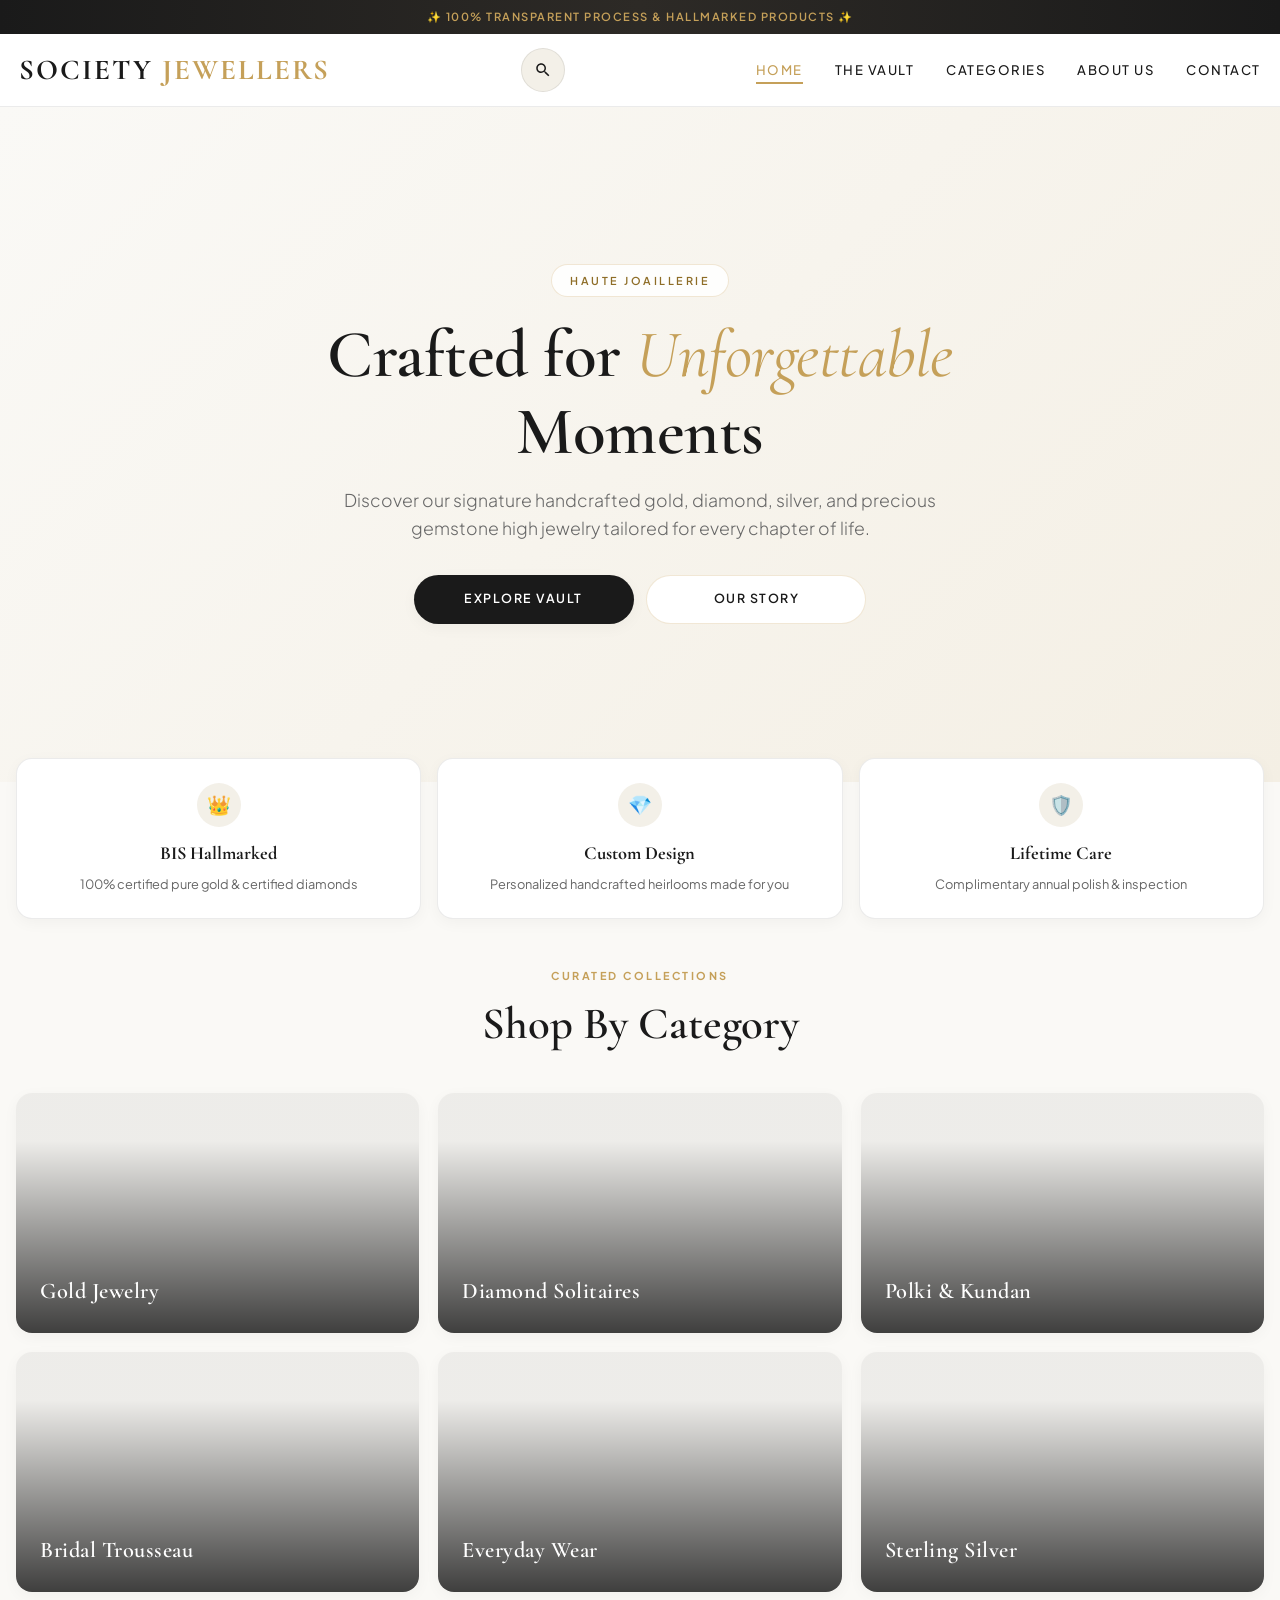
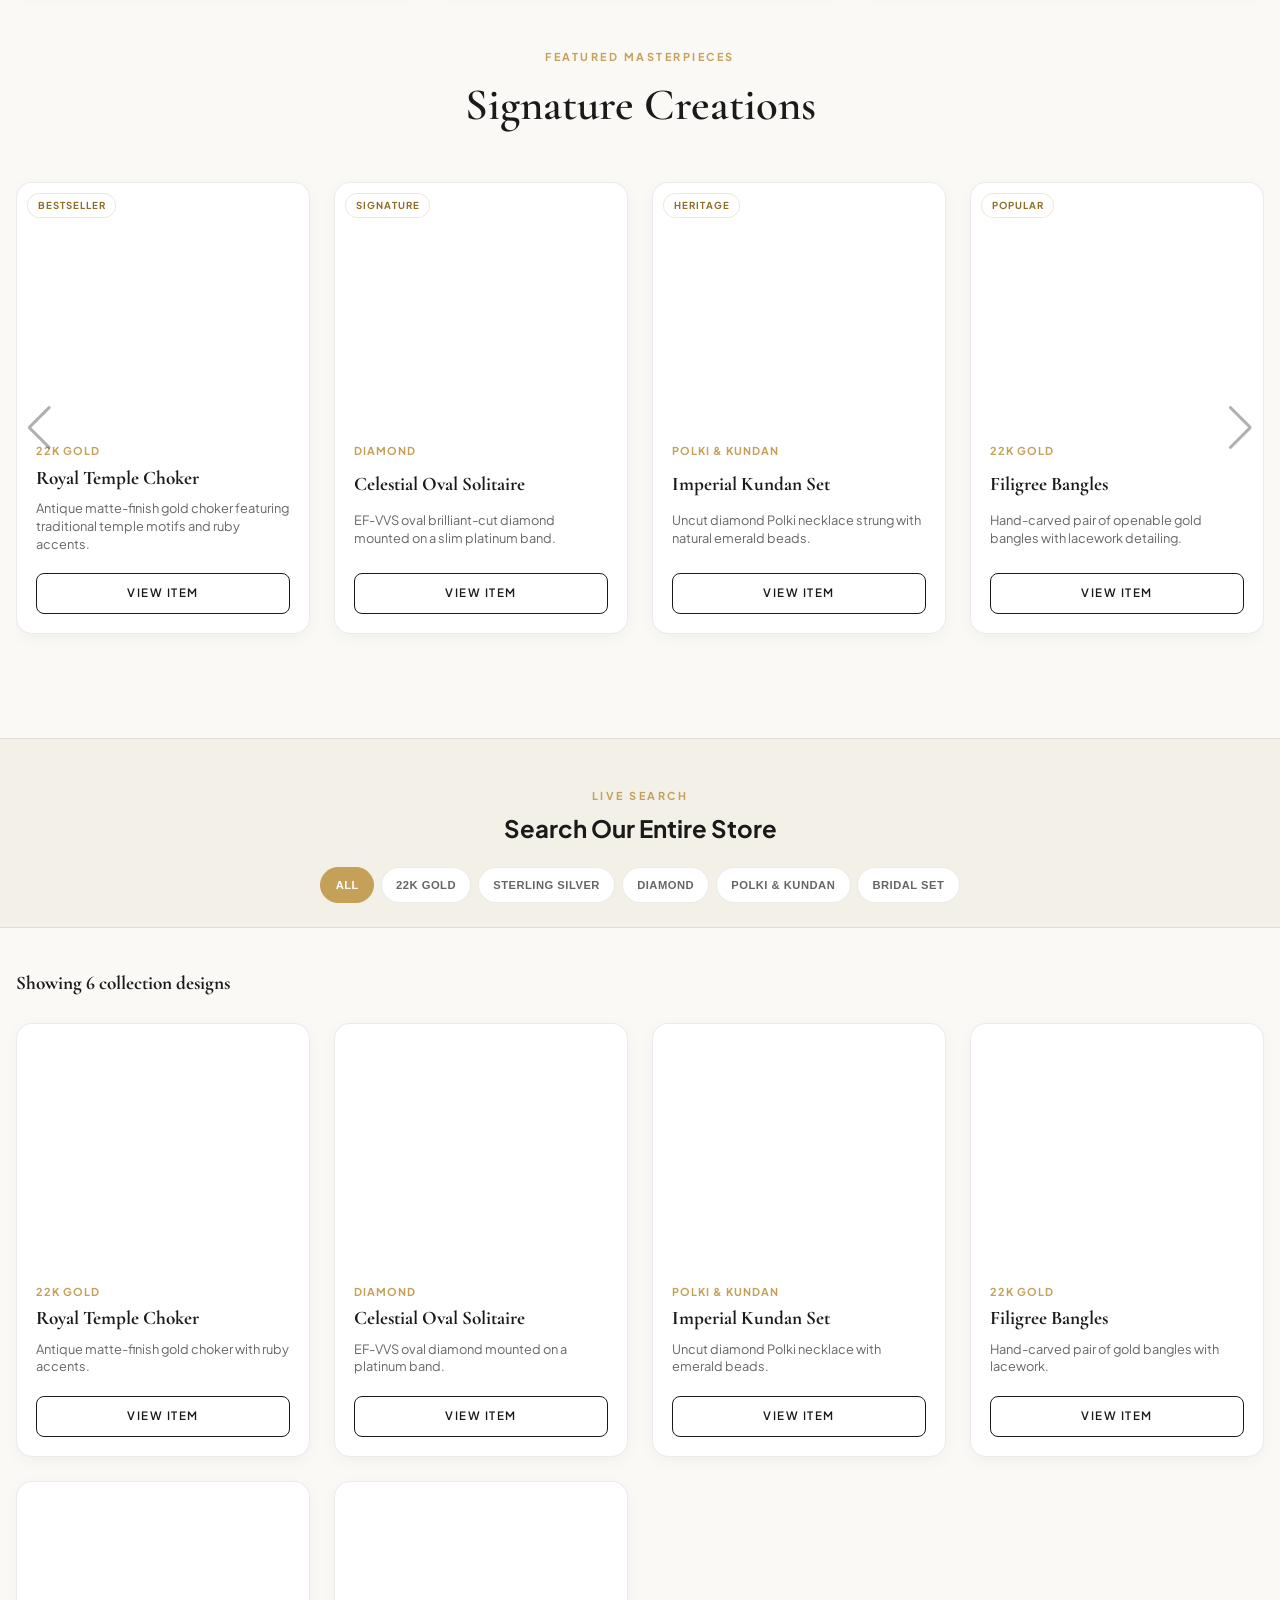
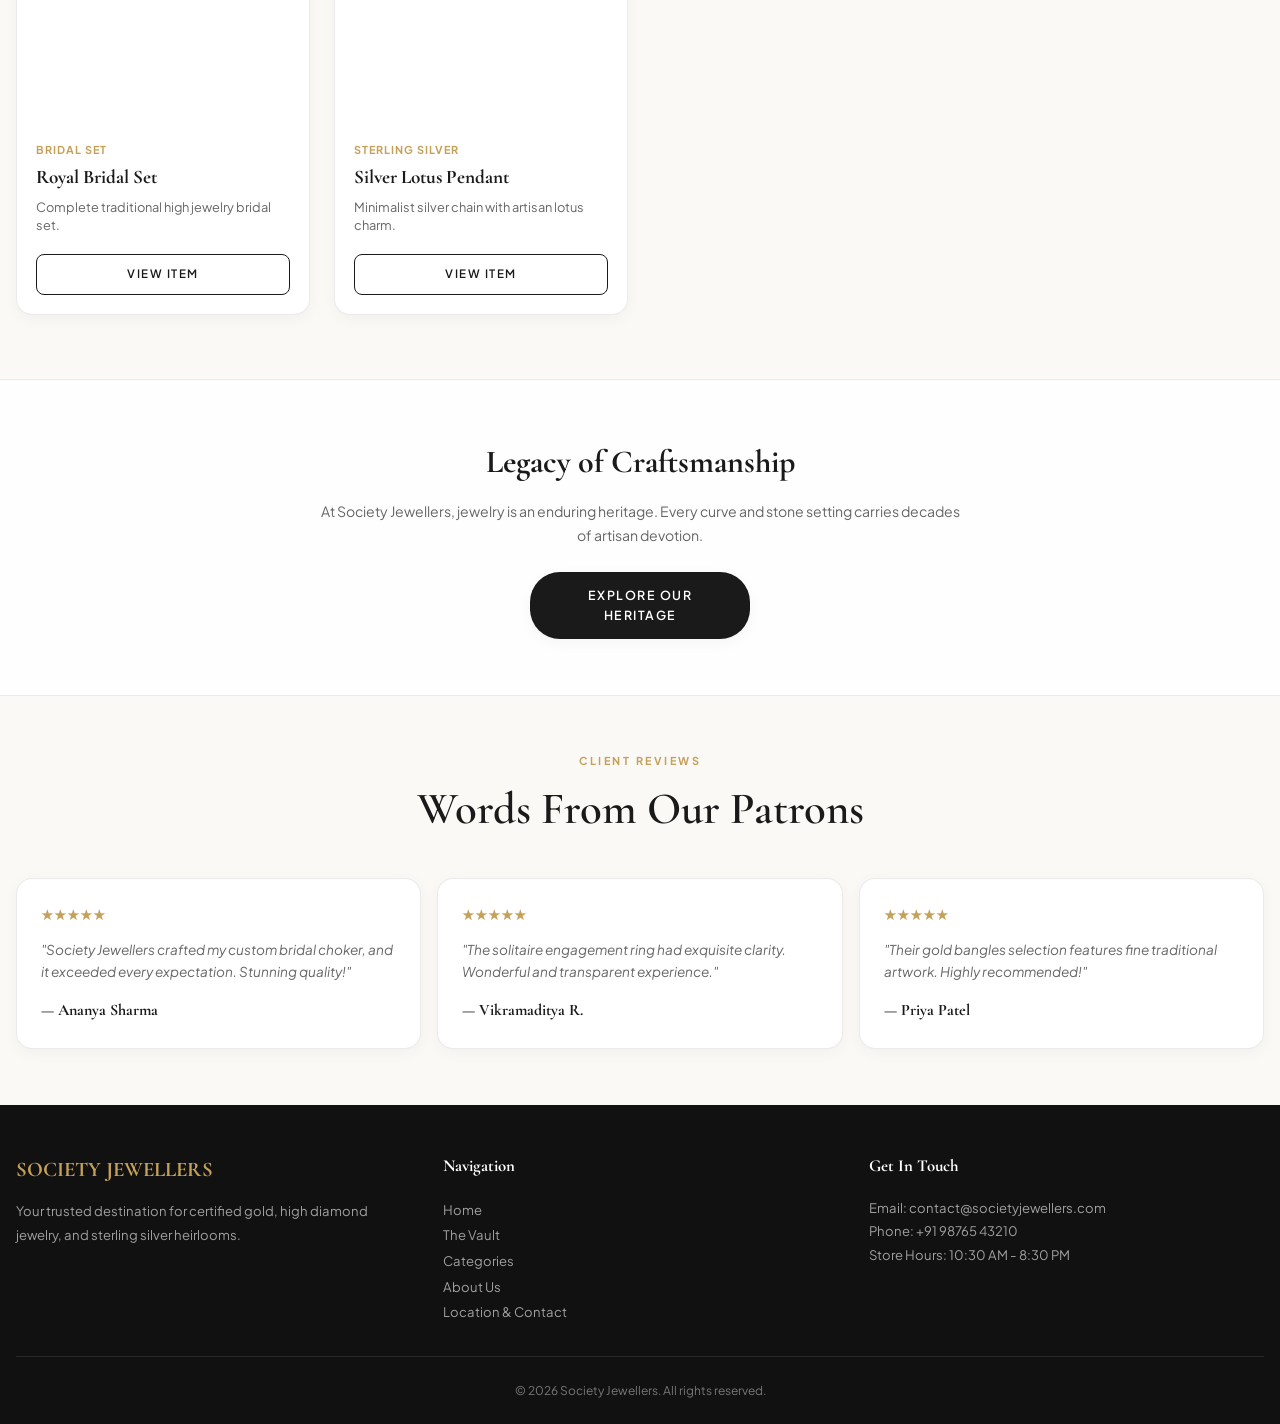
==== commit 6f40e59b: "Add files via upload" ====
--- a/index.html
+++ b/index.html
@@ -5,7 +5,7 @@
   <meta name="viewport" content="width=device-width, initial-scale=1.0, maximum-scale=5.0">
   <title>Society Jewellers | Timeless Luxury & Fine Jewelry</title>
   
-  <!-- Swiper.js CSS (Carousel) -->
+  <!-- Swiper.js CSS -->
   <link rel="stylesheet" href="https://cdn.jsdelivr.net/npm/swiper@11/swiper-bundle.min.css" />
 
   <!-- Google Fonts -->
@@ -70,9 +70,9 @@
       color: var(--primary-gold);
       text-align: center;
       padding: 0.5rem 1rem;
-      font-size: 0.72rem;
+      font-size: 0.7rem;
       font-weight: 600;
-      letter-spacing: 2px;
+      letter-spacing: 1.5px;
       text-transform: uppercase;
       position: relative;
       z-index: 1002;
@@ -83,7 +83,7 @@
       position: sticky;
       top: 0;
       width: 100%;
-      background: rgba(255, 255, 255, 0.92);
+      background: rgba(255, 255, 255, 0.94);
       backdrop-filter: blur(12px);
       -webkit-backdrop-filter: blur(12px);
       border-bottom: 1px solid var(--border-light);
@@ -103,7 +103,7 @@
 
     .brand-text {
       font-family: var(--font-heading);
-      font-size: clamp(1.3rem, 4vw, 1.8rem);
+      font-size: clamp(1.2rem, 4vw, 1.8rem);
       font-weight: 700;
       letter-spacing: 2px;
       color: var(--text-main);
@@ -115,11 +115,10 @@
       color: var(--primary-gold);
     }
 
-    /* Desktop & Mobile Search Integration */
     .nav-actions {
       display: flex;
       align-items: center;
-      gap: 0.8rem;
+      gap: 0.6rem;
     }
 
     .header-search-box {
@@ -128,12 +127,11 @@
       align-items: center;
     }
 
-    /* Mobile Search Toggle Button */
     .search-toggle-btn {
       background: var(--bg-subtle);
       border: 1px solid var(--border-light);
-      width: 42px;
-      height: 42px;
+      width: 44px;
+      height: 44px;
       border-radius: 50%;
       display: flex;
       align-items: center;
@@ -155,16 +153,15 @@
       fill: currentColor;
     }
 
-    /* Header Search Overlay Input (Mobile Dynamic Dropdown / Desktop Inline) */
     .header-search-input-wrapper {
       position: absolute;
       right: 0;
-      top: 50px;
+      top: 52px;
       width: min(320px, 85vw);
       background: var(--bg-surface);
       border: 1px solid var(--border-color);
       border-radius: var(--radius-md);
-      padding: 0.5rem;
+      padding: 0.4rem;
       box-shadow: var(--shadow-md);
       display: none;
       z-index: 1005;
@@ -173,11 +170,6 @@
     .header-search-input-wrapper.open {
       display: flex;
       animation: fadeIn 0.3s ease forwards;
-    }
-
-    @keyframes fadeIn {
-      from { opacity: 0; transform: translateY(-8px); }
-      to { opacity: 1; transform: translateY(0); }
     }
 
     .header-search-input-wrapper input {
@@ -230,67 +222,97 @@
       color: var(--primary-gold);
     }
 
-    /* Mobile Menu Toggle Button */
+    /* Mobile Hamburger Menu */
     .hamburger-btn {
       display: none;
-      background: none;
-      border: none;
+      background: var(--bg-subtle);
+      border: 1px solid var(--border-light);
       cursor: pointer;
-      width: 42px;
-      height: 42px;
+      width: 44px;
+      height: 44px;
       flex-direction: column;
       justify-content: center;
       align-items: center;
       gap: 5px;
       border-radius: 50%;
-      background: var(--bg-subtle);
+      transition: all 0.3s ease;
+      z-index: 1002;
     }
 
     .hamburger-btn span {
       display: block;
-      width: 20px;
+      width: 18px;
       height: 2px;
       background: var(--text-main);
       transition: all 0.3s ease;
-    }
-
-    /* 3. Hero Section (Mobile Screen Ratio Responsive) */
+      transform-origin: center;
+    }
+
+    .hamburger-btn.active span:nth-child(1) {
+      transform: translateY(7px) rotate(45deg);
+    }
+
+    .hamburger-btn.active span:nth-child(2) {
+      opacity: 0;
+    }
+
+    .hamburger-btn.active span:nth-child(3) {
+      transform: translateY(-7px) rotate(-45deg);
+    }
+
+    .nav-overlay {
+      position: fixed;
+      inset: 0;
+      background: rgba(0, 0, 0, 0.4);
+      backdrop-filter: blur(4px);
+      z-index: 1000;
+      opacity: 0;
+      pointer-events: none;
+      transition: opacity 0.3s ease;
+    }
+
+    .nav-overlay.active {
+      opacity: 1;
+      pointer-events: auto;
+    }
+
+    /* 3. Hero Section */
     .hero {
       position: relative;
-      min-height: calc(100dvh - 100px);
+      min-height: clamp(500px, 75vh, 700px);
       display: flex;
       align-items: center;
       justify-content: center;
-      padding: 3rem 1.5rem;
+      padding: 3rem 1.25rem;
       background: linear-gradient(135deg, #faf9f6 0%, #f4efe4 100%);
       text-align: center;
     }
 
     .hero-container {
-      max-width: 900px;
+      max-width: 800px;
     }
 
     .hero-badge {
       display: inline-block;
-      font-size: 0.72rem;
-      letter-spacing: 3px;
+      font-size: 0.68rem;
+      letter-spacing: 2.5px;
       text-transform: uppercase;
       color: var(--dark-gold);
       border: 1px solid var(--border-color);
-      background: rgba(255, 255, 255, 0.7);
-      padding: 0.4rem 1.2rem;
+      background: rgba(255, 255, 255, 0.85);
+      padding: 0.4rem 1.1rem;
       border-radius: var(--radius-lg);
-      margin-bottom: 1.5rem;
+      margin-bottom: 1.2rem;
       font-weight: 600;
     }
 
     .hero h1 {
       font-family: var(--font-heading);
-      font-size: clamp(2.5rem, 8vw, 4.8rem);
+      font-size: clamp(2.2rem, 7vw, 4.2rem);
       font-weight: 600;
-      line-height: 1.1;
-      color: var(--text-main);
-      margin-bottom: 1.2rem;
+      line-height: 1.15;
+      color: var(--text-main);
+      margin-bottom: 1rem;
       letter-spacing: -0.5px;
     }
 
@@ -301,62 +323,55 @@
     }
 
     .hero p {
-      font-size: clamp(0.95rem, 2.5vw, 1.15rem);
+      font-size: clamp(0.9rem, 2.5vw, 1.1rem);
       color: var(--text-muted);
-      margin-bottom: 2.2rem;
+      margin-bottom: 2rem;
       font-weight: 300;
-      max-width: 650px;
+      max-width: 600px;
       margin-left: auto;
       margin-right: auto;
     }
 
     .hero-actions {
       display: flex;
-      gap: 1rem;
+      gap: 0.8rem;
       justify-content: center;
       flex-wrap: wrap;
     }
 
-    .btn-primary {
-      background: var(--text-main);
-      color: #fff;
-      padding: 0.95rem 2.2rem;
+    .btn-primary, .btn-secondary {
+      padding: 0.85rem 1.8rem;
       border-radius: var(--radius-lg);
       text-decoration: none;
-      font-size: 0.8rem;
-      letter-spacing: 2px;
-      text-transform: uppercase;
-      font-weight: 600;
-      transition: all 0.3s ease;
-      box-shadow: var(--shadow-sm);
-      display: inline-flex;
-      align-items: center;
-      justify-content: center;
-      min-height: 48px;
-    }
-
-    .btn-primary:hover {
-      background: var(--primary-gold);
-      transform: translateY(-2px);
-      box-shadow: var(--shadow-lg);
-    }
-
-    .btn-secondary {
-      background: var(--bg-surface);
-      border: 1px solid var(--border-color);
-      color: var(--text-main);
-      padding: 0.95rem 2.2rem;
-      border-radius: var(--radius-lg);
-      text-decoration: none;
-      font-size: 0.8rem;
-      letter-spacing: 2px;
+      font-size: 0.78rem;
+      letter-spacing: 1.5px;
       text-transform: uppercase;
       font-weight: 600;
       transition: all 0.3s ease;
       display: inline-flex;
       align-items: center;
       justify-content: center;
-      min-height: 48px;
+      min-height: 46px;
+      flex: 1 1 auto;
+      max-width: 220px;
+    }
+
+    .btn-primary {
+      background: var(--text-main);
+      color: #fff;
+      box-shadow: var(--shadow-sm);
+    }
+
+    .btn-primary:hover {
+      background: var(--primary-gold);
+      transform: translateY(-2px);
+      box-shadow: var(--shadow-lg);
+    }
+
+    .btn-secondary {
+      background: var(--bg-surface);
+      border: 1px solid var(--border-color);
+      color: var(--text-main);
     }
 
     .btn-secondary:hover {
@@ -367,11 +382,11 @@
     /* 4. Value Highlights */
     .features-grid {
       max-width: 1300px;
-      margin: -2rem auto 4rem;
-      padding: 0 1.5rem;
+      margin: -1.5rem auto 3rem;
+      padding: 0 1rem;
       display: grid;
-      grid-template-columns: repeat(auto-fit, minmax(260px, 1fr));
-      gap: 1.5rem;
+      grid-template-columns: repeat(auto-fit, minmax(240px, 1fr));
+      gap: 1rem;
       position: relative;
       z-index: 10;
     }
@@ -380,63 +395,57 @@
       background: var(--bg-surface);
       border: 1px solid var(--border-light);
       border-radius: var(--radius-md);
-      padding: 2rem 1.5rem;
+      padding: 1.5rem 1rem;
       text-align: center;
       box-shadow: var(--shadow-sm);
       transition: all 0.3s ease;
     }
 
-    .feature-card:hover {
-      transform: translateY(-4px);
-      box-shadow: var(--shadow-md);
-      border-color: var(--border-color);
-    }
-
     .feature-icon {
-      width: 50px;
-      height: 50px;
+      width: 44px;
+      height: 44px;
       background: var(--bg-subtle);
       color: var(--primary-gold);
       border-radius: 50%;
       display: flex;
       align-items: center;
       justify-content: center;
-      margin: 0 auto 1.2rem;
-      font-size: 1.4rem;
+      margin: 0 auto 0.8rem;
+      font-size: 1.2rem;
     }
 
     .feature-card h3 {
       font-family: var(--font-heading);
-      font-size: 1.25rem;
-      margin-bottom: 0.4rem;
+      font-size: 1.15rem;
+      margin-bottom: 0.3rem;
       color: var(--text-main);
     }
 
     .feature-card p {
-      font-size: 0.82rem;
+      font-size: 0.8rem;
       color: var(--text-muted);
     }
 
     /* Section Typography */
     .section-title {
       text-align: center;
-      margin-bottom: 2.5rem;
+      margin-bottom: 2rem;
       padding: 0 1rem;
     }
 
     .section-tag {
-      font-size: 0.72rem;
-      letter-spacing: 3px;
+      font-size: 0.68rem;
+      letter-spacing: 2.5px;
       text-transform: uppercase;
       color: var(--primary-gold);
       font-weight: 700;
       display: block;
-      margin-bottom: 0.4rem;
+      margin-bottom: 0.3rem;
     }
 
     .section-title h2 {
       font-family: var(--font-heading);
-      font-size: clamp(2rem, 5vw, 3rem);
+      font-size: clamp(1.8rem, 5vw, 2.8rem);
       font-weight: 600;
       color: var(--text-main);
     }
@@ -444,40 +453,35 @@
     /* 5. Categories Grid */
     .categories-section {
       max-width: 1300px;
-      margin: 4rem auto;
-      padding: 0 1.5rem;
+      margin: 3rem auto;
+      padding: 0 1rem;
     }
 
     .category-grid {
       display: grid;
-      grid-template-columns: repeat(auto-fit, minmax(280px, 1fr));
-      gap: 1.5rem;
+      grid-template-columns: repeat(2, 1fr);
+      gap: 0.8rem;
     }
 
     .cat-card {
       position: relative;
-      height: 280px;
+      height: 180px;
       border-radius: var(--radius-md);
       overflow: hidden;
       display: flex;
       align-items: flex-end;
-      padding: 1.8rem;
+      padding: 1rem;
       text-decoration: none;
       background-size: cover;
       background-position: center;
-      transition: all 0.4s ease;
+      transition: all 0.3s ease;
       box-shadow: var(--shadow-sm);
-    }
-
-    .cat-card:hover {
-      transform: scale(1.02);
-      box-shadow: var(--shadow-md);
     }
 
     .cat-overlay {
       position: absolute;
       inset: 0;
-      background: linear-gradient(to top, rgba(0,0,0,0.7) 0%, rgba(0,0,0,0.05) 70%);
+      background: linear-gradient(to top, rgba(0,0,0,0.75) 0%, rgba(0,0,0,0.05) 80%);
     }
 
     .cat-card h3 {
@@ -485,8 +489,8 @@
       z-index: 2;
       font-family: var(--font-heading);
       color: #ffffff;
-      font-size: 1.5rem;
-      letter-spacing: 1px;
+      font-size: 1.15rem;
+      letter-spacing: 0.5px;
       font-weight: 600;
     }
 
@@ -500,12 +504,12 @@
     /* 6. Carousel Section */
     .swipe-section {
       max-width: 1300px;
-      margin: 5rem auto;
-      padding: 0 1.5rem;
+      margin: 3.5rem auto;
+      padding: 0 1rem;
     }
 
     .collectionSwiper {
-      padding: 1.5rem 0 3.5rem;
+      padding: 0.5rem 0 3rem;
     }
 
     .swiper-slide.card {
@@ -520,14 +524,8 @@
       box-shadow: var(--shadow-sm);
     }
 
-    .swiper-slide.card:hover {
-      border-color: var(--border-color);
-      box-shadow: var(--shadow-md);
-      transform: translateY(-4px);
-    }
-
     .card-img-placeholder {
-      height: 260px;
+      height: 200px;
       position: relative;
       background-size: cover;
       background-position: center;
@@ -535,20 +533,20 @@
 
     .badge {
       position: absolute;
-      top: 15px; left: 15px;
-      background: rgba(255, 255, 255, 0.9);
+      top: 10px; left: 10px;
+      background: rgba(255, 255, 255, 0.92);
       border: 1px solid var(--border-color);
       color: var(--dark-gold);
-      font-size: 0.65rem;
-      letter-spacing: 1.5px;
+      font-size: 0.6rem;
+      letter-spacing: 1px;
       text-transform: uppercase;
-      padding: 0.3rem 0.8rem;
+      padding: 0.25rem 0.6rem;
       border-radius: 20px;
       font-weight: 700;
     }
 
     .card-info {
-      padding: 1.5rem;
+      padding: 1.2rem;
       display: flex;
       flex-direction: column;
       flex-grow: 1;
@@ -556,40 +554,39 @@
     }
 
     .category-tag {
-      font-size: 0.75rem;
-      letter-spacing: 1.5px;
+      font-size: 0.68rem;
+      letter-spacing: 1px;
       text-transform: uppercase;
       color: var(--primary-gold);
       font-weight: 700;
-      margin-bottom: 0.4rem;
+      margin-bottom: 0.2rem;
       display: block;
     }
 
     .card-info h3 {
       font-family: var(--font-heading);
-      font-size: 1.3rem;
-      margin-bottom: 0.5rem;
+      font-size: 1.2rem;
+      margin-bottom: 0.4rem;
       color: var(--text-main);
     }
 
     .card-info p {
-      font-size: 0.85rem;
+      font-size: 0.8rem;
       color: var(--text-muted);
-      line-height: 1.5;
-      margin-bottom: 1.5rem;
-      font-weight: 400;
+      line-height: 1.4;
+      margin-bottom: 1.2rem;
     }
 
     .btn-sm {
       display: inline-block;
       width: 100%;
       text-align: center;
-      padding: 0.75rem 0;
+      padding: 0.65rem 0;
       border: 1px solid var(--text-main);
       color: var(--text-main);
       text-decoration: none;
-      font-size: 0.75rem;
-      letter-spacing: 2px;
+      font-size: 0.72rem;
+      letter-spacing: 1.5px;
       text-transform: uppercase;
       border-radius: var(--radius-sm);
       transition: all 0.3s ease;
@@ -601,46 +598,50 @@
       color: #fff;
     }
 
-    /* Carousel Placeholder Images */
     .gold-necklace { background-image: url('https://images.unsplash.com/photo-1599643478518-a784e5dc4c8f?q=80&w=800&auto=format&fit=crop'); }
     .diamond-ring { background-image: url('https://images.unsplash.com/photo-1605100804763-247f67b3557e?q=80&w=800&auto=format&fit=crop'); }
     .bridal-choker { background-image: url('https://images.unsplash.com/photo-1535632066927-ab7c9ab60908?q=80&w=800&auto=format&fit=crop'); }
     .gold-bangles { background-image: url('https://images.unsplash.com/photo-1611591475196-8575a069a3cf?q=80&w=800&auto=format&fit=crop'); }
-    .diamond-earrings { background-image: url('https://images.unsplash.com/photo-1630019852942-f89202989a59?q=80&w=800&auto=format&fit=crop'); }
-
-    .swiper-button-next, .swiper-button-prev { color: var(--text-main); }
-    .swiper-pagination-bullet-active { background: var(--primary-gold); }
+
+    .swiper-button-next, .swiper-button-prev {
+      color: var(--text-main);
+      display: none;
+    }
+
+    .swiper-pagination-bullet-active {
+      background: var(--primary-gold);
+    }
 
     /* 7. Dedicated Search Engine Section */
     .search-page-hero {
       background: var(--bg-subtle);
       border-top: 1px solid var(--border-light);
       border-bottom: 1px solid var(--border-light);
-      padding: 4rem 1.5rem 2rem;
+      padding: 3rem 1rem 1.5rem;
       text-align: center;
     }
 
     .quick-tags {
       display: flex;
-      gap: 0.6rem;
+      gap: 0.4rem;
       justify-content: center;
       flex-wrap: wrap;
-      margin-top: 1.5rem;
+      margin-top: 1.2rem;
     }
 
     .tag-btn {
       background: var(--bg-surface);
       border: 1px solid var(--border-light);
       color: var(--text-muted);
-      padding: 0.5rem 1.2rem;
+      padding: 0.45rem 0.9rem;
       border-radius: var(--radius-lg);
-      font-size: 0.75rem;
-      letter-spacing: 1px;
+      font-size: 0.7rem;
+      letter-spacing: 0.5px;
       text-transform: uppercase;
       cursor: pointer;
       font-weight: 600;
       transition: all 0.3s ease;
-      min-height: 38px;
+      min-height: 36px;
     }
 
     .tag-btn.active, .tag-btn:hover {
@@ -651,125 +652,126 @@
 
     .search-results-section {
       max-width: 1300px;
-      margin: 3rem auto 5rem;
-      padding: 0 1.5rem;
+      margin: 2.5rem auto 4rem;
+      padding: 0 1rem;
     }
 
     .results-header h3 {
       font-family: var(--font-heading);
       color: var(--text-main);
-      font-size: 1.3rem;
-      margin-bottom: 2rem;
+      font-size: 1.2rem;
+      margin-bottom: 1.5rem;
     }
 
     .dedicated-results-grid {
       display: grid;
-      grid-template-columns: repeat(auto-fill, minmax(270px, 1fr));
-      gap: 1.5rem;
+      grid-template-columns: repeat(2, 1fr);
+      gap: 0.8rem;
     }
 
     /* 8. About Banner */
     .about-banner {
-      background: linear-gradient(rgba(255,255,255,0.85), rgba(255,255,255,0.85)), url('https://images.unsplash.com/photo-1515562141207-7a88fb7ce338?q=80&w=1600&auto=format&fit=crop');
+      background: linear-gradient(rgba(255,255,255,0.88), rgba(255,255,255,0.88)), url('https://images.unsplash.com/photo-1515562141207-7a88fb7ce338?q=80&w=1600&auto=format&fit=crop');
       background-size: cover;
       background-position: center;
-      padding: 5rem 1.5rem;
+      padding: 3.5rem 1rem;
       text-align: center;
       border-top: 1px solid var(--border-light);
       border-bottom: 1px solid var(--border-light);
     }
 
     .about-content {
-      max-width: 700px;
+      max-width: 650px;
       margin: 0 auto;
     }
 
     .about-content h2 {
       font-family: var(--font-heading);
-      font-size: 2.4rem;
-      color: var(--text-main);
-      margin-bottom: 1rem;
+      font-size: 2rem;
+      color: var(--text-main);
+      margin-bottom: 0.8rem;
     }
 
     .about-content p {
       color: var(--text-muted);
-      font-size: 0.95rem;
-      line-height: 1.8;
-      margin-bottom: 2rem;
+      font-size: 0.88rem;
+      line-height: 1.7;
+      margin-bottom: 1.5rem;
     }
 
     /* 9. Testimonials */
     .testimonials-section {
       max-width: 1300px;
-      margin: 5rem auto;
-      padding: 0 1.5rem;
+      margin: 3.5rem auto;
+      padding: 0 1rem;
     }
 
     .testimonials-grid {
       display: grid;
-      grid-template-columns: repeat(auto-fit, minmax(280px, 1fr));
-      gap: 1.5rem;
+      grid-template-columns: repeat(auto-fit, minmax(260px, 1fr));
+      gap: 1rem;
     }
 
     .testi-card {
       background: var(--bg-surface);
       border: 1px solid var(--border-light);
       border-radius: var(--radius-md);
-      padding: 2rem;
+      padding: 1.5rem;
       box-shadow: var(--shadow-sm);
     }
 
     .testi-card .stars {
       color: var(--primary-gold);
-      margin-bottom: 1rem;
+      margin-bottom: 0.8rem;
+      font-size: 0.9rem;
     }
 
     .testi-card p {
-      font-size: 0.9rem;
+      font-size: 0.85rem;
       color: var(--text-muted);
       font-style: italic;
-      margin-bottom: 1.5rem;
+      margin-bottom: 1rem;
     }
 
     .testi-card h5 {
       font-family: var(--font-heading);
       color: var(--text-main);
-      font-size: 1.1rem;
+      font-size: 1rem;
     }
 
     /* 10. Footer */
     .footer {
       background: #111111;
       color: #ffffff;
-      padding: 4rem 1.5rem 2rem;
+      padding: 3rem 1rem 1.5rem;
     }
 
     .footer-container {
       max-width: 1300px;
       margin: 0 auto;
       display: grid;
-      grid-template-columns: repeat(auto-fit, minmax(240px, 1fr));
-      gap: 2.5rem;
-      margin-bottom: 3rem;
+      grid-template-columns: repeat(auto-fit, minmax(200px, 1fr));
+      gap: 2rem;
+      margin-bottom: 2rem;
     }
 
     .footer-col h3 {
       font-family: var(--font-heading);
       color: var(--primary-gold);
-      font-size: 1.5rem;
-      margin-bottom: 1rem;
+      font-size: 1.3rem;
+      margin-bottom: 0.8rem;
     }
 
     .footer-col h4 {
       font-family: var(--font-heading);
       color: #fff;
-      font-size: 1.1rem;
-      margin-bottom: 1.2rem;
+      font-size: 1.05rem;
+      margin-bottom: 1rem;
     }
 
     .footer-col p, .footer-col ul li a {
       color: #a0a0a0;
-      font-size: 0.85rem;
+      font-size: 0.82rem;
       line-height: 1.8;
       text-decoration: none;
     }
@@ -785,27 +787,58 @@
     .footer-bottom {
       max-width: 1300px;
       margin: 0 auto;
-      padding-top: 2rem;
+      padding-top: 1.5rem;
       border-top: 1px solid rgba(255,255,255,0.1);
       text-align: center;
       color: #777777;
-      font-size: 0.78rem;
-    }
-
-    /* Mobile Responsive Customizations */
+      font-size: 0.75rem;
+    }
+
+    /* Responsive Breakpoints */
+    @media (min-width: 768px) {
+      .category-grid {
+        grid-template-columns: repeat(3, 1fr);
+        gap: 1.2rem;
+      }
+
+      .cat-card {
+        height: 240px;
+        padding: 1.5rem;
+      }
+
+      .cat-card h3 {
+        font-size: 1.4rem;
+      }
+
+      .card-img-placeholder {
+        height: 240px;
+      }
+
+      .dedicated-results-grid {
+        grid-template-columns: repeat(auto-fill, minmax(260px, 1fr));
+        gap: 1.5rem;
+      }
+
+      .swiper-button-next, .swiper-button-prev {
+        display: flex;
+      }
+    }
+
     @media (max-width: 900px) {
       .nav-links {
         position: fixed;
         top: 0; 
         right: -100%;
         width: 80%; 
+        max-width: 320px;
         height: 100vh;
         background: var(--bg-surface);
         flex-direction: column;
         justify-content: center;
-        transition: right 0.4s ease;
-        box-shadow: -10px 0 30px rgba(0,0,0,0.1);
+        transition: right 0.4s cubic-bezier(0.4, 0, 0.2, 1);
+        box-shadow: -10px 0 30px rgba(0,0,0,0.15);
         z-index: 1001;
+        padding: 2rem;
       }
 
       .nav-links.active { 
@@ -816,7 +849,6 @@
         display: flex; 
       }
 
-      /* Expanded Search Bar Styling on Desktop vs Mobile Toggle */
       .header-search-input-wrapper {
         position: fixed;
         top: 65px;
@@ -825,23 +857,28 @@
         width: 90%;
       }
     }
+
+    @keyframes fadeIn {
+      from { opacity: 0; transform: translateY(-4px); }
+      to { opacity: 1; transform: translateY(0); }
+    }
   </style>
 </head>
 <body>
 
   <!-- Top Announcement Bar -->
   <div class="announcement-bar">
-    ✨ Festival Offer: Complimentary Insured Worldwide Delivery ✨
+    ✨ 100% Transparent Process & Hallmarked Products ✨
   </div>
+
+  <div class="nav-overlay" id="navOverlay"></div>
 
   <!-- Modern Header -->
   <header class="navbar">
     <div class="nav-container">
       <a href="index.html" class="brand-text">SOCIETY <span>JEWELLERS</span></a>
 
-      <!-- Desktop & Mobile Controls -->
       <div class="nav-actions">
-        <!-- Search Icon Toggle for Mobile & Desktop -->
         <div class="header-search-box">
           <button class="search-toggle-btn" id="searchToggleBtn" aria-label="Open Search">
             <svg viewBox="0 0 24 24">
@@ -854,7 +891,6 @@
           </div>
         </div>
 
-        <!-- Hamburger Toggle Button -->
         <button class="hamburger-btn" id="hamburgerBtn" aria-label="Toggle Menu">
           <span></span>
           <span></span>
@@ -862,7 +898,6 @@
         </button>
       </div>
 
-      <!-- Navigation Links -->
       <nav class="nav-links" id="navLinks">
         <a href="index.html" class="active">Home</a>
         <a href="collections.html">The Vault</a>
@@ -949,11 +984,8 @@
 
     <div class="swiper collectionSwiper">
       <div class="swiper-wrapper">
-        
         <div class="swiper-slide card">
-          <div class="card-img-placeholder gold-necklace">
-            <span class="badge">Bestseller</span>
-          </div>
+          <div class="card-img-placeholder gold-necklace"><span class="badge">Bestseller</span></div>
           <div class="card-info">
             <span class="category-tag">22K Gold</span>
             <h3>Royal Temple Choker</h3>
@@ -963,9 +995,7 @@
         </div>
 
         <div class="swiper-slide card">
-          <div class="card-img-placeholder diamond-ring">
-            <span class="badge">Signature</span>
-          </div>
+          <div class="card-img-placeholder diamond-ring"><span class="badge">Signature</span></div>
           <div class="card-info">
             <span class="category-tag">Diamond</span>
             <h3>Celestial Oval Solitaire</h3>
@@ -975,9 +1005,7 @@
         </div>
 
         <div class="swiper-slide card">
-          <div class="card-img-placeholder bridal-choker">
-            <span class="badge">Heritage</span>
-          </div>
+          <div class="card-img-placeholder bridal-choker"><span class="badge">Heritage</span></div>
           <div class="card-info">
             <span class="category-tag">Polki & Kundan</span>
             <h3>Imperial Kundan Set</h3>
@@ -987,9 +1015,7 @@
         </div>
 
         <div class="swiper-slide card">
-          <div class="card-img-placeholder gold-bangles">
-            <span class="badge">Popular</span>
-          </div>
+          <div class="card-img-placeholder gold-bangles"><span class="badge">Popular</span></div>
           <div class="card-info">
             <span class="category-tag">22K Gold</span>
             <h3>Filigree Bangles</h3>
@@ -997,9 +1023,7 @@
             <a href="collections.html" class="btn-sm">View Item</a>
           </div>
         </div>
-
       </div>
-
       <div class="swiper-pagination"></div>
       <div class="swiper-button-next"></div>
       <div class="swiper-button-prev"></div>
@@ -1012,7 +1036,7 @@
       <span class="section-tag">Live Search</span>
       <h2>Search Our Entire Store</h2>
       
-      <div class="quick-tags">
+      <div class="quick-tags" id="quickTags">
         <button class="tag-btn active" data-filter="all">All</button>
         <button class="tag-btn" data-filter="gold">22K Gold</button>
         <button class="tag-btn" data-filter="silver">Sterling Silver</button>
@@ -1098,17 +1122,29 @@
   <!-- Swiper.js -->
   <script src="https://cdn.jsdelivr.net/npm/swiper@11/swiper-bundle.min.js"></script>
 
-  <!-- Functionality Scripts -->
+  <!-- JavaScript Functionality -->
   <script>
     // 1. Mobile Menu Drawer
     const hamburgerBtn = document.getElementById('hamburgerBtn');
     const navLinks = document.getElementById('navLinks');
-
-    hamburgerBtn.addEventListener('click', () => {
+    const navOverlay = document.getElementById('navOverlay');
+
+    function toggleMenu() {
+      hamburgerBtn.classList.toggle('active');
       navLinks.classList.toggle('active');
+      navOverlay.classList.toggle('active');
+    }
+
+    hamburgerBtn.addEventListener('click', toggleMenu);
+    navOverlay.addEventListener('click', toggleMenu);
+
+    navLinks.querySelectorAll('a').forEach(link => {
+      link.addEventListener('click', () => {
+        if (navLinks.classList.contains('active')) toggleMenu();
+      });
     });
 
-    // 2. Mobile & Desktop Search Bar Icon Toggle
+    // 2. Mobile & Desktop Header Search Toggle
     const searchToggleBtn = document.getElementById('searchToggleBtn');
     const headerSearchWrapper = document.getElementById('headerSearchWrapper');
     const headerSearchInput = document.getElementById('headerSearchInput');
@@ -1121,7 +1157,6 @@
       }
     });
 
-    // Close search dropdown on outside click
     document.addEventListener('click', (e) => {
       if (!searchToggleBtn.contains(e.target) && !headerSearchWrapper.contains(e.target)) {
         headerSearchWrapper.classList.remove('open');
@@ -1129,88 +1164,99 @@
       }
     });
 
-    // 3. Swiper Carousel
-    const swiper = new Swiper(".collectionSwiper", {
-      slidesPerView: 1,
-      spaceBetween: 20,
-      grabCursor: true,
-      loop: true,
-      autoplay: { delay: 3500, disableOnInteraction: false },
-      pagination: { el: ".swiper-pagination", clickable: true },
-      navigation: { nextEl: ".swiper-button-next", prevEl: ".swiper-button-prev" },
+    // 3. Swiper Carousel Setup
+    const swiper = new Swiper('.collectionSwiper', {
+      slidesPerView: 1.2,
+      spaceBetween: 16,
+      pagination: {
+        el: '.swiper-pagination',
+        clickable: true,
+      },
+      navigation: {
+        nextEl: '.swiper-button-next',
+        prevEl: '.swiper-button-prev',
+      },
       breakpoints: {
-        640: { slidesPerView: 2, spaceBetween: 20 },
-        1024: { slidesPerView: 3, spaceBetween: 25 },
-      },
+        576: {
+          slidesPerView: 2,
+          spaceBetween: 20,
+        },
+        900: {
+          slidesPerView: 3,
+          spaceBetween: 24,
+        },
+        1200: {
+          slidesPerView: 4,
+          spaceBetween: 24,
+        }
+      }
     });
 
-    // 4. Complete Collection Database
-    const fullCollectionDatabase = [
-      { name: "Royal Temple Choker", category: "gold", tag: "22K Gold", desc: "Antique matte-finish gold choker featuring traditional temple motifs.", img: "https://images.unsplash.com/photo-1599643478518-a784e5dc4c8f?q=80&w=800&auto=format&fit=crop" },
-      { name: "Filigree Heritage Bangles", category: "gold", tag: "22K Gold", desc: "Hand-carved gold bangles with delicate openwork detailing.", img: "https://images.unsplash.com/photo-1611591475196-8575a069a3cf?q=80&w=800&auto=format&fit=crop" },
-      { name: "Oxidized Silver Hasli", category: "silver", tag: "925 Silver", desc: "Artisanal neckpiece in 925 sterling silver with tribal patterns.", img: "https://images.unsplash.com/photo-1611591475196-8575a069a3cf?q=80&w=800&auto=format&fit=crop" },
-      { name: "Celestial Oval Solitaire", category: "diamond", tag: "Diamond", desc: "EF-VVS oval brilliant-cut diamond mounted on a slim platinum band.", img: "https://images.unsplash.com/photo-1605100804763-247f67b3557e?q=80&w=800&auto=format&fit=crop" },
-      { name: "Imperial Kundan Bridal Set", category: "kundan", tag: "Polki & Kundan", desc: "Uncut diamond Polki necklace strung with natural emerald beads.", img: "https://images.unsplash.com/photo-1535632066927-ab7c9ab60908?q=80&w=800&auto=format&fit=crop" },
-      { name: "The Noor Royal Bridal Set", category: "bridal", tag: "Bridal Set", desc: "Comprehensive grand bridal jewelry suite for royal wedding occasions.", img: "https://images.unsplash.com/photo-1515562141207-7a88fb7ce338?q=80&w=800&auto=format&fit=crop" }
+    // 4. Products Data & Interactive Search
+    const products = [
+      { id: 1, name: "Royal Temple Choker", category: "gold", tag: "22K Gold", desc: "Antique matte-finish gold choker with ruby accents.", img: "gold-necklace" },
+      { id: 2, name: "Celestial Oval Solitaire", category: "diamond", tag: "Diamond", desc: "EF-VVS oval diamond mounted on a platinum band.", img: "diamond-ring" },
+      { id: 3, name: "Imperial Kundan Set", category: "kundan", tag: "Polki & Kundan", desc: "Uncut diamond Polki necklace with emerald beads.", img: "bridal-choker" },
+      { id: 4, name: "Filigree Bangles", category: "gold", tag: "22K Gold", desc: "Hand-carved pair of gold bangles with lacework.", img: "gold-bangles" },
+      { id: 5, name: "Royal Bridal Set", category: "bridal", tag: "Bridal Set", desc: "Complete traditional high jewelry bridal set.", img: "bridal-choker" },
+      { id: 6, name: "Silver Lotus Pendant", category: "silver", tag: "Sterling Silver", desc: "Minimalist silver chain with artisan lotus charm.", img: "gold-necklace" }
     ];
 
-    const resultsGrid = document.getElementById('dedicatedResultsGrid');
+    const dedicatedResultsGrid = document.getElementById('dedicatedResultsGrid');
     const resultsCount = document.getElementById('resultsCount');
-    const tagBtns = document.querySelectorAll('.tag-btn');
-    let activeFilter = 'all';
-
-    function renderItems(items) {
-      resultsCount.textContent = `Showing ${items.length} design${items.length === 1 ? '' : 's'}`;
-      
-      if (items.length === 0) {
-        resultsGrid.innerHTML = `<p style="grid-column: 1/-1; text-align: center; padding: 2rem; color: var(--text-muted);">No designs found matching your search.</p>`;
-        return;
-      }
-
-      resultsGrid.innerHTML = items.map(item => `
+    const tagButtons = document.querySelectorAll('.tag-btn');
+
+    function renderProducts(items) {
+      dedicatedResultsGrid.innerHTML = items.map(item => `
         <div class="swiper-slide card">
-          <div class="card-img-placeholder" style="background-image: url('${item.img}');">
-            <span class="badge">${item.tag}</span>
-          </div>
+          <div class="card-img-placeholder ${item.img}"></div>
           <div class="card-info">
             <span class="category-tag">${item.tag}</span>
             <h3>${item.name}</h3>
             <p>${item.desc}</p>
-            <a href="collections.html" class="btn-sm">View Details</a>
+            <a href="collections.html" class="btn-sm">View Item</a>
           </div>
         </div>
       `).join('');
-    }
-
-    function filterJewelry() {
-      const query = headerSearchInput.value.toLowerCase().trim();
-      const filtered = fullCollectionDatabase.filter(item => {
-        const matchesQuery = item.name.toLowerCase().includes(query) || 
-                             item.category.toLowerCase().includes(query) ||
-                             item.desc.toLowerCase().includes(query);
-        const matchesTag = activeFilter === 'all' || item.category === activeFilter;
-        return matchesQuery && matchesTag;
-      });
-      renderItems(filtered);
-    }
-
-    headerSearchInput.addEventListener('input', () => {
-      filterJewelry();
-      if (headerSearchInput.value.trim().length > 0) {
-        document.getElementById('search-section').scrollIntoView({ behavior: 'smooth' });
-      }
-    });
-
-    tagBtns.forEach(btn => {
+      resultsCount.textContent = `Showing ${items.length} collection ${items.length === 1 ? 'design' : 'designs'}`;
+    }
+
+    renderProducts(products);
+
+    // Tag Filtering
+    tagButtons.forEach(btn => {
       btn.addEventListener('click', () => {
-        tagBtns.forEach(b => b.classList.remove('active'));
+        tagButtons.forEach(b => b.classList.remove('active'));
         btn.classList.add('active');
-        activeFilter = btn.dataset.filter;
-        filterJewelry();
+        const filter = btn.dataset.filter;
+        
+        if (filter === 'all') {
+          renderProducts(products);
+        } else {
+          const filtered = products.filter(p => p.category === filter);
+          renderProducts(filtered);
+        }
       });
     });
 
-    renderItems(fullCollectionDatabase);
+    // Real-Time Header Search Link
+    headerSearchInput.addEventListener('input', (e) => {
+      const query = e.target.value.toLowerCase().trim();
+      tagButtons.forEach(b => b.classList.remove('active'));
+      tagButtons[0].classList.add('active');
+
+      const filtered = products.filter(p => 
+        p.name.toLowerCase().includes(query) || 
+        p.desc.toLowerCase().includes(query) || 
+        p.tag.toLowerCase().includes(query)
+      );
+      
+      renderProducts(filtered);
+      
+      if (query.length > 0) {
+        document.getElementById('search-section').scrollIntoView({ behavior: 'smooth' });
+      }
+    });
   </script>
 </body>
 </html>
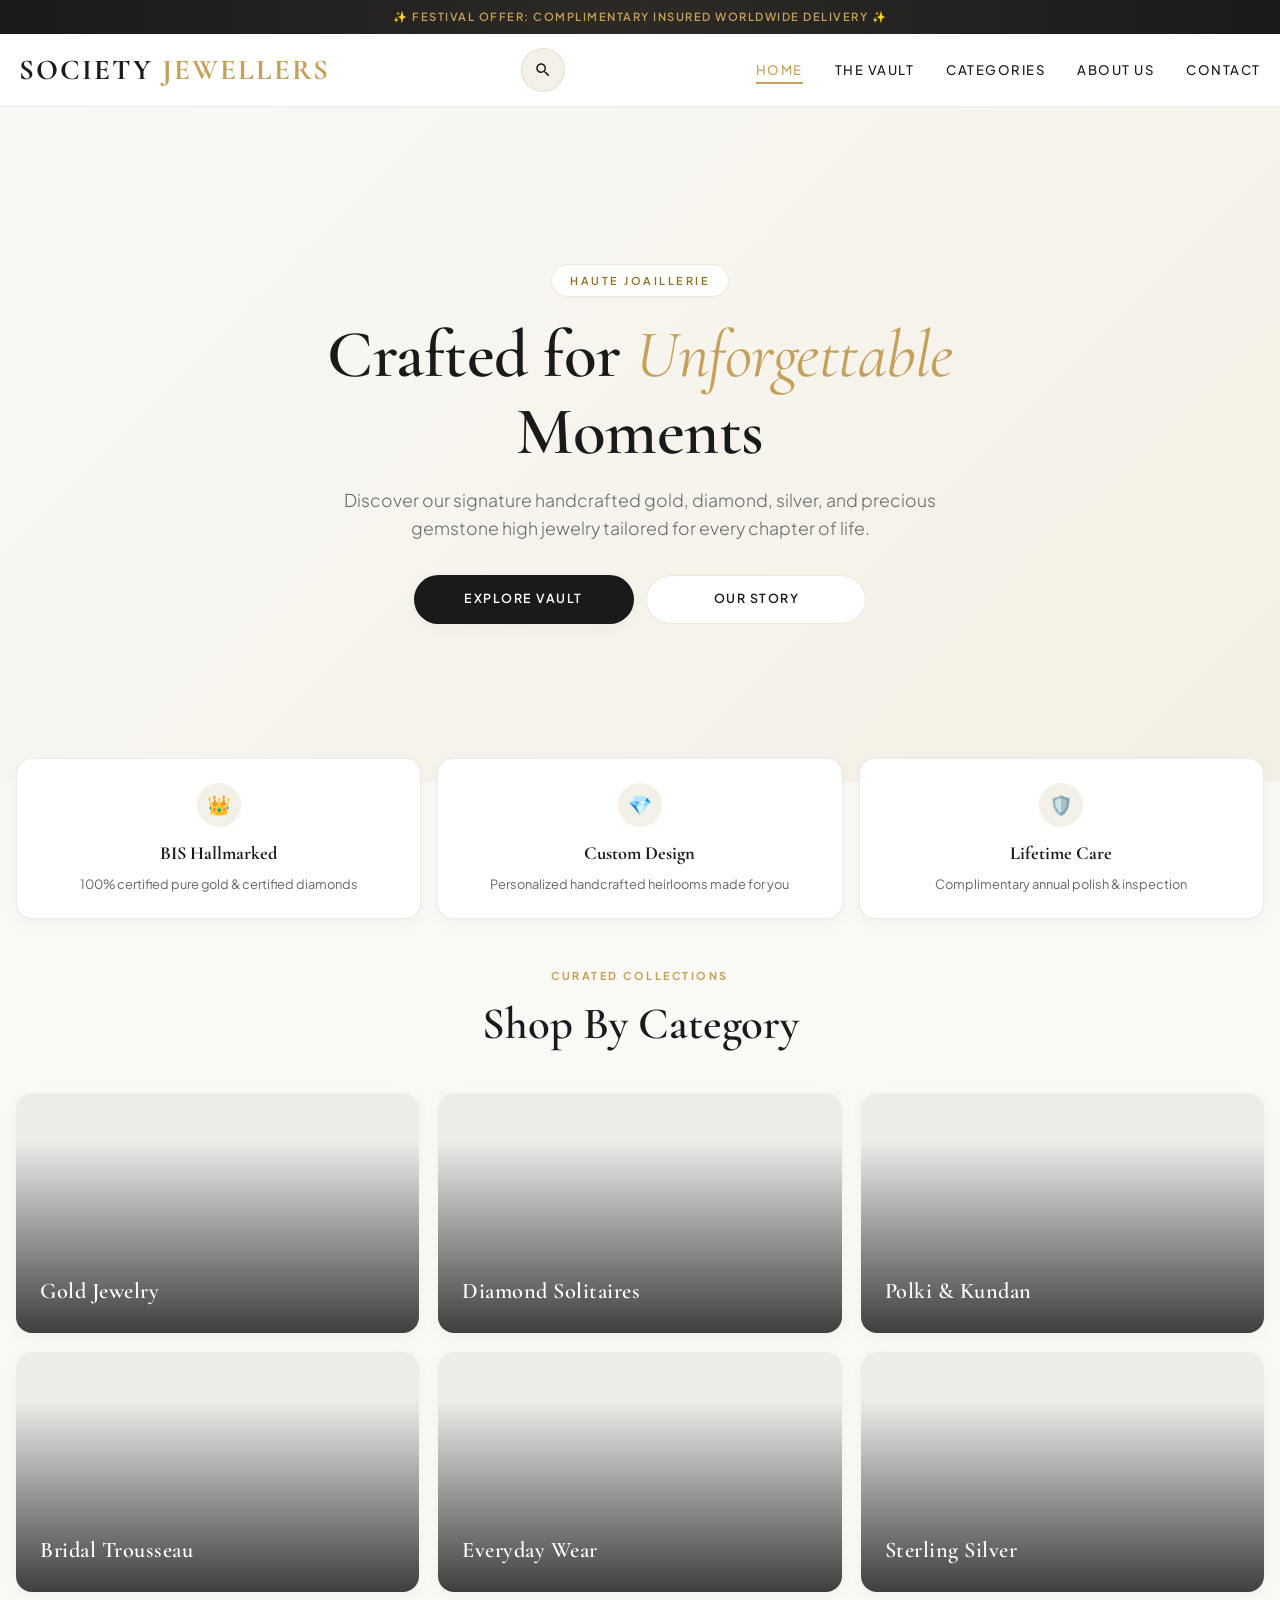
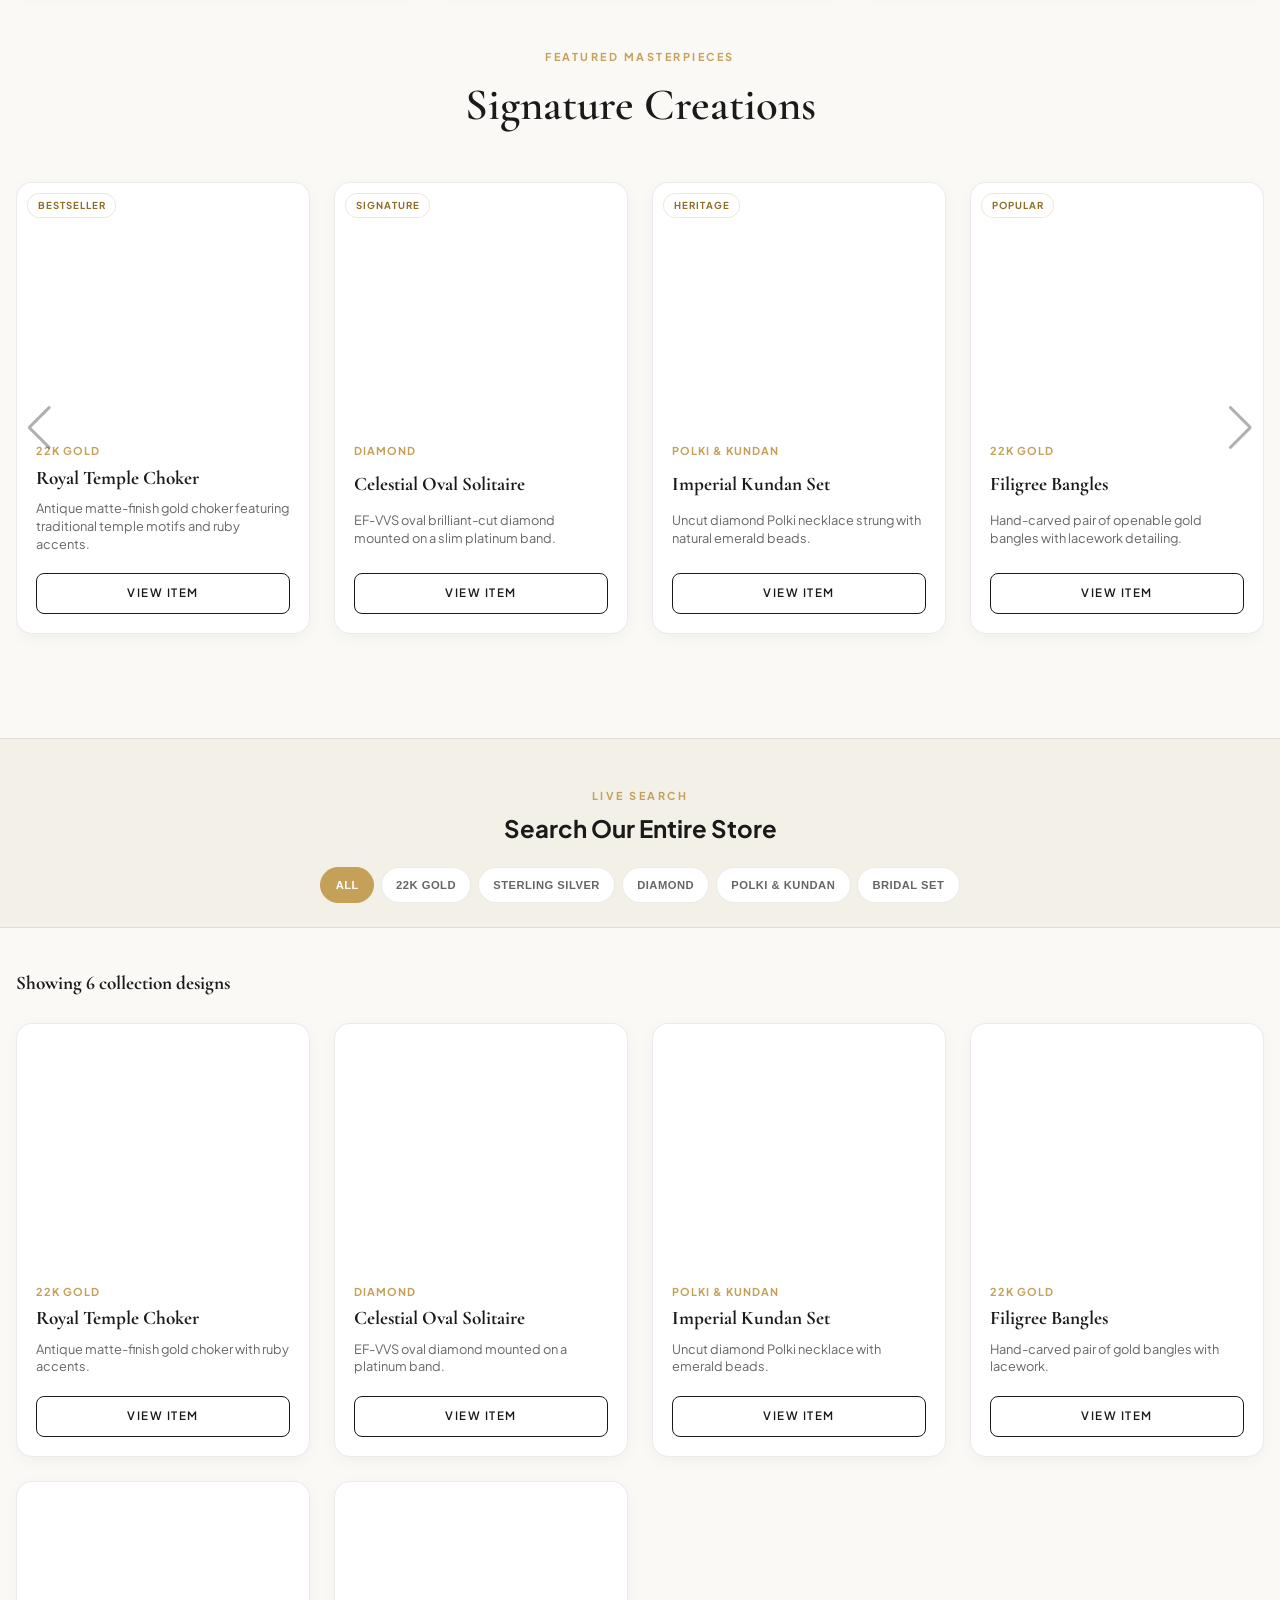
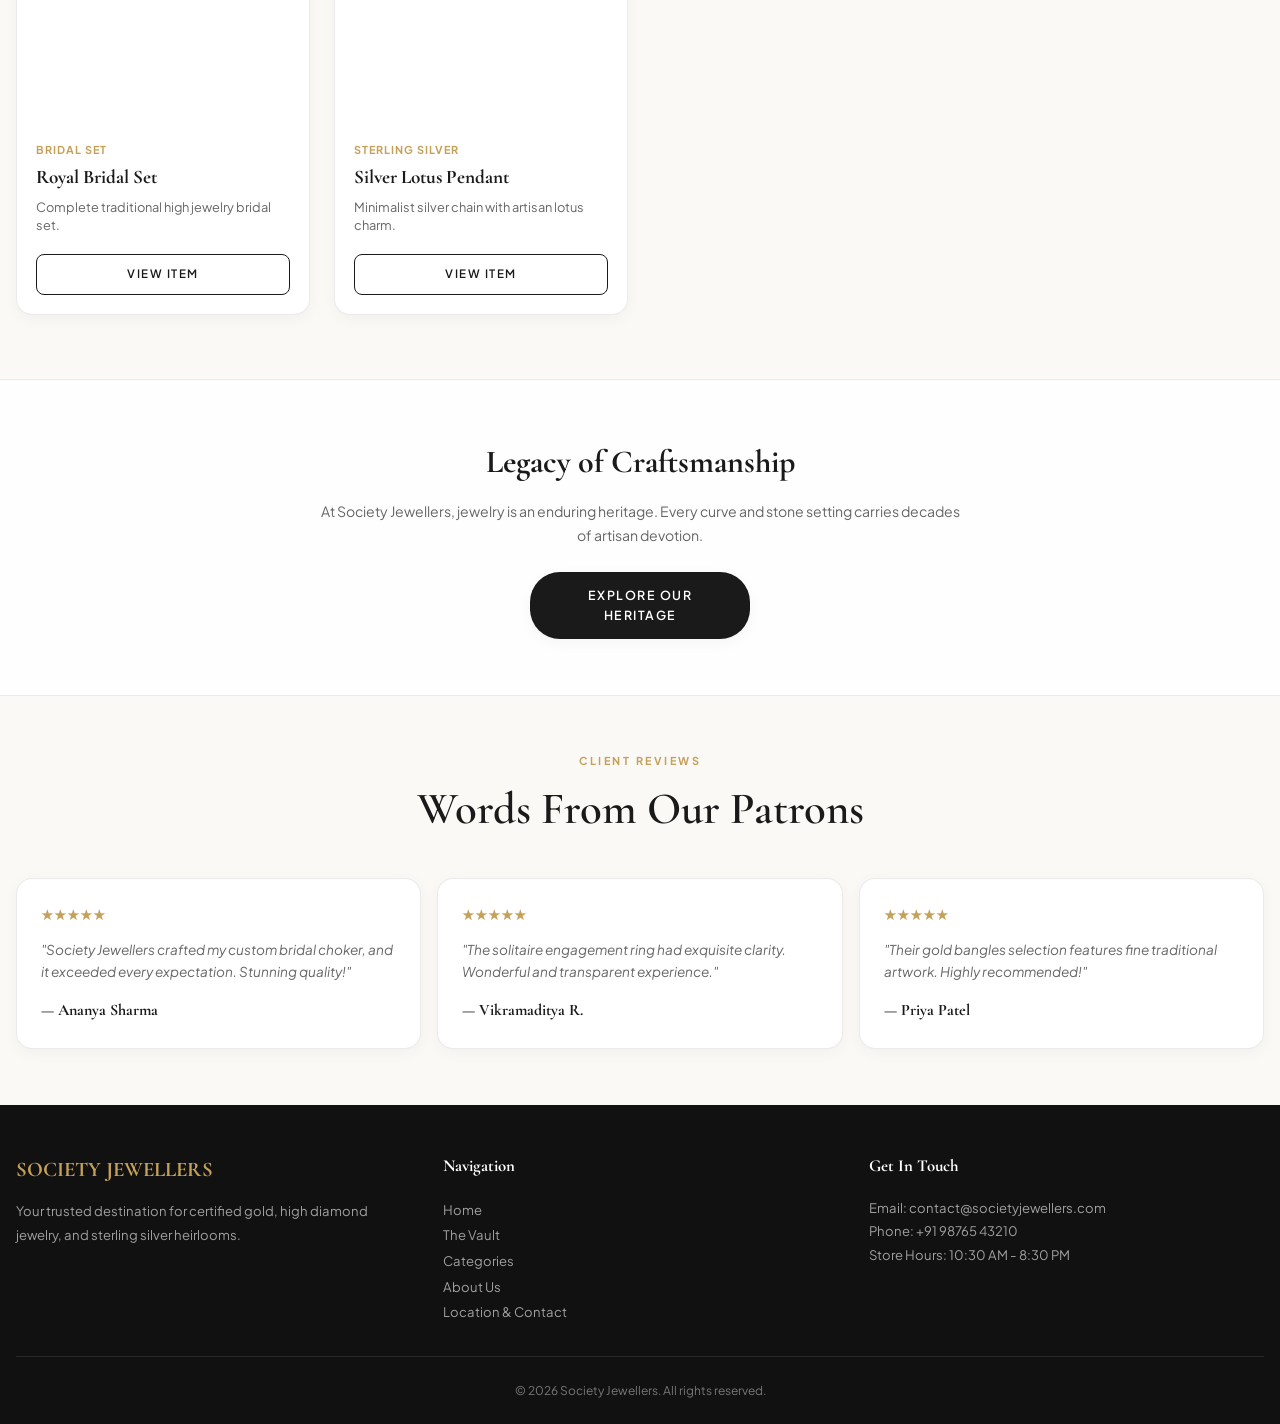
==== commit 76d609aa: "Add files via upload" ====
--- a/index.html
+++ b/index.html
@@ -2,7 +2,8 @@
 <html lang="en">
 <head>
   <meta charset="UTF-8">
-  <meta name="viewport" content="width=device-width, initial-scale=1.0, maximum-scale=5.0">
+  <!-- NON-ZOOMABLE VIEWPORT SETTINGS -->
+  <meta name="viewport" content="width=device-width, initial-scale=1.0, maximum-scale=1.0, minimum-scale=1.0, user-scalable=no">
   <title>Society Jewellers | Timeless Luxury & Fine Jewelry</title>
   
   <!-- Swiper.js CSS -->
@@ -14,6 +15,37 @@
   <link href="https://fonts.googleapis.com/css2?family=Cormorant+Garamond:ital,wght@0,400;0,600;0,700;1,400&family=Plus+Jakarta+Sans:wght@300;400;500;600;700&display=swap" rel="stylesheet">
 
   <style>
+    /* ==========================================================================
+       DISABLE COPY & DISABLE ZOOM CSS RESTRICTIONS
+       ========================================================================== */
+    html, body {
+      touch-action: manipulation; /* Prevents double-tap zoom on mobile */
+      -webkit-touch-callout: none; /* Disables iOS long-press callout menu */
+      -webkit-user-select: none;   /* Safari */
+      -khtml-user-select: none;    /* Konqueror HTML */
+      -moz-user-select: none;      /* Old Firefox */
+      -ms-user-select: none;       /* Internet Explorer/Edge */
+      user-select: none;           /* Non-selectable text globally */
+    }
+
+    /* Keep search inputs selectable so users can still type and edit query text */
+    input, textarea {
+      -webkit-user-select: text !important;
+      -moz-user-select: text !important;
+      -ms-user-select: text !important;
+      user-select: text !important;
+    }
+
+    /* Prevent image dragging/saving */
+    img {
+      -webkit-user-drag: none;
+      -khtml-user-drag: none;
+      -moz-user-drag: none;
+      -o-user-drag: none;
+      user-drag: none;
+      pointer-events: none;
+    }
+
     /* ==========================================================================
        LIGHT LUXE THEME & DESIGN SYSTEM
        ========================================================================== */
@@ -183,7 +215,6 @@
       color: var(--text-main);
     }
 
-    /* Navigation Links */
     .nav-links {
       display: flex;
       gap: 2rem;
@@ -222,7 +253,6 @@
       color: var(--primary-gold);
     }
 
-    /* Mobile Hamburger Menu */
     .hamburger-btn {
       display: none;
       background: var(--bg-subtle);
@@ -868,7 +898,7 @@
 
   <!-- Top Announcement Bar -->
   <div class="announcement-bar">
-    ✨ 100% Transparent Process & Hallmarked Products ✨
+    ✨ Festival Offer: Complimentary Insured Worldwide Delivery ✨
   </div>
 
   <div class="nav-overlay" id="navOverlay"></div>
@@ -1124,6 +1154,31 @@
 
   <!-- JavaScript Functionality -->
   <script>
+    // ==========================================================================
+    // PREVENT COPY & CONTEXT MENU JS
+    // ==========================================================================
+    
+    // Disable right click / context menu
+    document.addEventListener('contextmenu', function(e) {
+      e.preventDefault();
+    });
+
+    // Disable copy keyboard shortcuts (Ctrl+C, Cmd+C, Ctrl+U, Ctrl+S)
+    document.addEventListener('keydown', function(e) {
+      if ((e.ctrlKey || e.metaKey) && (e.key === 'c' || e.key === 'C' || e.key === 'u' || e.key === 'U' || e.key === 's' || e.key === 'S')) {
+        e.preventDefault();
+      }
+    });
+
+    // Prevent pinch-zoom on touch devices via gesture events
+    document.addEventListener('gesturestart', function(e) {
+      e.preventDefault();
+    });
+
+    // ==========================================================================
+    // SITE INTERACTION JS
+    // ==========================================================================
+    
     // 1. Mobile Menu Drawer
     const hamburgerBtn = document.getElementById('hamburgerBtn');
     const navLinks = document.getElementById('navLinks');
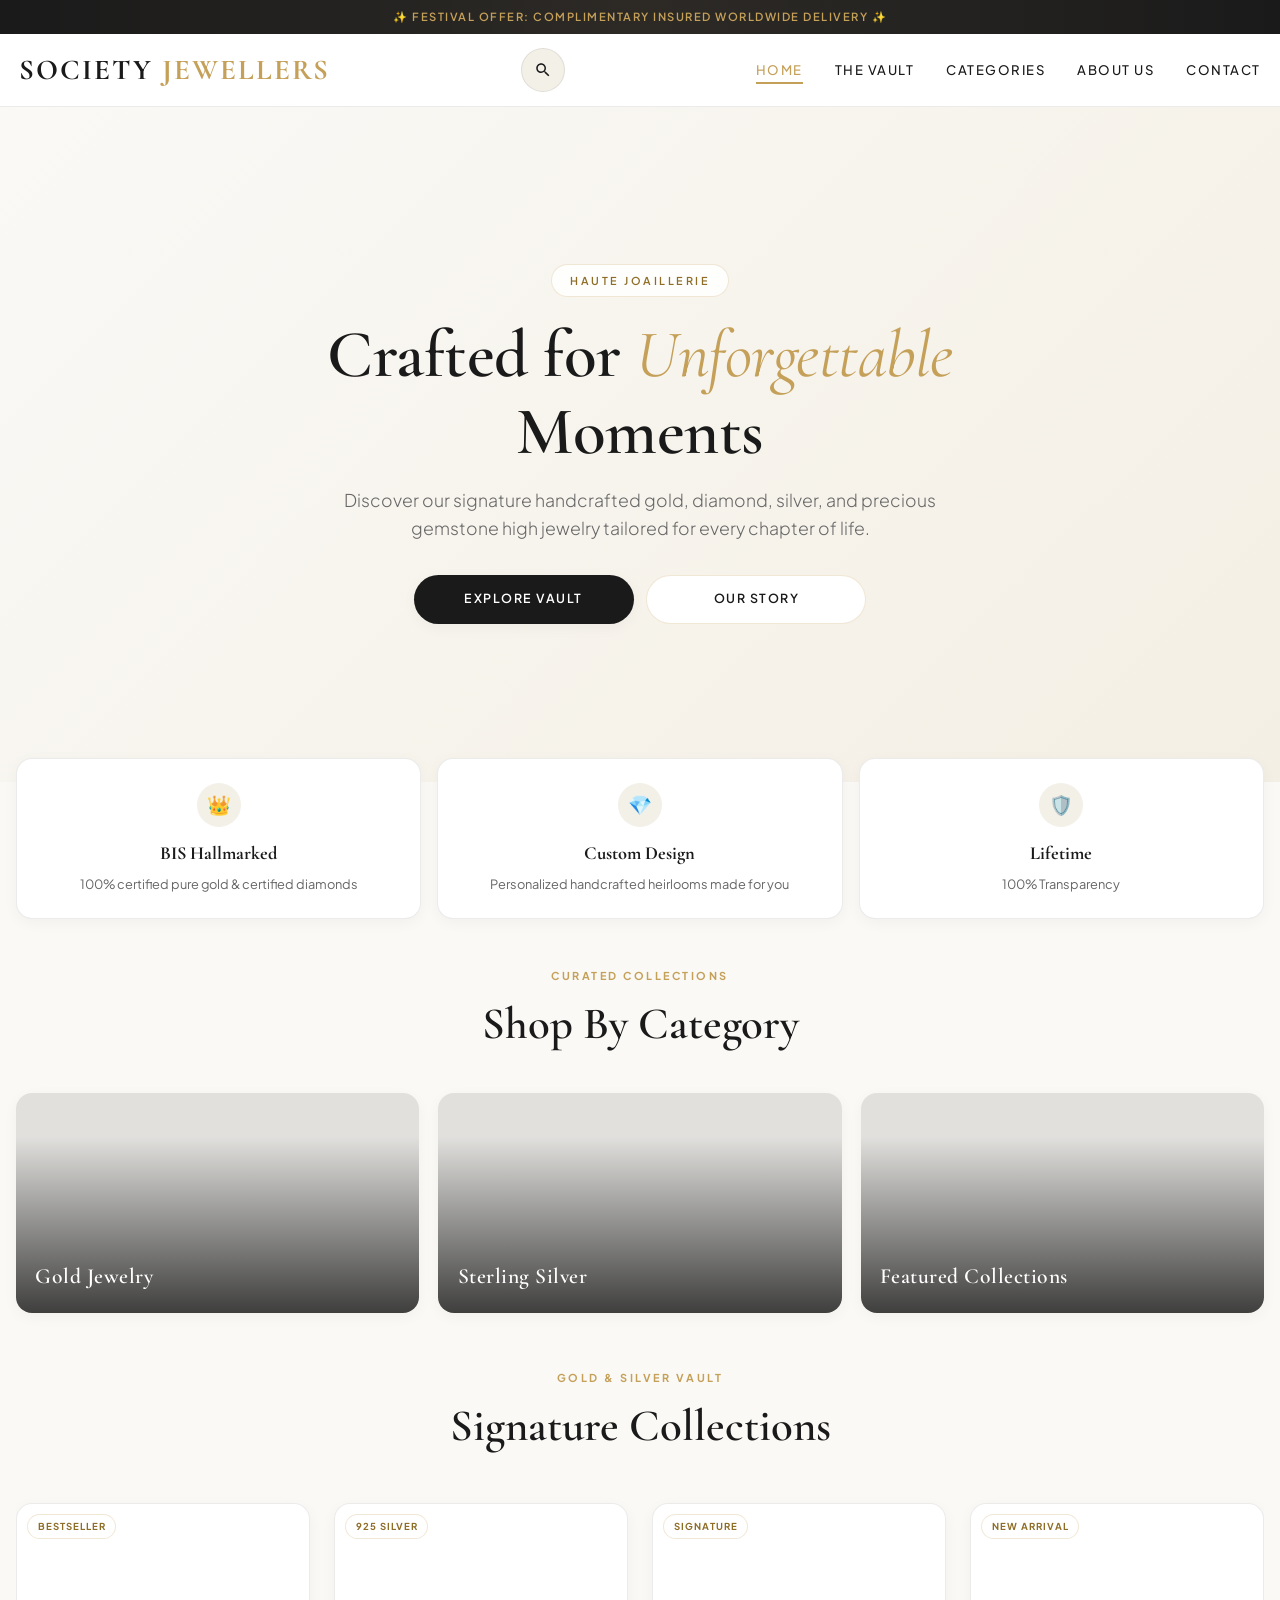
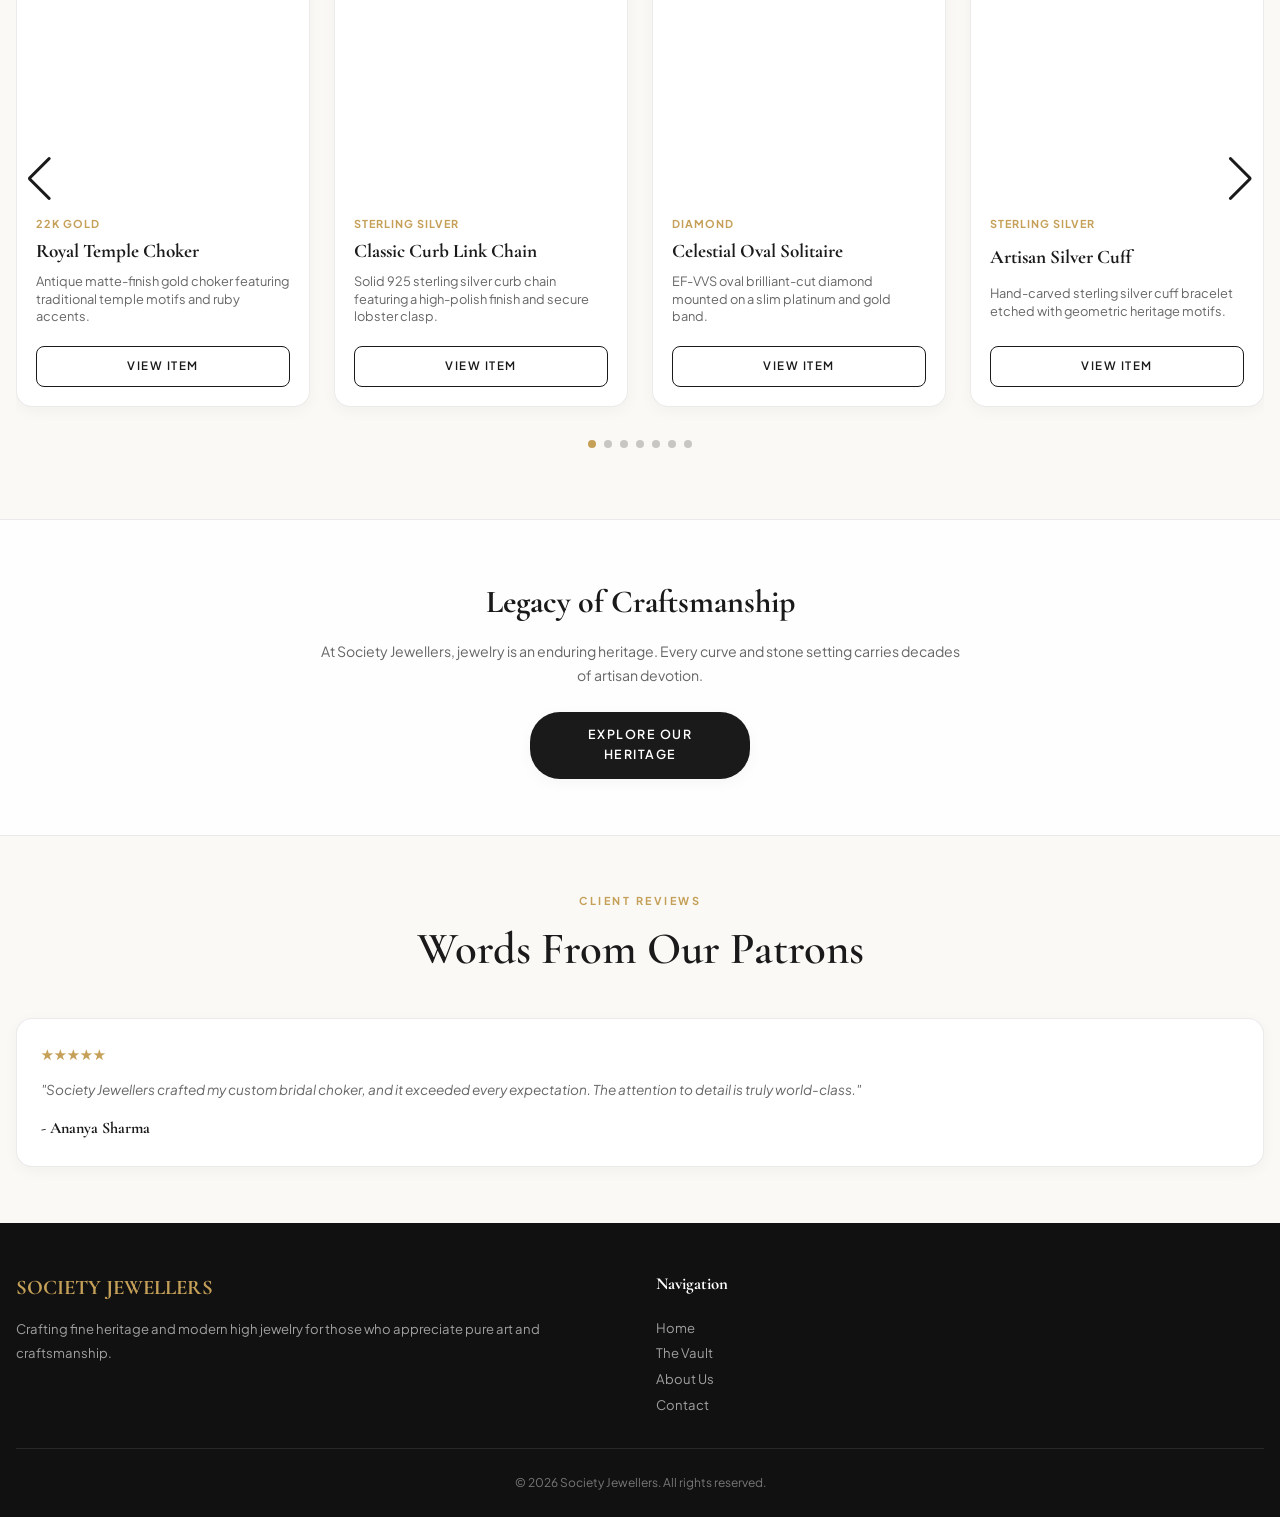
==== commit eb48acbb: "Add files via upload" ====
--- a/index.html
+++ b/index.html
@@ -480,7 +480,7 @@
       color: var(--text-main);
     }
 
-    /* 5. Categories Grid */
+    /* 5. Simplified Categories Grid */
     .categories-section {
       max-width: 1300px;
       margin: 3rem auto;
@@ -489,18 +489,18 @@
 
     .category-grid {
       display: grid;
-      grid-template-columns: repeat(2, 1fr);
-      gap: 0.8rem;
+      grid-template-columns: repeat(3, 1fr);
+      gap: 1.2rem;
     }
 
     .cat-card {
       position: relative;
-      height: 180px;
+      height: 220px;
       border-radius: var(--radius-md);
       overflow: hidden;
       display: flex;
       align-items: flex-end;
-      padding: 1rem;
+      padding: 1.2rem;
       text-decoration: none;
       background-size: cover;
       background-position: center;
@@ -508,10 +508,15 @@
       box-shadow: var(--shadow-sm);
     }
 
+    .cat-card:hover {
+      transform: translateY(-4px);
+      box-shadow: var(--shadow-md);
+    }
+
     .cat-overlay {
       position: absolute;
       inset: 0;
-      background: linear-gradient(to top, rgba(0,0,0,0.75) 0%, rgba(0,0,0,0.05) 80%);
+      background: linear-gradient(to top, rgba(0,0,0,0.75) 0%, rgba(0,0,0,0.1) 80%);
     }
 
     .cat-card h3 {
@@ -519,27 +524,25 @@
       z-index: 2;
       font-family: var(--font-heading);
       color: #ffffff;
-      font-size: 1.15rem;
+      font-size: 1.35rem;
       letter-spacing: 0.5px;
       font-weight: 600;
     }
 
-    .cat-gold { background-image: url('https://images.unsplash.com/photo-1599643478518-a784e5dc4c8f?q=80&w=800&auto=format&fit=crop'); }
-    .cat-diamond { background-image: url('https://images.unsplash.com/photo-1605100804763-247f67b3557e?q=80&w=800&auto=format&fit=crop'); }
-    .cat-kundan { background-image: url('https://images.unsplash.com/photo-1535632066927-ab7c9ab60908?q=80&w=800&auto=format&fit=crop'); }
-    .cat-bridal { background-image: url('https://images.unsplash.com/photo-1515562141207-7a88fb7ce338?q=80&w=800&auto=format&fit=crop'); }
-    .cat-daily { background-image: url('https://images.unsplash.com/photo-1630019852942-f89202989a59?q=80&w=800&auto=format&fit=crop'); }
+    .cat-gold { background-image: url('rings/file_000000000d408211895abde587358b67.png'); }
     .cat-silver { background-image: url('https://images.unsplash.com/photo-1611591475196-8575a069a3cf?q=80&w=800&auto=format&fit=crop'); }
-
-    /* 6. Carousel Section */
+    .cat-collection { background-image: url('https://images.unsplash.com/photo-1515562141207-7a88fb7ce338?q=80&w=800&auto=format&fit=crop'); }
+
+    /* 6. Carousel Section - 1:1 RATIO SWIPER CARDS */
     .swipe-section {
       max-width: 1300px;
       margin: 3.5rem auto;
       padding: 0 1rem;
+      position: relative;
     }
 
     .collectionSwiper {
-      padding: 0.5rem 0 3rem;
+      padding: 0.5rem 0 3.5rem;
     }
 
     .swiper-slide.card {
@@ -554,8 +557,15 @@
       box-shadow: var(--shadow-sm);
     }
 
+    .swiper-slide.card:hover {
+      transform: translateY(-4px);
+      box-shadow: var(--shadow-md);
+    }
+
+    /* 1:1 Aspect Ratio Image Container */
     .card-img-placeholder {
-      height: 200px;
+      width: 100%;
+      aspect-ratio: 1 / 1; /* Enforces 1:1 Square Ratio */
       position: relative;
       background-size: cover;
       background-position: center;
@@ -573,6 +583,7 @@
       padding: 0.25rem 0.6rem;
       border-radius: 20px;
       font-weight: 700;
+      z-index: 2;
     }
 
     .card-info {
@@ -628,9 +639,13 @@
       color: #fff;
     }
 
+    /* Collection Image Styles */
     .gold-necklace { background-image: url('https://images.unsplash.com/photo-1599643478518-a784e5dc4c8f?q=80&w=800&auto=format&fit=crop'); }
+    .silver-chain { background-image: url('https://images.unsplash.com/photo-1535632066927-ab7c9ab60908?q=80&w=800&auto=format&fit=crop'); }
     .diamond-ring { background-image: url('https://images.unsplash.com/photo-1605100804763-247f67b3557e?q=80&w=800&auto=format&fit=crop'); }
-    .bridal-choker { background-image: url('https://images.unsplash.com/photo-1535632066927-ab7c9ab60908?q=80&w=800&auto=format&fit=crop'); }
+    .silver-bracelet { background-image: url('https://images.unsplash.com/photo-1611591475196-8575a069a3cf?q=80&w=800&auto=format&fit=crop'); }
+    .bridal-choker { background-image: url('https://images.unsplash.com/photo-1515562141207-7a88fb7ce338?q=80&w=800&auto=format&fit=crop'); }
+    .silver-payal { background-image: url('https://images.unsplash.com/photo-1603561591411-07134e71a2a9?q=80&w=800&auto=format&fit=crop'); }
     .gold-bangles { background-image: url('https://images.unsplash.com/photo-1611591475196-8575a069a3cf?q=80&w=800&auto=format&fit=crop'); }
 
     .swiper-button-next, .swiper-button-prev {
@@ -642,64 +657,7 @@
       background: var(--primary-gold);
     }
 
-    /* 7. Dedicated Search Engine Section */
-    .search-page-hero {
-      background: var(--bg-subtle);
-      border-top: 1px solid var(--border-light);
-      border-bottom: 1px solid var(--border-light);
-      padding: 3rem 1rem 1.5rem;
-      text-align: center;
-    }
-
-    .quick-tags {
-      display: flex;
-      gap: 0.4rem;
-      justify-content: center;
-      flex-wrap: wrap;
-      margin-top: 1.2rem;
-    }
-
-    .tag-btn {
-      background: var(--bg-surface);
-      border: 1px solid var(--border-light);
-      color: var(--text-muted);
-      padding: 0.45rem 0.9rem;
-      border-radius: var(--radius-lg);
-      font-size: 0.7rem;
-      letter-spacing: 0.5px;
-      text-transform: uppercase;
-      cursor: pointer;
-      font-weight: 600;
-      transition: all 0.3s ease;
-      min-height: 36px;
-    }
-
-    .tag-btn.active, .tag-btn:hover {
-      background: var(--primary-gold);
-      color: #fff;
-      border-color: var(--primary-gold);
-    }
-
-    .search-results-section {
-      max-width: 1300px;
-      margin: 2.5rem auto 4rem;
-      padding: 0 1rem;
-    }
-
-    .results-header h3 {
-      font-family: var(--font-heading);
-      color: var(--text-main);
-      font-size: 1.2rem;
-      margin-bottom: 1.5rem;
-    }
-
-    .dedicated-results-grid {
-      display: grid;
-      grid-template-columns: repeat(2, 1fr);
-      gap: 0.8rem;
-    }
-
-    /* 8. About Banner */
+    /* 7. About Banner */
     .about-banner {
       background: linear-gradient(rgba(255,255,255,0.88), rgba(255,255,255,0.88)), url('https://images.unsplash.com/photo-1515562141207-7a88fb7ce338?q=80&w=1600&auto=format&fit=crop');
       background-size: cover;
@@ -729,7 +687,7 @@
       margin-bottom: 1.5rem;
     }
 
-    /* 9. Testimonials */
+    /* 8. Testimonials */
     .testimonials-section {
       max-width: 1300px;
       margin: 3.5rem auto;
@@ -769,7 +727,7 @@
       font-size: 1rem;
     }
 
-    /* 10. Footer */
+    /* 9. Footer */
     .footer {
       background: #111111;
       color: #ffffff;
@@ -825,30 +783,18 @@
     }
 
     /* Responsive Breakpoints */
+    @media (max-width: 768px) {
+      .category-grid {
+        grid-template-columns: 1fr;
+        gap: 1rem;
+      }
+
+      .cat-card {
+        height: 180px;
+      }
+    }
+
     @media (min-width: 768px) {
-      .category-grid {
-        grid-template-columns: repeat(3, 1fr);
-        gap: 1.2rem;
-      }
-
-      .cat-card {
-        height: 240px;
-        padding: 1.5rem;
-      }
-
-      .cat-card h3 {
-        font-size: 1.4rem;
-      }
-
-      .card-img-placeholder {
-        height: 240px;
-      }
-
-      .dedicated-results-grid {
-        grid-template-columns: repeat(auto-fill, minmax(260px, 1fr));
-        gap: 1.5rem;
-      }
-
       .swiper-button-next, .swiper-button-prev {
         display: flex;
       }
@@ -965,12 +911,12 @@
     </div>
     <div class="feature-card">
       <div class="feature-icon">🛡️</div>
-      <h3>Lifetime Care</h3>
-      <p>Complimentary annual polish & inspection</p>
+      <h3>Lifetime</h3>
+      <p>100% Transparency </p>
     </div>
   </section>
 
-  <!-- Categories Grid -->
+  <!-- Simplified Categories Grid -->
   <section id="categories" class="categories-section">
     <div class="section-title">
       <span class="section-tag">Curated Collections</span>
@@ -982,38 +928,27 @@
         <div class="cat-overlay"></div>
         <h3>Gold Jewelry</h3>
       </a>
-      <a href="collections.html" class="cat-card cat-diamond">
-        <div class="cat-overlay"></div>
-        <h3>Diamond Solitaires</h3>
-      </a>
-      <a href="collections.html" class="cat-card cat-kundan">
-        <div class="cat-overlay"></div>
-        <h3>Polki & Kundan</h3>
-      </a>
-      <a href="collections.html" class="cat-card cat-bridal">
-        <div class="cat-overlay"></div>
-        <h3>Bridal Trousseau</h3>
-      </a>
-      <a href="collections.html" class="cat-card cat-daily">
-        <div class="cat-overlay"></div>
-        <h3>Everyday Wear</h3>
-      </a>
       <a href="collections.html" class="cat-card cat-silver">
         <div class="cat-overlay"></div>
         <h3>Sterling Silver</h3>
       </a>
+      <a href="collections.html" class="cat-card cat-collection">
+        <div class="cat-overlay"></div>
+        <h3>Featured Collections</h3>
+      </a>
     </div>
   </section>
 
-  <!-- Carousel Section -->
+  <!-- Carousel Section: 7 Square (1:1 Ratio) Infinite Loop Cards -->
   <section id="swipe-collections" class="swipe-section">
     <div class="section-title">
-      <span class="section-tag">Featured Masterpieces</span>
-      <h2>Signature Creations</h2>
+      <span class="section-tag">Gold & Silver Vault</span>
+      <h2>Signature Collections</h2>
     </div>
 
     <div class="swiper collectionSwiper">
       <div class="swiper-wrapper">
+        <!-- Card 1: Gold -->
         <div class="swiper-slide card">
           <div class="card-img-placeholder gold-necklace"><span class="badge">Bestseller</span></div>
           <div class="card-info">
@@ -1024,65 +959,77 @@
           </div>
         </div>
 
+        <!-- Card 2: Silver -->
+        <div class="swiper-slide card">
+          <div class="card-img-placeholder silver-chain"><span class="badge">925 Silver</span></div>
+          <div class="card-info">
+            <span class="category-tag">Sterling Silver</span>
+            <h3>Classic Curb Link Chain</h3>
+            <p>Solid 925 sterling silver curb chain featuring a high-polish finish and secure lobster clasp.</p>
+            <a href="collections.html" class="btn-sm">View Item</a>
+          </div>
+        </div>
+
+        <!-- Card 3: Diamond -->
         <div class="swiper-slide card">
           <div class="card-img-placeholder diamond-ring"><span class="badge">Signature</span></div>
           <div class="card-info">
             <span class="category-tag">Diamond</span>
             <h3>Celestial Oval Solitaire</h3>
-            <p>EF-VVS oval brilliant-cut diamond mounted on a slim platinum band.</p>
+            <p>EF-VVS oval brilliant-cut diamond mounted on a slim platinum and gold band.</p>
             <a href="collections.html" class="btn-sm">View Item</a>
           </div>
         </div>
 
+        <!-- Card 4: Silver -->
+        <div class="swiper-slide card">
+          <div class="card-img-placeholder silver-bracelet"><span class="badge">New Arrival</span></div>
+          <div class="card-info">
+            <span class="category-tag">Sterling Silver</span>
+            <h3>Artisan Silver Cuff</h3>
+            <p>Hand-carved sterling silver cuff bracelet etched with geometric heritage motifs.</p>
+            <a href="collections.html" class="btn-sm">View Item</a>
+          </div>
+        </div>
+
+        <!-- Card 5: Kundan & Gold -->
         <div class="swiper-slide card">
           <div class="card-img-placeholder bridal-choker"><span class="badge">Heritage</span></div>
           <div class="card-info">
             <span class="category-tag">Polki & Kundan</span>
             <h3>Imperial Kundan Set</h3>
-            <p>Uncut diamond Polki necklace strung with natural emerald beads.</p>
+            <p>Uncut diamond Polki necklace strung with natural emerald beads and gold foil detailing.</p>
             <a href="collections.html" class="btn-sm">View Item</a>
           </div>
         </div>
 
+        <!-- Card 6: Silver -->
+        <div class="swiper-slide card">
+          <div class="card-img-placeholder silver-payal"><span class="badge">Trending</span></div>
+          <div class="card-info">
+            <span class="category-tag">Sterling Silver</span>
+            <h3>Ornate Silver Anklet Pair</h3>
+            <p>Traditional 925 silver anklets embellished with intricate beadwork and ghungroo bells.</p>
+            <a href="collections.html" class="btn-sm">View Item</a>
+          </div>
+        </div>
+
+        <!-- Card 7: Gold -->
         <div class="swiper-slide card">
           <div class="card-img-placeholder gold-bangles"><span class="badge">Popular</span></div>
           <div class="card-info">
             <span class="category-tag">22K Gold</span>
-            <h3>Filigree Bangles</h3>
-            <p>Hand-carved pair of openable gold bangles with lacework detailing.</p>
+            <h3>Filigree Gold Bangles</h3>
+            <p>Hand-carved pair of openable gold bangles crafted with fine lacework detailing.</p>
             <a href="collections.html" class="btn-sm">View Item</a>
           </div>
         </div>
       </div>
+      
       <div class="swiper-pagination"></div>
       <div class="swiper-button-next"></div>
       <div class="swiper-button-prev"></div>
     </div>
-  </section>
-
-  <!-- Search Section -->
-  <section id="search-section" class="search-page-hero">
-    <div class="search-page-container">
-      <span class="section-tag">Live Search</span>
-      <h2>Search Our Entire Store</h2>
-      
-      <div class="quick-tags" id="quickTags">
-        <button class="tag-btn active" data-filter="all">All</button>
-        <button class="tag-btn" data-filter="gold">22K Gold</button>
-        <button class="tag-btn" data-filter="silver">Sterling Silver</button>
-        <button class="tag-btn" data-filter="diamond">Diamond</button>
-        <button class="tag-btn" data-filter="kundan">Polki & Kundan</button>
-        <button class="tag-btn" data-filter="bridal">Bridal Set</button>
-      </div>
-    </div>
-  </section>
-
-  <!-- Results Output -->
-  <section class="search-results-section">
-    <div class="results-header">
-      <h3 id="resultsCount">Showing all collection designs</h3>
-    </div>
-    <div id="dedicatedResultsGrid" class="dedicated-results-grid"></div>
   </section>
 
   <!-- About Banner -->
@@ -1104,18 +1051,8 @@
     <div class="testimonials-grid">
       <div class="testi-card">
         <div class="stars">★★★★★</div>
-        <p>"Society Jewellers crafted my custom bridal choker, and it exceeded every expectation. Stunning quality!"</p>
-        <h5>— Ananya Sharma</h5>
-      </div>
-      <div class="testi-card">
-        <div class="stars">★★★★★</div>
-        <p>"The solitaire engagement ring had exquisite clarity. Wonderful and transparent experience."</p>
-        <h5>— Vikramaditya R.</h5>
-      </div>
-      <div class="testi-card">
-        <div class="stars">★★★★★</div>
-        <p>"Their gold bangles selection features fine traditional artwork. Highly recommended!"</p>
-        <h5>— Priya Patel</h5>
+        <p>"Society Jewellers crafted my custom bridal choker, and it exceeded every expectation. The attention to detail is truly world-class."</p>
+        <h5>- Ananya Sharma</h5>
       </div>
     </div>
   </section>
@@ -1125,104 +1062,34 @@
     <div class="footer-container">
       <div class="footer-col">
         <h3>SOCIETY JEWELLERS</h3>
-        <p>Your trusted destination for certified gold, high diamond jewelry, and sterling silver heirlooms.</p>
+        <p>Crafting fine heritage and modern high jewelry for those who appreciate pure art and craftsmanship.</p>
       </div>
       <div class="footer-col">
         <h4>Navigation</h4>
         <ul>
           <li><a href="index.html">Home</a></li>
           <li><a href="collections.html">The Vault</a></li>
-          <li><a href="#categories">Categories</a></li>
           <li><a href="about.html">About Us</a></li>
-          <li><a href="about.html#location">Location & Contact</a></li>
+          <li><a href="about.html#location">Contact</a></li>
         </ul>
       </div>
-      <div class="footer-col">
-        <h4>Get In Touch</h4>
-        <p>Email: contact@societyjewellers.com</p>
-        <p>Phone: +91 98765 43210</p>
-        <p>Store Hours: 10:30 AM - 8:30 PM</p>
-      </div>
     </div>
     <div class="footer-bottom">
       <p>&copy; 2026 Society Jewellers. All rights reserved.</p>
     </div>
   </footer>
 
-  <!-- Swiper.js -->
+  <!-- Swiper.js Script & Initialization -->
   <script src="https://cdn.jsdelivr.net/npm/swiper@11/swiper-bundle.min.js"></script>
-
-  <!-- JavaScript Functionality -->
   <script>
-    // ==========================================================================
-    // PREVENT COPY & CONTEXT MENU JS
-    // ==========================================================================
-    
-    // Disable right click / context menu
-    document.addEventListener('contextmenu', function(e) {
-      e.preventDefault();
-    });
-
-    // Disable copy keyboard shortcuts (Ctrl+C, Cmd+C, Ctrl+U, Ctrl+S)
-    document.addEventListener('keydown', function(e) {
-      if ((e.ctrlKey || e.metaKey) && (e.key === 'c' || e.key === 'C' || e.key === 'u' || e.key === 'U' || e.key === 's' || e.key === 'S')) {
-        e.preventDefault();
-      }
-    });
-
-    // Prevent pinch-zoom on touch devices via gesture events
-    document.addEventListener('gesturestart', function(e) {
-      e.preventDefault();
-    });
-
-    // ==========================================================================
-    // SITE INTERACTION JS
-    // ==========================================================================
-    
-    // 1. Mobile Menu Drawer
-    const hamburgerBtn = document.getElementById('hamburgerBtn');
-    const navLinks = document.getElementById('navLinks');
-    const navOverlay = document.getElementById('navOverlay');
-
-    function toggleMenu() {
-      hamburgerBtn.classList.toggle('active');
-      navLinks.classList.toggle('active');
-      navOverlay.classList.toggle('active');
-    }
-
-    hamburgerBtn.addEventListener('click', toggleMenu);
-    navOverlay.addEventListener('click', toggleMenu);
-
-    navLinks.querySelectorAll('a').forEach(link => {
-      link.addEventListener('click', () => {
-        if (navLinks.classList.contains('active')) toggleMenu();
-      });
-    });
-
-    // 2. Mobile & Desktop Header Search Toggle
-    const searchToggleBtn = document.getElementById('searchToggleBtn');
-    const headerSearchWrapper = document.getElementById('headerSearchWrapper');
-    const headerSearchInput = document.getElementById('headerSearchInput');
-
-    searchToggleBtn.addEventListener('click', () => {
-      searchToggleBtn.classList.toggle('active');
-      headerSearchWrapper.classList.toggle('open');
-      if (headerSearchWrapper.classList.contains('open')) {
-        headerSearchInput.focus();
-      }
-    });
-
-    document.addEventListener('click', (e) => {
-      if (!searchToggleBtn.contains(e.target) && !headerSearchWrapper.contains(e.target)) {
-        headerSearchWrapper.classList.remove('open');
-        searchToggleBtn.classList.remove('active');
-      }
-    });
-
-    // 3. Swiper Carousel Setup
-    const swiper = new Swiper('.collectionSwiper', {
-      slidesPerView: 1.2,
-      spaceBetween: 16,
+    // Initialize Swiper with Infinite Loop
+    const collectionSwiper = new Swiper('.collectionSwiper', {
+      loop: true,
+      spaceBetween: 20,
+      autoplay: {
+        delay: 3500,
+        disableOnInteraction: false,
+      },
       pagination: {
         el: '.swiper-pagination',
         clickable: true,
@@ -1232,86 +1099,59 @@
         prevEl: '.swiper-button-prev',
       },
       breakpoints: {
+        0: {
+          slidesPerView: 1.2,
+          spaceBetween: 15,
+        },
         576: {
           slidesPerView: 2,
+          spaceBetween: 15,
+        },
+        768: {
+          slidesPerView: 3,
           spaceBetween: 20,
         },
-        900: {
-          slidesPerView: 3,
-          spaceBetween: 24,
-        },
-        1200: {
+        1024: {
           slidesPerView: 4,
           spaceBetween: 24,
         }
       }
     });
 
-    // 4. Products Data & Interactive Search
-    const products = [
-      { id: 1, name: "Royal Temple Choker", category: "gold", tag: "22K Gold", desc: "Antique matte-finish gold choker with ruby accents.", img: "gold-necklace" },
-      { id: 2, name: "Celestial Oval Solitaire", category: "diamond", tag: "Diamond", desc: "EF-VVS oval diamond mounted on a platinum band.", img: "diamond-ring" },
-      { id: 3, name: "Imperial Kundan Set", category: "kundan", tag: "Polki & Kundan", desc: "Uncut diamond Polki necklace with emerald beads.", img: "bridal-choker" },
-      { id: 4, name: "Filigree Bangles", category: "gold", tag: "22K Gold", desc: "Hand-carved pair of gold bangles with lacework.", img: "gold-bangles" },
-      { id: 5, name: "Royal Bridal Set", category: "bridal", tag: "Bridal Set", desc: "Complete traditional high jewelry bridal set.", img: "bridal-choker" },
-      { id: 6, name: "Silver Lotus Pendant", category: "silver", tag: "Sterling Silver", desc: "Minimalist silver chain with artisan lotus charm.", img: "gold-necklace" }
-    ];
-
-    const dedicatedResultsGrid = document.getElementById('dedicatedResultsGrid');
-    const resultsCount = document.getElementById('resultsCount');
-    const tagButtons = document.querySelectorAll('.tag-btn');
-
-    function renderProducts(items) {
-      dedicatedResultsGrid.innerHTML = items.map(item => `
-        <div class="swiper-slide card">
-          <div class="card-img-placeholder ${item.img}"></div>
-          <div class="card-info">
-            <span class="category-tag">${item.tag}</span>
-            <h3>${item.name}</h3>
-            <p>${item.desc}</p>
-            <a href="collections.html" class="btn-sm">View Item</a>
-          </div>
-        </div>
-      `).join('');
-      resultsCount.textContent = `Showing ${items.length} collection ${items.length === 1 ? 'design' : 'designs'}`;
-    }
-
-    renderProducts(products);
-
-    // Tag Filtering
-    tagButtons.forEach(btn => {
-      btn.addEventListener('click', () => {
-        tagButtons.forEach(b => b.classList.remove('active'));
-        btn.classList.add('active');
-        const filter = btn.dataset.filter;
-        
-        if (filter === 'all') {
-          renderProducts(products);
-        } else {
-          const filtered = products.filter(p => p.category === filter);
-          renderProducts(filtered);
+    // Mobile Navbar Navigation Toggle
+    const hamburgerBtn = document.getElementById('hamburgerBtn');
+    const navLinks = document.getElementById('navLinks');
+    const navOverlay = document.getElementById('navOverlay');
+
+    function toggleMenu() {
+      hamburgerBtn.classList.toggle('active');
+      navLinks.classList.toggle('active');
+      navOverlay.classList.toggle('active');
+    }
+
+    if (hamburgerBtn) {
+      hamburgerBtn.addEventListener('click', toggleMenu);
+      navOverlay.addEventListener('click', toggleMenu);
+    }
+
+    // Header Search Toggle
+    const searchToggleBtn = document.getElementById('searchToggleBtn');
+    const headerSearchWrapper = document.getElementById('headerSearchWrapper');
+
+    if (searchToggleBtn && headerSearchWrapper) {
+      searchToggleBtn.addEventListener('click', (e) => {
+        e.stopPropagation();
+        headerSearchWrapper.classList.toggle('open');
+        searchToggleBtn.classList.toggle('active');
+      });
+
+      document.addEventListener('click', (e) => {
+        if (!headerSearchWrapper.contains(e.target) && !searchToggleBtn.contains(e.target)) {
+          headerSearchWrapper.classList.remove('open');
+          searchToggleBtn.classList.remove('active');
         }
       });
-    });
-
-    // Real-Time Header Search Link
-    headerSearchInput.addEventListener('input', (e) => {
-      const query = e.target.value.toLowerCase().trim();
-      tagButtons.forEach(b => b.classList.remove('active'));
-      tagButtons[0].classList.add('active');
-
-      const filtered = products.filter(p => 
-        p.name.toLowerCase().includes(query) || 
-        p.desc.toLowerCase().includes(query) || 
-        p.tag.toLowerCase().includes(query)
-      );
-      
-      renderProducts(filtered);
-      
-      if (query.length > 0) {
-        document.getElementById('search-section').scrollIntoView({ behavior: 'smooth' });
-      }
-    });
+    }
   </script>
 </body>
 </html>
